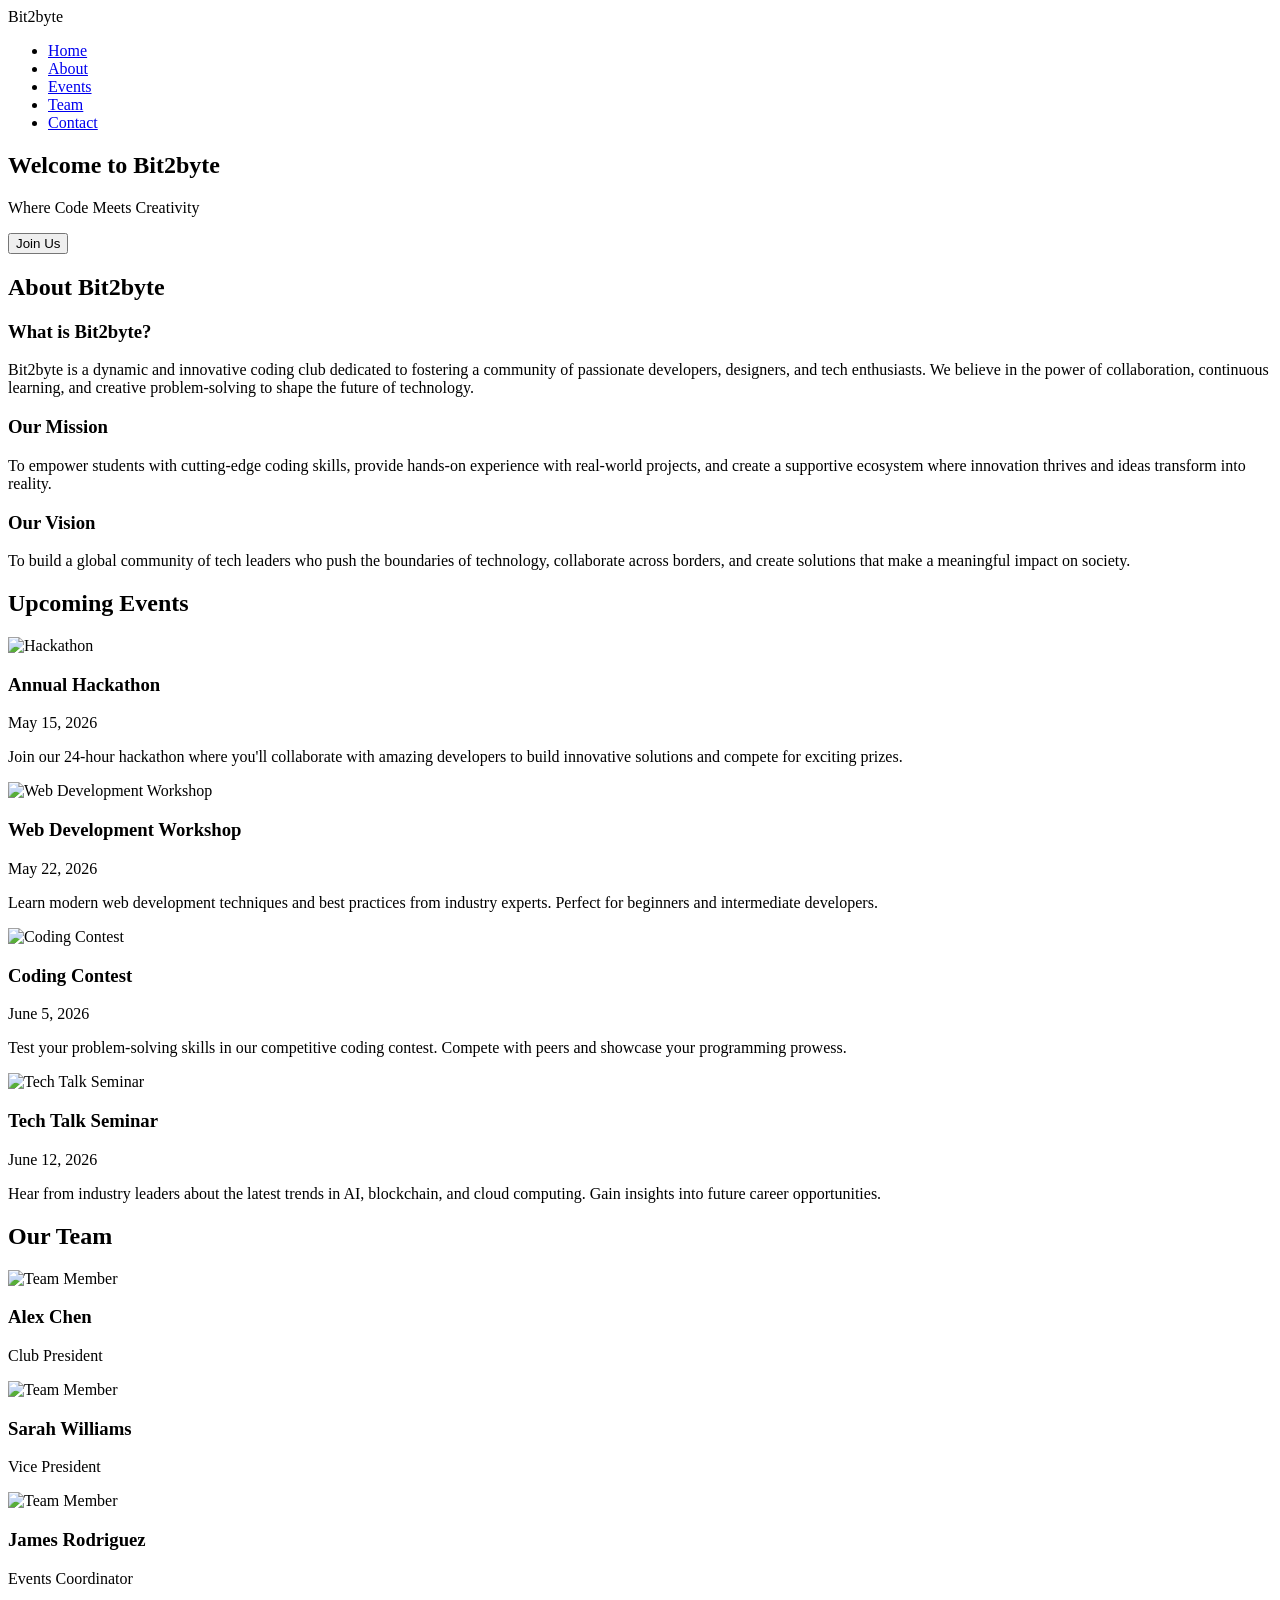
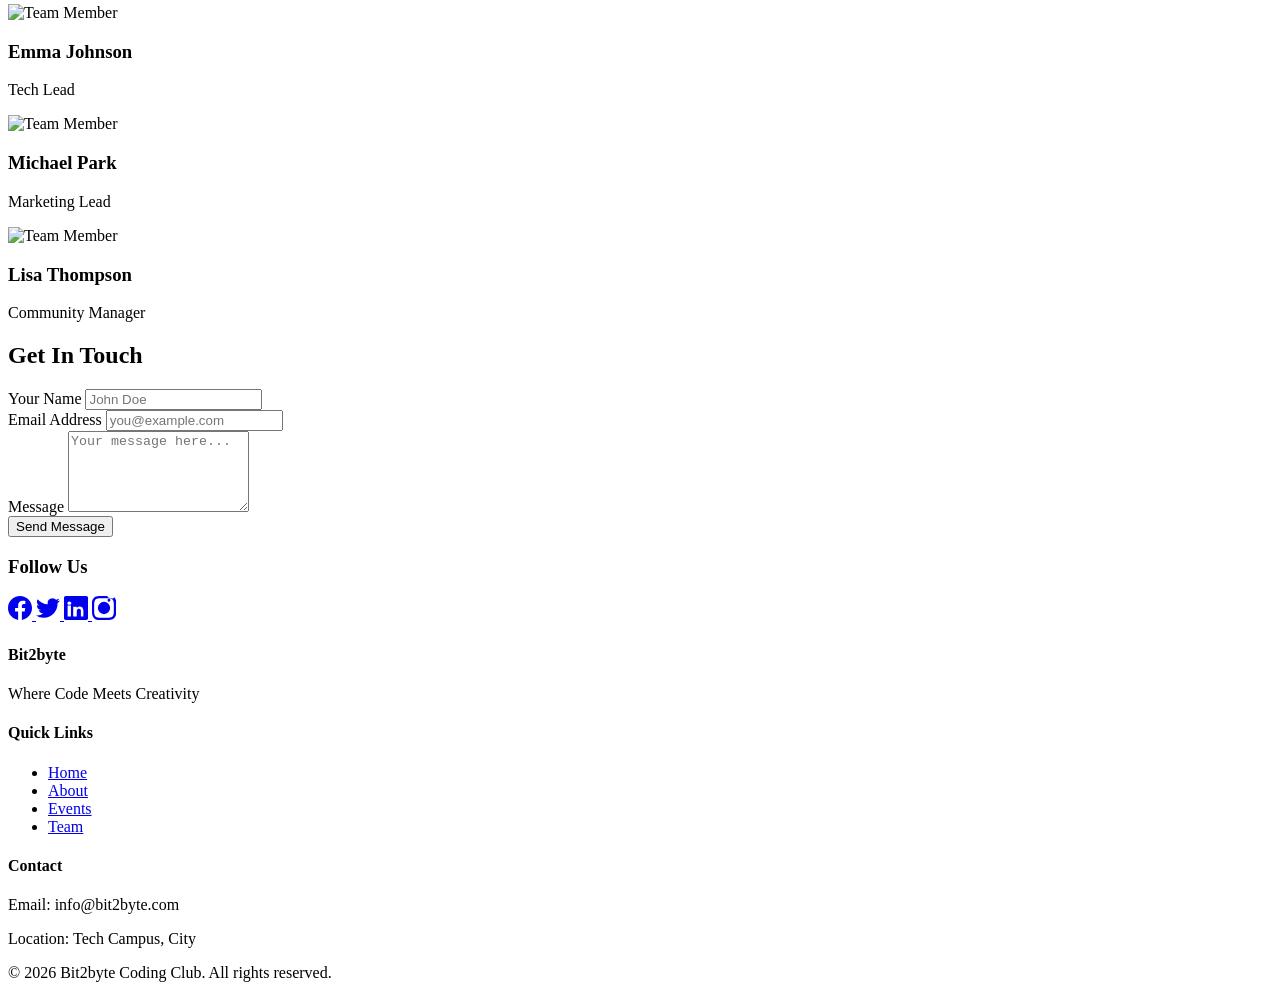
==== index.html @ 9dca2e0f "a little bit changes in the contents" ====
<!DOCTYPE html>
<html lang="en">
<head>
    <meta charset="UTF-8">
    <meta name="viewport" content="width=device-width, initial-scale=1.0">
    <title>Bit2byte - Coding Club</title>
    <link rel="preconnect" href="https://fonts.googleapis.com">
    <link rel="preconnect" href="https://fonts.gstatic.com" crossorigin>
    <link href="https://fonts.googleapis.com/css2?family=Poppins:wght@300;400;600;700;800&family=JetBrains+Mono:wght@400;600&display=swap" rel="stylesheet">
    <link rel="stylesheet" href="style.css">
</head>
<body>
    <!--  NAVBAR  -->
    <nav class="navbar">
        <div class="nav-container">
            <!-- Logo -->
            <div class="logo">
                <span class="logo-text">Bit2byte</span>
            </div>
            
            <!-- Navigation Menu -->
            <ul class="nav-menu">
                <li><a href="#home" class="nav-link">Home</a></li>
                <li><a href="#about" class="nav-link">About</a></li>
                <li><a href="#events" class="nav-link">Events</a></li>
                <li><a href="#team" class="nav-link">Team</a></li>
                <li><a href="#contact" class="nav-link">Contact</a></li>
            </ul>
        </div>
    </nav>

    <!--  HERO SECTION  -->
    <section id="home" class="hero">
        <div class="hero-content">
            <h1 class="hero-title">Welcome to Bit2byte</h1>
            <p class="hero-subtitle">Where Code Meets Creativity</p>
            <button class="cta-button">Join Us</button>
        </div>
        <div class="hero-glow"></div>
    </section>

    <!--  ABOUT SECTION  -->
    <section id="about" class="about">
        <div class="about-container">
            <h2 class="section-title">About Bit2byte</h2>
            <div class="about-content">
                <div class="about-text">
                    <h3>What is Bit2byte?</h3>
                    <p>
                        Bit2byte is a dynamic and innovative coding club dedicated to fostering a community of passionate developers, designers, and tech enthusiasts. We believe in the power of collaboration, continuous learning, and creative problem-solving to shape the future of technology.
                    </p>
                </div>
                <div class="about-text">
                    <h3>Our Mission</h3>
                    <p>
                        To empower students with cutting-edge coding skills, provide hands-on experience with real-world projects, and create a supportive ecosystem where innovation thrives and ideas transform into reality.
                    </p>
                </div>
                <div class="about-text">
                    <h3>Our Vision</h3>
                    <p>
                        To build a global community of tech leaders who push the boundaries of technology, collaborate across borders, and create solutions that make a meaningful impact on society.
                    </p>
                </div>
            </div>
        </div>
    </section>

    <!--  EVENTS SECTION  -->
    <section id="events" class="events">
        <div class="events-container">
            <h2 class="section-title">Upcoming Events</h2>
            <div class="events-grid">
                <!-- Event Card 1: Hackathon -->
                <div class="event-card">
                    <div class="event-image">
                        <img src="https://images.unsplash.com/photo-1517694712202-14dd9538aa97?w=400&h=300&fit=crop" alt="Hackathon">
                    </div>
                    <div class="event-info">
                        <h3>Annual Hackathon</h3>
                        <p class="event-date">May 15, 2026</p>
                        <p class="event-description">
                            Join our 24-hour hackathon where you'll collaborate with amazing developers to build innovative solutions and compete for exciting prizes.
                        </p>
                    </div>
                </div>

                <!-- Event Card 2: Workshop -->
                <div class="event-card">
                    <div class="event-image">
                        <img src="https://images.unsplash.com/photo-1552664730-d307ca884978?w=400&h=300&fit=crop" alt="Web Development Workshop">
                    </div>
                    <div class="event-info">
                        <h3>Web Development Workshop</h3>
                        <p class="event-date">May 22, 2026</p>
                        <p class="event-description">
                            Learn modern web development techniques and best practices from industry experts. Perfect for beginners and intermediate developers.
                        </p>
                    </div>
                </div>

                <!-- Event Card 3: Coding Contest -->
                <div class="event-card">
                    <div class="event-image">
                        <img src="https://images.unsplash.com/photo-1517694712999-b8d9e7bae9eb?w=400&h=300&fit=crop" alt="Coding Contest">
                    </div>
                    <div class="event-info">
                        <h3>Coding Contest</h3>
                        <p class="event-date">June 5, 2026</p>
                        <p class="event-description">
                            Test your problem-solving skills in our competitive coding contest. Compete with peers and showcase your programming prowess.
                        </p>
                    </div>
                </div>

                <!-- Event Card 4: Tech Talk Seminar -->
                <div class="event-card">
                    <div class="event-image">
                        <img src="https://images.unsplash.com/photo-1552664730-d307ca884978?w=400&h=300&fit=crop" alt="Tech Talk Seminar">
                    </div>
                    <div class="event-info">
                        <h3>Tech Talk Seminar</h3>
                        <p class="event-date">June 12, 2026</p>
                        <p class="event-description">
                            Hear from industry leaders about the latest trends in AI, blockchain, and cloud computing. Gain insights into future career opportunities.
                        </p>
                    </div>
                </div>
            </div>
        </div>
    </section>

    <!--  TEAM SECTION  -->
    <section id="team" class="team">
        <div class="team-container">
            <h2 class="section-title">Our Team</h2>
            <div class="team-grid">
                <!-- Team Member 1 -->
                <div class="team-card">
                    <div class="team-image">
                        <img src="https://images.unsplash.com/photo-1507003211169-0a1dd7228f2d?w=300&h=300&fit=crop" alt="Team Member">
                    </div>
                    <div class="team-info">
                        <h3>Alex Chen</h3>
                        <p class="role">Club President</p>
                    </div>
                </div>

                <!-- Team Member 2 -->
                <div class="team-card">
                    <div class="team-image">
                        <img src="https://images.unsplash.com/photo-1494790108377-be9c29b29330?w=300&h=300&fit=crop" alt="Team Member">
                    </div>
                    <div class="team-info">
                        <h3>Sarah Williams</h3>
                        <p class="role">Vice President</p>
                    </div>
                </div>

                <!-- Team Member 3 -->
                <div class="team-card">
                    <div class="team-image">
                        <img src="https://images.unsplash.com/photo-1507003211169-0a1dd7228f2d?w=300&h=300&fit=crop" alt="Team Member">
                    </div>
                    <div class="team-info">
                        <h3>James Rodriguez</h3>
                        <p class="role">Events Coordinator</p>
                    </div>
                </div>

                <!-- Team Member 4 -->
                <div class="team-card">
                    <div class="team-image">
                        <img src="https://images.unsplash.com/photo-1494790108377-be9c29b29330?w=300&h=300&fit=crop" alt="Team Member">
                    </div>
                    <div class="team-info">
                        <h3>Emma Johnson</h3>
                        <p class="role">Tech Lead</p>
                    </div>
                </div>

                <!-- Team Member 5 -->
                <div class="team-card">
                    <div class="team-image">
                        <img src="https://images.unsplash.com/photo-1507003211169-0a1dd7228f2d?w=300&h=300&fit=crop" alt="Team Member">
                    </div>
                    <div class="team-info">
                        <h3>Michael Park</h3>
                        <p class="role">Marketing Lead</p>
                    </div>
                </div>

                <!-- Team Member 6 -->
                <div class="team-card">
                    <div class="team-image">
                        <img src="https://images.unsplash.com/photo-1494790108377-be9c29b29330?w=300&h=300&fit=crop" alt="Team Member">
                    </div>
                    <div class="team-info">
                        <h3>Lisa Thompson</h3>
                        <p class="role">Community Manager</p>
                    </div>
                </div>
            </div>
        </div>
    </section>

    <!--  CONTACT SECTION  -->
    <section id="contact" class="contact">
        <div class="contact-container">
            <h2 class="section-title">Get In Touch</h2>
            <div class="contact-content">
                <!-- Contact Form -->
                <div class="contact-form-wrapper">
                    <form class="contact-form">
                        <div class="form-group">
                            <label for="name">Your Name</label>
                            <input type="text" id="name" name="name" placeholder="John Doe" required>
                        </div>

                        <div class="form-group">
                            <label for="email">Email Address</label>
                            <input type="email" id="email" name="email" placeholder="you@example.com" required>
                        </div>

                        <div class="form-group">
                            <label for="message">Message</label>
                            <textarea id="message" name="message" rows="5" placeholder="Your message here..." required></textarea>
                        </div>

                        <button type="submit" class="submit-button">Send Message</button>
                    </form>
                </div>

                <!-- Social Media Links -->
                <div class="social-wrapper">
                    <h3>Follow Us</h3>
                    <div class="social-links">
                        <a href="#" class="social-icon" aria-label="Facebook">
                            <svg viewBox="0 0 24 24" width="24" height="24" fill="currentColor">
                                <path d="M24 12.073c0-6.627-5.373-12-12-12s-12 5.373-12 12c0 5.99 4.388 10.954 10.125 11.854v-8.385H7.078v-3.47h3.047V9.43c0-3.007 1.792-4.669 4.533-4.669 1.312 0 2.686.235 2.686.235v2.953H15.83c-1.491 0-1.956.925-1.956 1.874v2.25h3.328l-.532 3.47h-2.796v8.385C19.612 23.027 24 18.062 24 12.073z"/>
                            </svg>
                        </a>
                        <a href="#" class="social-icon" aria-label="Twitter">
                            <svg viewBox="0 0 24 24" width="24" height="24" fill="currentColor">
                                <path d="M23.953 4.57a10 10 0 01-2.825.775 4.958 4.958 0 002.163-2.723c-.951.555-2.005.959-3.127 1.184a4.92 4.92 0 00-8.384 4.482C7.69 8.095 4.067 6.13 1.64 3.162a4.822 4.822 0 00-.666 2.475c0 1.71.87 3.213 2.188 4.096a4.904 4.904 0 01-2.228-.616v.06a4.923 4.923 0 003.946 4.827 4.996 4.996 0 01-2.212.085 4.936 4.936 0 004.604 3.417 9.867 9.867 0 01-6.102 2.105c-.39 0-.779-.023-1.17-.067a13.995 13.995 0 007.557 2.209c9.053 0 13.998-7.496 13.998-13.985 0-.21 0-.42-.015-.63A9.935 9.935 0 0024 4.59z"/>
                            </svg>
                        </a>
                        <a href="#" class="social-icon" aria-label="LinkedIn">
                            <svg viewBox="0 0 24 24" width="24" height="24" fill="currentColor">
                                <path d="M20.447 20.452h-3.554v-5.569c0-1.328-.475-2.236-1.986-2.236-1.081 0-1.722.722-2.004 1.418-.103.249-.129.597-.129.946v5.441h-3.554s.05-8.833 0-9.749h3.554v1.381c.43-.664 1.195-1.608 2.905-1.608 2.121 0 3.714 1.388 3.714 4.371v5.605zM5.337 8.855c-1.144 0-1.915-.759-1.915-1.71 0-.955.77-1.71 1.963-1.71 1.193 0 1.915.759 1.915 1.71 0 .951-.722 1.71-1.963 1.71zm1.582 11.597H3.635V9.558h3.284v10.894zM22.225 0H1.771C.792 0 0 .774 0 1.729v20.542C0 23.227.792 24 1.771 24h20.451C23.2 24 24 23.227 24 22.271V1.729C24 .774 23.2 0 22.222 0h.003z"/>
                            </svg>
                        </a>
                        <a href="#" class="social-icon" aria-label="Instagram">
                            <svg viewBox="0 0 24 24" width="24" height="24" fill="currentColor">
                                <path d="M12 0C8.74 0 8.333.015 7.053.072 5.775.132 4.905.333 4.117.6c-.89.344-1.623.775-2.344 1.497C1.16 2.94.73 3.75.4 4.117.133 4.905-.067 5.755 0 7.053.015 8.333 0 8.74 0 12s.015 3.667.072 4.947c.06 1.277.261 2.148.531 2.913.331.842.671 1.612 1.48 2.42.808.809 1.578 1.151 2.42 1.491.766.272 1.636.472 2.913.538C8.333 23.988 8.74 24 12 24s3.667-.015 4.947-.072c1.277-.066 2.148-.262 2.913-.531.842-.331 1.612-.671 2.42-1.48.809-.809 1.151-1.578 1.491-2.42.272-.766.472-1.636.538-2.913.06-1.28.072-1.687.072-4.947s-.015-3.667-.072-4.947c-.066-1.277-.262-2.148-.531-2.913-.331-.842-.671-1.612-1.48-2.42C21.06 2.96 20.29 2.61 19.476 2.28c-.766-.272-1.636-.472-2.913-.538C15.667.048 15.26 0 12 0zm0 2.16c3.203 0 3.585.009 4.849.070 1.171.054 1.805.244 2.227.408.562.217.96.477 1.382.896.419.42.679.819.896 1.381.164.422.354 1.057.408 2.227.061 1.264.07 1.646.07 4.849 0 3.203-.009 3.585-.07 4.849-.054 1.171-.244 1.805-.408 2.227-.217.562-.477.96-.896 1.382-.42.419-.819.679-1.381.896-.422.164-1.057.354-2.227.408-1.264.061-1.646.07-4.849.07-3.203 0-3.585-.009-4.849-.07-1.171-.054-1.805-.244-2.227-.408-.562-.217-.96-.477-1.382-.896-.419-.42-.679-.819-.896-1.381-.164-.422-.354-1.057-.408-2.227-.061-1.264-.07-1.646-.07-4.849 0-3.203.009-3.585.07-4.849.054-1.171.244-1.805.408-2.227.217-.562.477-.96.896-1.382.42-.419.819-.679 1.381-.896.422-.164 1.057-.354 2.227-.408 1.264-.061 1.646-.07 4.849-.07zM5.838 12a6.162 6.162 0 1112.324 0 6.162 6.162 0 01-12.324 0zM12 16a4 4 0 110-8 4 4 0 010 8zm4.965-10.322a1.44 1.44 0 110-2.88 1.44 1.44 0 010 2.88z"/>
                            </svg>
                        </a>
                    </div>
                </div>
            </div>
        </div>
    </section>

    <!--  FOOTER  -->
    <footer class="footer">
        <div class="footer-container">
            <div class="footer-content">
                <div class="footer-section">
                    <h4>Bit2byte</h4>
                    <p>Where Code Meets Creativity</p>
                </div>
                <div class="footer-section">
                    <h4>Quick Links</h4>
                    <ul>
                        <li><a href="#home">Home</a></li>
                        <li><a href="#about">About</a></li>
                        <li><a href="#events">Events</a></li>
                        <li><a href="#team">Team</a></li>
                    </ul>
                </div>
                <div class="footer-section">
                    <h4>Contact</h4>
                    <p>Email: info@bit2byte.com</p>
                    <p>Location: Tech Campus, City</p>
                </div>
            </div>
            <div class="footer-bottom">
                <p>&copy; 2026 Bit2byte Coding Club. All rights reserved.</p>
            </div>
        </div>
    </footer>
</body>
</html>
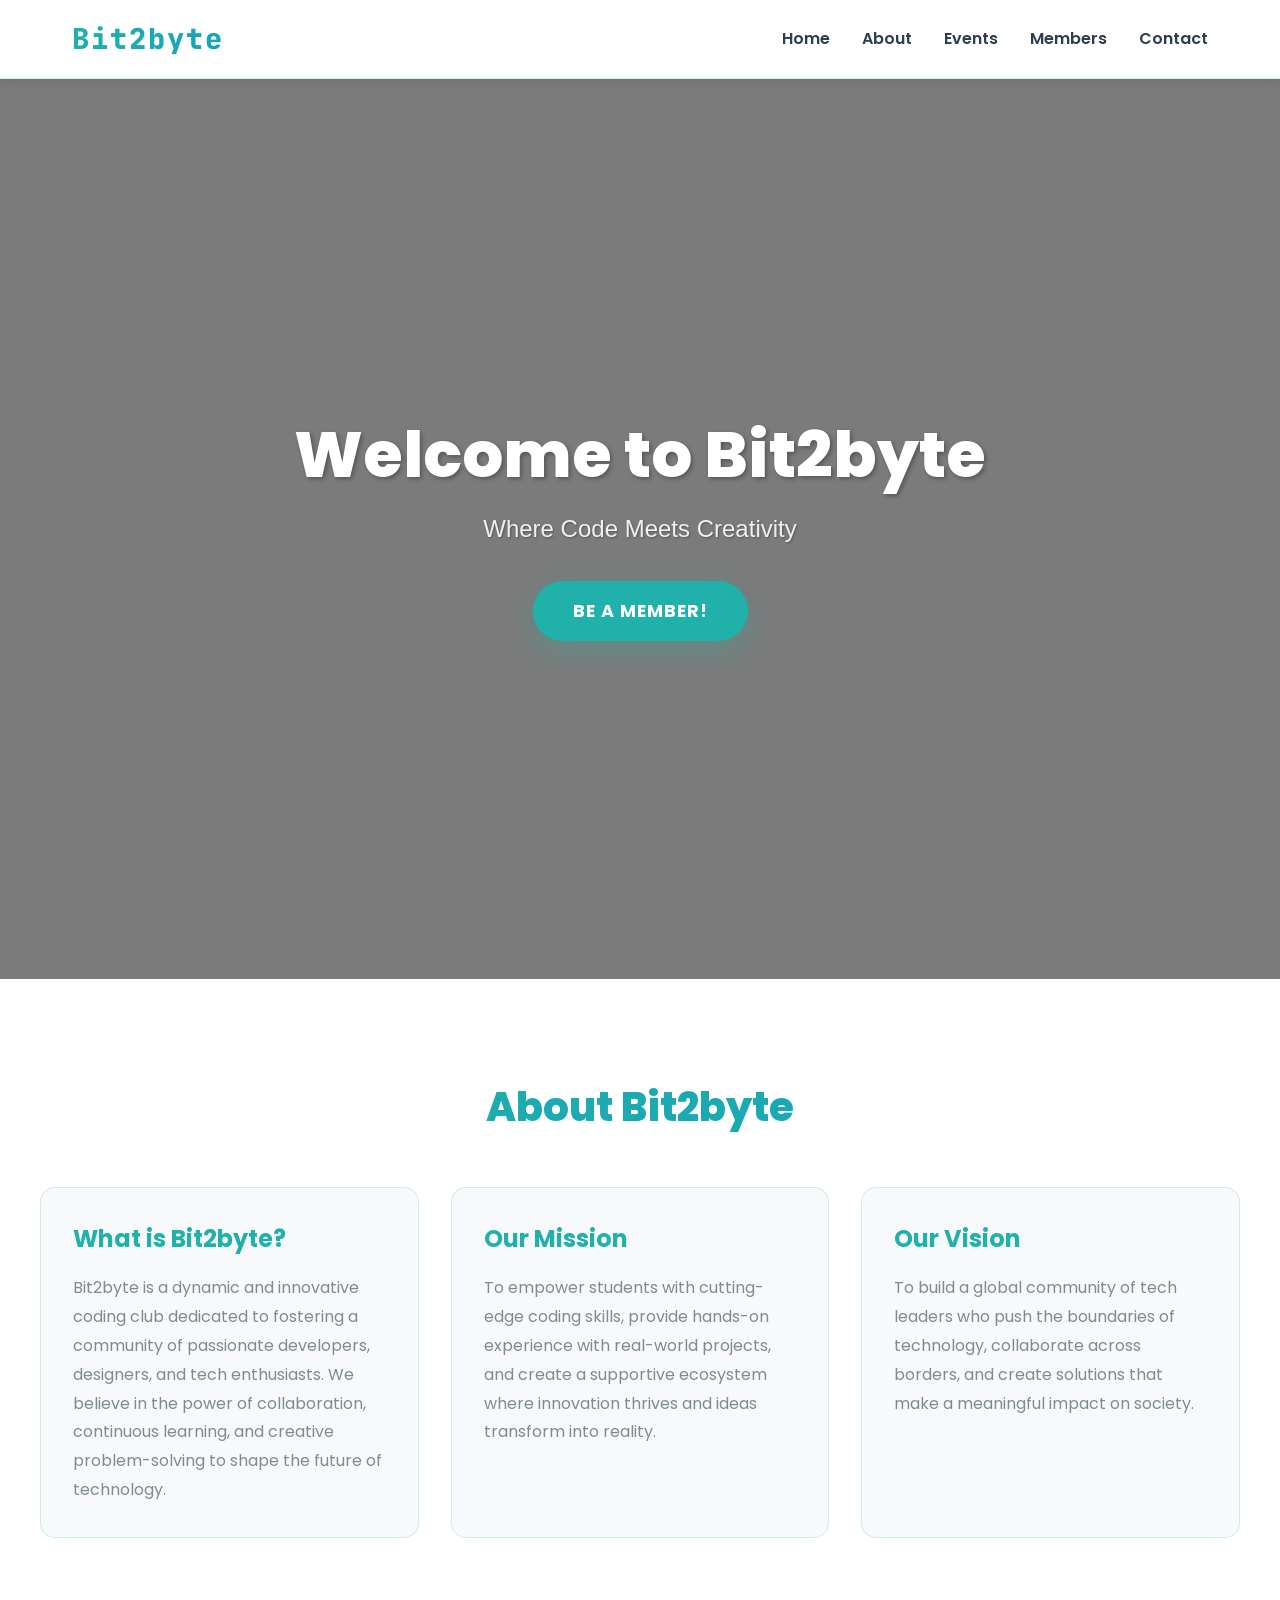
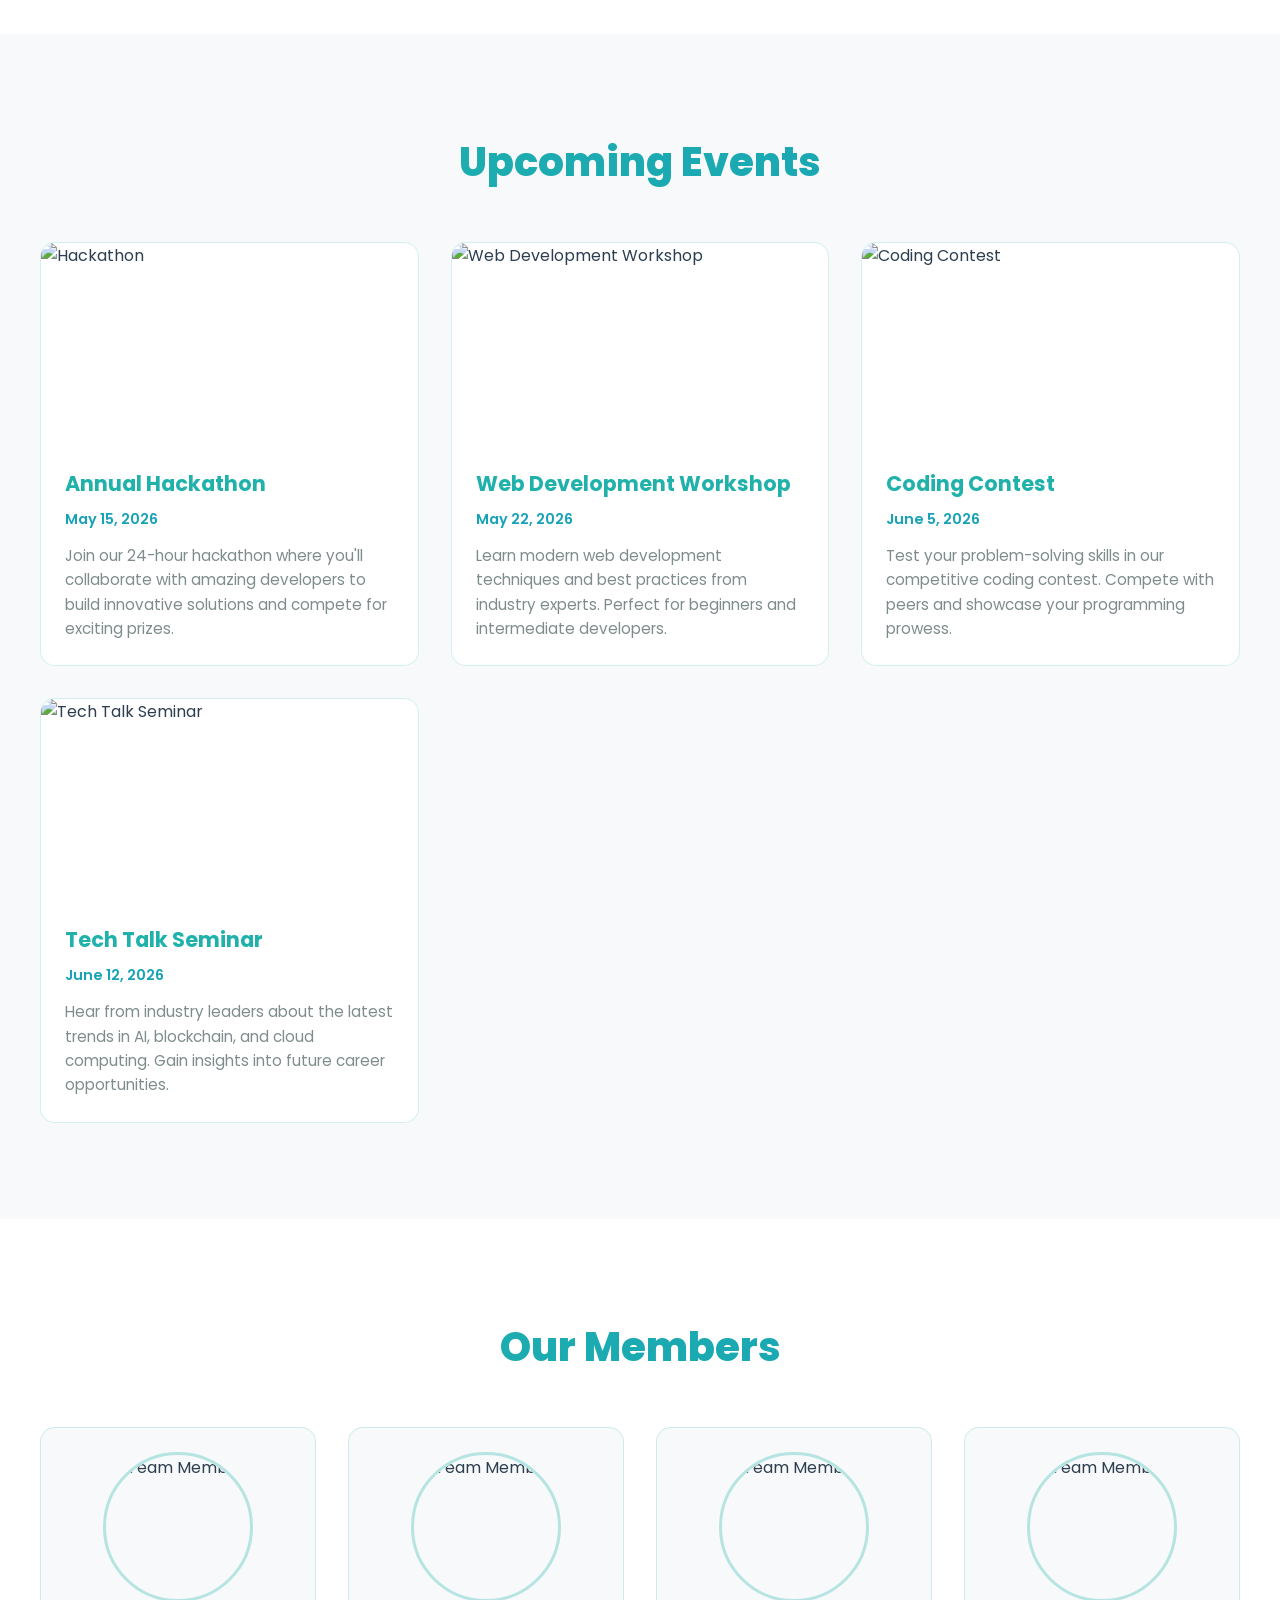
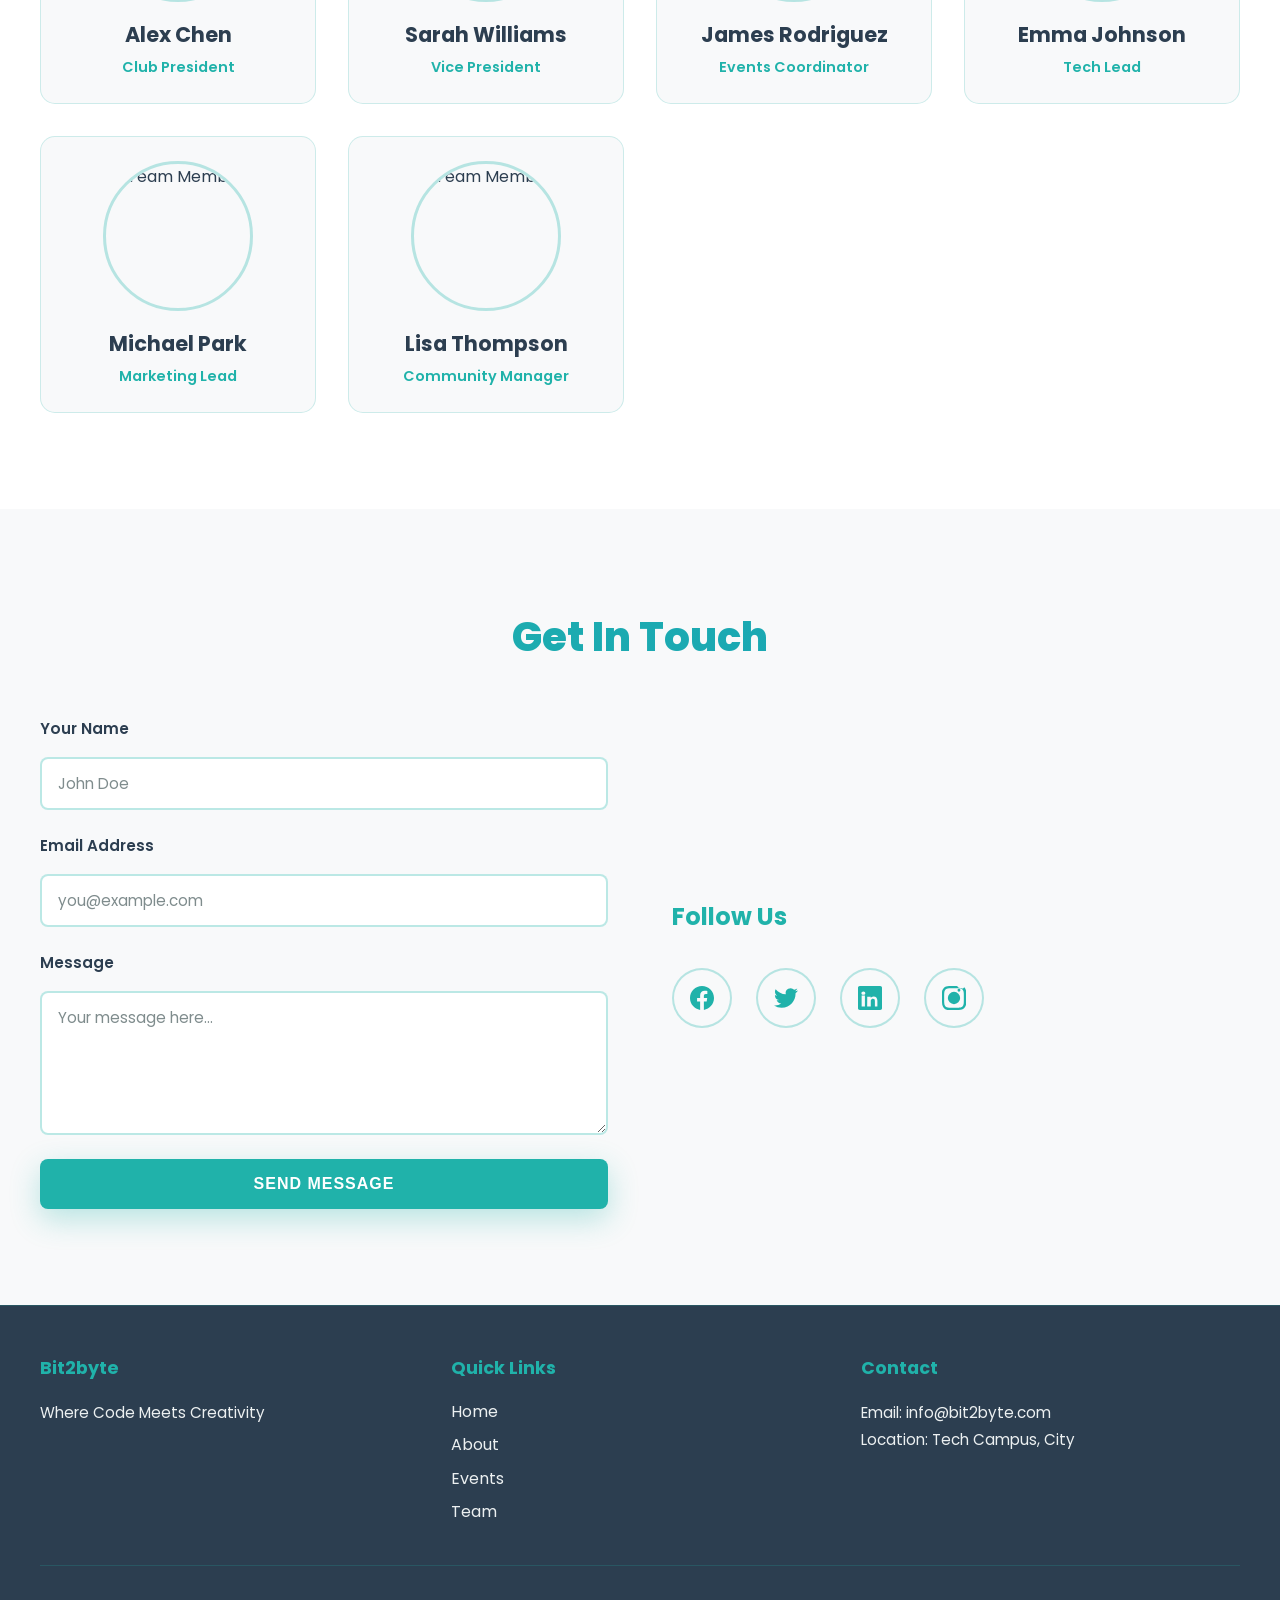
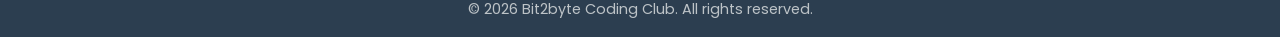
==== commit 11380ac9: "I made a form of members" ====
--- a/index.html
+++ b/index.html
@@ -23,7 +23,7 @@
                 <li><a href="#home" class="nav-link">Home</a></li>
                 <li><a href="#about" class="nav-link">About</a></li>
                 <li><a href="#events" class="nav-link">Events</a></li>
-                <li><a href="#team" class="nav-link">Team</a></li>
+                <li><a href="#team" class="nav-link">Members</a></li>
                 <li><a href="#contact" class="nav-link">Contact</a></li>
             </ul>
         </div>
@@ -34,7 +34,7 @@
         <div class="hero-content">
             <h1 class="hero-title">Welcome to Bit2byte</h1>
             <p class="hero-subtitle">Where Code Meets Creativity</p>
-            <button class="cta-button">Join Us</button>
+            <a href="member-form.html" class="cta-button">Be a member!</a>
         </div>
         <div class="hero-glow"></div>
     </section>
@@ -133,7 +133,7 @@
     <!--  TEAM SECTION  -->
     <section id="team" class="team">
         <div class="team-container">
-            <h2 class="section-title">Our Team</h2>
+            <h2 class="section-title">Our Members</h2>
             <div class="team-grid">
                 <!-- Team Member 1 -->
                 <div class="team-card">
--- a/style.css
+++ b/style.css
@@ -0,0 +1,1113 @@
+/* ============================================================
+   GLOBAL STYLES & VARIABLES
+   ============================================================ */
+
+* {
+    margin: 0;
+    padding: 0;
+    box-sizing: border-box;
+}
+
+:root {
+    /* Color Palette */
+    --primary-color: #20b2aa;      /* Teal */
+    --secondary-color: #17a2b8;    /* Teal Secondary */
+    --accent-color: #20b2aa;       /* Teal */
+    --dark-bg: #ffffff;            /* White */
+    --darker-bg: #f8f9fa;          /* Light Gray */
+    --text-light: #2c3e50;         /* Dark Text */
+    --text-lighter: #7f8c8d;       /* Medium Gray Text */
+    
+    /* Transitions */
+    --transition: all 0.3s ease;
+    --transition-smooth: all 0.5s cubic-bezier(0.25, 0.46, 0.45, 0.94);
+}
+
+html {
+    scroll-behavior: smooth;
+}
+
+body {
+    font-family: 'Poppins', sans-serif;
+    background: #ffffff;
+    color: var(--text-light);
+    line-height: 1.6;
+    overflow-x: hidden;
+}
+
+/* ============================================================
+   TYPOGRAPHY & UTILITIES
+   ============================================================ */
+
+.section-title {
+    font-size: 2.5rem;
+    font-weight: 800;
+    text-align: center;
+    margin-bottom: 3rem;
+    background: linear-gradient(135deg, var(--primary-color) 0%, var(--secondary-color) 100%);
+    -webkit-background-clip: text;
+    -webkit-text-fill-color: transparent;
+    background-clip: text;
+    animation: fadeInDown 0.8s ease-out;
+}
+
+/* ============================================================
+   NAVBAR STYLING
+   ============================================================ */
+
+.navbar {
+    background: rgba(255, 255, 255, 0.98);
+    backdrop-filter: blur(10px);
+    border-bottom: 1px solid rgba(32, 178, 170, 0.2);
+    position: sticky;
+    top: 0;
+    z-index: 1000;
+    box-shadow: 0 2px 10px rgba(0, 0, 0, 0.1);
+}
+
+.nav-container {
+    max-width: 1200px;
+    margin: 0 auto;
+    padding: 1rem 2rem;
+    display: flex;
+    justify-content: space-between;
+    align-items: center;
+}
+
+.logo {
+    display: flex;
+    align-items: center;
+    gap: 0.5rem;
+}
+
+.logo-text {
+    font-size: 1.8rem;
+    font-weight: 800;
+    background: linear-gradient(135deg, var(--primary-color), var(--secondary-color));
+    -webkit-background-clip: text;
+    -webkit-text-fill-color: transparent;
+    background-clip: text;
+    font-family: 'JetBrains Mono', monospace;
+    letter-spacing: 2px;
+    transition: var(--transition);
+}
+
+.logo-text:hover {
+    transform: scale(1.05);
+    filter: drop-shadow(0 0 10px var(--primary-color));
+}
+
+.nav-menu {
+    display: flex;
+    list-style: none;
+    gap: 2rem;
+}
+
+.nav-link {
+    color: var(--text-light);
+    text-decoration: none;
+    font-weight: 600;
+    transition: var(--transition);
+    position: relative;
+    padding-bottom: 0.5rem;
+}
+
+.nav-link::after {
+    content: '';
+    position: absolute;
+    bottom: 0;
+    left: 0;
+    width: 0;
+    height: 2px;
+    background: var(--primary-color);
+    transition: width 0.3s ease;
+}
+
+.nav-link:hover {
+    color: var(--primary-color);
+}
+
+.nav-link:hover::after {
+    width: 100%;
+}
+
+/* Mobile Navbar */
+@media (max-width: 768px) {
+    .nav-menu {
+        flex-direction: column;
+        gap: 1rem;
+    }
+    
+    .nav-container {
+        flex-direction: column;
+        gap: 1rem;
+    }
+}
+
+/* ============================================================
+   HERO SECTION
+   ============================================================ */
+
+.hero {
+    min-height: 100vh;
+    display: flex;
+    align-items: center;
+    justify-content: center;
+    background: linear-gradient(rgba(0, 0, 0, 0.4), rgba(0, 0, 0, 0.4)), url('https://images.unsplash.com/photo-1517694712202-14dd9538aa97?w=1200&h=600&fit=crop');
+    background-size: cover;
+    background-position: center;
+    position: relative;
+    overflow: hidden;
+    padding: 2rem;
+}
+
+.hero::before {
+    content: '';
+    position: absolute;
+    top: 0;
+    left: 0;
+    right: 0;
+    bottom: 0;
+    background: rgba(0, 0, 0, 0.2);
+    z-index: 1;
+}
+
+.hero::after {
+    display: none;
+}
+
+.hero-glow {
+    display: none;
+}
+
+.hero-content {
+    position: relative;
+    z-index: 10;
+    text-align: center;
+    max-width: 800px;
+}
+
+.hero-title {
+    font-size: 4rem;
+    font-weight: 800;
+    margin-bottom: 1rem;
+    color: #ffffff;
+    animation: slideInUp 0.8s ease-out;
+    line-height: 1.2;
+    text-shadow: 2px 2px 4px rgba(0, 0, 0, 0.3);
+}
+
+.hero-subtitle {
+    font-size: 1.5rem;
+    color: #f0f0f0;
+    margin-bottom: 2rem;
+    animation: slideInUp 0.8s ease-out 0.2s both;
+    font-weight: 300;
+    text-shadow: 1px 1px 2px rgba(0, 0, 0, 0.3);
+}
+
+.cta-button {
+    display: inline-block;
+    padding: 1rem 2.5rem;
+    font-size: 1.1rem;
+    font-weight: 700;
+    border: none;
+    border-radius: 50px;
+    background: var(--primary-color);
+    color: #ffffff;
+    cursor: pointer;
+    transition: var(--transition-smooth);
+    box-shadow: 0 10px 30px rgba(32, 178, 170, 0.3);
+    animation: slideInUp 0.8s ease-out 0.4s both;
+    text-transform: uppercase;
+    letter-spacing: 1px;
+    text-decoration: none;
+}
+
+.cta-button:hover {
+    transform: translateY(-3px);
+    box-shadow: 0 15px 40px rgba(32, 178, 170, 0.5);
+}
+
+.cta-button:active {
+    transform: translateY(-1px);
+}
+
+/* Mobile Hero */
+@media (max-width: 768px) {
+    .hero-title {
+        font-size: 2.5rem;
+    }
+    
+    .hero-subtitle {
+        font-size: 1.2rem;
+    }
+    
+    .cta-button {
+        padding: 0.8rem 2rem;
+        font-size: 1rem;
+    }
+}
+
+/* ============================================================
+   ABOUT SECTION
+   ============================================================ */
+
+.about {
+    padding: 6rem 2rem;
+    background: #ffffff;
+    position: relative;
+}
+
+.about-container {
+    max-width: 1200px;
+    margin: 0 auto;
+}
+
+.about-content {
+    display: grid;
+    grid-template-columns: repeat(auto-fit, minmax(300px, 1fr));
+    gap: 2rem;
+    margin-top: 3rem;
+}
+
+.about-text {
+    padding: 2rem;
+    background: #f8f9fa;
+    border: 1px solid rgba(32, 178, 170, 0.2);
+    border-radius: 15px;
+    transition: var(--transition);
+    backdrop-filter: blur(10px);
+    animation: fadeInUp 0.8s ease-out;
+}
+
+.about-text:hover {
+    background: #ffffff;
+    border-color: rgba(32, 178, 170, 0.4);
+    transform: translateY(-5px);
+    box-shadow: 0 10px 30px rgba(32, 178, 170, 0.1);
+}
+
+.about-text h3 {
+    font-size: 1.5rem;
+    margin-bottom: 1rem;
+    color: var(--primary-color);
+}
+
+.about-text p {
+    color: var(--text-lighter);
+    line-height: 1.8;
+}
+
+/* ============================================================
+   EVENTS SECTION
+   ============================================================ */
+
+.events {
+    padding: 6rem 2rem;
+    background: #f8f9fa;
+    position: relative;
+}
+
+.events-container {
+    max-width: 1200px;
+    margin: 0 auto;
+}
+
+.events-grid {
+    display: grid;
+    grid-template-columns: repeat(auto-fit, minmax(280px, 1fr));
+    gap: 2rem;
+}
+
+.event-card {
+    background: #ffffff;
+    border: 1px solid rgba(32, 178, 170, 0.2);
+    border-radius: 15px;
+    overflow: hidden;
+    transition: var(--transition);
+    backdrop-filter: blur(10px);
+    animation: fadeInUp 0.8s ease-out;
+}
+
+.event-card:hover {
+    transform: translateY(-10px);
+    border-color: rgba(32, 178, 170, 0.5);
+    box-shadow: 0 15px 40px rgba(32, 178, 170, 0.15);
+}
+
+.event-image {
+    width: 100%;
+    height: 200px;
+    overflow: hidden;
+    position: relative;
+}
+
+.event-image img {
+    width: 100%;
+    height: 100%;
+    object-fit: cover;
+    transition: var(--transition);
+}
+
+.event-card:hover .event-image img {
+    transform: scale(1.1);
+}
+
+.event-info {
+    padding: 1.5rem;
+}
+
+.event-info h3 {
+    font-size: 1.3rem;
+    margin-bottom: 0.5rem;
+    color: var(--primary-color);
+}
+
+.event-date {
+    font-size: 0.9rem;
+    color: var(--secondary-color);
+    font-weight: 600;
+    margin-bottom: 0.8rem;
+}
+
+.event-description {
+    color: var(--text-lighter);
+    line-height: 1.6;
+    font-size: 0.95rem;
+}
+
+/* ============================================================
+   TEAM SECTION
+   ============================================================ */
+
+.team {
+    padding: 6rem 2rem;
+    background: #ffffff;
+    position: relative;
+}
+
+.team-container {
+    max-width: 1200px;
+    margin: 0 auto;
+}
+
+.team-grid {
+    display: grid;
+    grid-template-columns: repeat(auto-fit, minmax(250px, 1fr));
+    gap: 2rem;
+}
+
+.team-card {
+    text-align: center;
+    background: #f8f9fa;
+    border: 1px solid rgba(32, 178, 170, 0.2);
+    border-radius: 15px;
+    padding: 1.5rem;
+    transition: var(--transition);
+    backdrop-filter: blur(10px);
+    animation: fadeInUp 0.8s ease-out;
+}
+
+.team-card:hover {
+    background: #ffffff;
+    border-color: rgba(32, 178, 170, 0.5);
+    transform: translateY(-8px);
+    box-shadow: 0 12px 35px rgba(32, 178, 170, 0.15);
+}
+
+.team-image {
+    width: 150px;
+    height: 150px;
+    border-radius: 50%;
+    margin: 0 auto 1rem;
+    overflow: hidden;
+    border: 3px solid rgba(32, 178, 170, 0.3);
+    transition: var(--transition);
+}
+
+.team-card:hover .team-image {
+    border-color: var(--primary-color);
+    box-shadow: 0 0 20px rgba(32, 178, 170, 0.4);
+}
+
+.team-image img {
+    width: 100%;
+    height: 100%;
+    object-fit: cover;
+    transition: var(--transition);
+}
+
+.team-card:hover .team-image img {
+    transform: scale(1.1);
+}
+
+.team-info h3 {
+    font-size: 1.3rem;
+    color: var(--text-light);
+    margin-bottom: 0.3rem;
+}
+
+.role {
+    color: var(--primary-color);
+    font-weight: 600;
+    font-size: 0.9rem;
+}
+
+/* ============================================================
+   CONTACT SECTION
+   ============================================================ */
+
+.contact {
+    padding: 6rem 2rem;
+    background: #f8f9fa;
+    position: relative;
+}
+
+.contact-container {
+    max-width: 1200px;
+    margin: 0 auto;
+}
+
+.contact-content {
+    display: grid;
+    grid-template-columns: 1fr 1fr;
+    gap: 4rem;
+    margin-top: 3rem;
+}
+
+/* Contact Form Styling */
+.contact-form-wrapper {
+    animation: fadeInLeft 0.8s ease-out;
+}
+
+.contact-form {
+    display: flex;
+    flex-direction: column;
+    gap: 1.5rem;
+}
+
+.form-group {
+    display: flex;
+    flex-direction: column;
+}
+
+.form-group label {
+    margin-bottom: 0.5rem;
+    font-weight: 600;
+    color: var(--primary-color);
+    font-size: 0.95rem;
+}
+
+.form-group input,
+.form-group textarea {
+    padding: 0.8rem 1rem;
+    background: #ffffff;
+    border: 2px solid rgba(32, 178, 170, 0.3);
+    border-radius: 8px;
+    color: var(--text-light);
+    font-family: 'Poppins', sans-serif;
+    transition: var(--transition);
+    font-size: 1rem;
+}
+
+.form-group input::placeholder,
+.form-group textarea::placeholder {
+    color: var(--text-lighter);
+}
+
+.form-group input:focus,
+.form-group textarea:focus {
+    outline: none;
+    background: #ffffff;
+    border-color: var(--primary-color);
+    box-shadow: 0 0 15px rgba(32, 178, 170, 0.2);
+}
+
+.submit-button {
+    padding: 1rem 2rem;
+    background: var(--primary-color);
+    color: #ffffff;
+    border: none;
+    border-radius: 8px;
+    font-weight: 700;
+    font-size: 1rem;
+    cursor: pointer;
+    transition: var(--transition-smooth);
+    text-transform: uppercase;
+    letter-spacing: 1px;
+    box-shadow: 0 10px 30px rgba(32, 178, 170, 0.3);
+}
+
+.submit-button:hover {
+    transform: translateY(-3px);
+    box-shadow: 0 15px 40px rgba(32, 178, 170, 0.5);
+}
+
+.submit-button:active {
+    transform: translateY(-1px);
+}
+
+/* Social Links */
+.social-wrapper {
+    animation: fadeInRight 0.8s ease-out;
+    display: flex;
+    flex-direction: column;
+    justify-content: center;
+}
+
+.social-wrapper h3 {
+    font-size: 1.5rem;
+    margin-bottom: 2rem;
+    color: var(--primary-color);
+}
+
+.social-links {
+    display: flex;
+    gap: 1.5rem;
+    flex-wrap: wrap;
+}
+
+.social-icon {
+    width: 60px;
+    height: 60px;
+    border-radius: 50%;
+    background: #f8f9fa;
+    border: 2px solid rgba(32, 178, 170, 0.3);
+    display: flex;
+    align-items: center;
+    justify-content: center;
+    color: var(--primary-color);
+    text-decoration: none;
+    transition: var(--transition);
+}
+
+.social-icon:hover {
+    background: #ffffff;
+    border-color: var(--primary-color);
+    transform: translateY(-5px);
+    box-shadow: 0 10px 25px rgba(32, 178, 170, 0.3);
+}
+
+/* Mobile Contact Section */
+@media (max-width: 768px) {
+    .contact-content {
+        grid-template-columns: 1fr;
+        gap: 2rem;
+    }
+    
+    .social-wrapper {
+        justify-content: flex-start;
+    }
+}
+
+/* ============================================================
+   FOOTER
+   ============================================================ */
+
+.footer {
+    background: #2c3e50;
+    border-top: 1px solid rgba(32, 178, 170, 0.2);
+    padding: 3rem 2rem 1rem;
+}
+
+.footer-container {
+    max-width: 1200px;
+    margin: 0 auto;
+}
+
+.footer-content {
+    display: grid;
+    grid-template-columns: repeat(auto-fit, minmax(250px, 1fr));
+    gap: 2rem;
+    margin-bottom: 2rem;
+}
+
+.footer-section h4 {
+    color: var(--primary-color);
+    margin-bottom: 1rem;
+    font-size: 1.1rem;
+}
+
+.footer-section p {
+    color: #ecf0f1;
+    line-height: 1.8;
+    font-size: 0.95rem;
+}
+
+.footer-section ul {
+    list-style: none;
+}
+
+.footer-section ul li {
+    margin-bottom: 0.5rem;
+}
+
+.footer-section ul li a {
+    color: #ecf0f1;
+    text-decoration: none;
+    transition: var(--transition);
+}
+
+.footer-section ul li a:hover {
+    color: var(--primary-color);
+}
+
+.footer-bottom {
+    text-align: center;
+    padding-top: 2rem;
+    border-top: 1px solid rgba(32, 178, 170, 0.2);
+    color: #bdc3c7;
+    font-size: 0.9rem;
+}
+
+/* ============================================================
+   ANIMATIONS
+   ============================================================ */
+
+@keyframes float {
+    0%, 100% {
+        transform: translateY(0px);
+    }
+    50% {
+        transform: translateY(20px);
+    }
+}
+
+@keyframes pulse {
+    0%, 100% {
+        transform: translate(-50%, -50%) scale(1);
+        opacity: 0.5;
+    }
+    50% {
+        transform: translate(-50%, -50%) scale(1.2);
+        opacity: 0.8;
+    }
+}
+
+@keyframes slideInUp {
+    from {
+        opacity: 0;
+        transform: translateY(30px);
+    }
+    to {
+        opacity: 1;
+        transform: translateY(0);
+    }
+}
+
+@keyframes fadeInDown {
+    from {
+        opacity: 0;
+        transform: translateY(-20px);
+    }
+    to {
+        opacity: 1;
+        transform: translateY(0);
+    }
+}
+
+@keyframes fadeInUp {
+    from {
+        opacity: 0;
+        transform: translateY(20px);
+    }
+    to {
+        opacity: 1;
+        transform: translateY(0);
+    }
+}
+
+@keyframes fadeInLeft {
+    from {
+        opacity: 0;
+        transform: translateX(-30px);
+    }
+    to {
+        opacity: 1;
+        transform: translateX(0);
+    }
+}
+
+@keyframes fadeInRight {
+    from {
+        opacity: 0;
+        transform: translateX(30px);
+    }
+    to {
+        opacity: 1;
+        transform: translateX(0);
+    }
+}
+
+/* ============================================================
+   RESPONSIVE DESIGN - TABLET
+   ============================================================ */
+
+@media (max-width: 768px) {
+    .section-title {
+        font-size: 2rem;
+        margin-bottom: 2rem;
+    }
+    
+    .events-grid,
+    .team-grid,
+    .about-content {
+        grid-template-columns: 1fr;
+        gap: 1.5rem;
+    }
+    
+    .footer-content {
+        grid-template-columns: 1fr;
+        gap: 1.5rem;
+        text-align: center;
+    }
+}
+
+/* ============================================================
+   RESPONSIVE DESIGN - MOBILE
+   ============================================================ */
+
+@media (max-width: 480px) {
+    .hero {
+        min-height: 80vh;
+        padding: 1rem;
+    }
+    
+    .hero-title {
+        font-size: 1.8rem;
+    }
+    
+    .hero-subtitle {
+        font-size: 1rem;
+    }
+    
+    .cta-button {
+        padding: 0.7rem 1.8rem;
+        font-size: 0.9rem;
+    }
+    
+    .section-title {
+        font-size: 1.5rem;
+        margin-bottom: 1.5rem;
+    }
+    
+    .about,
+    .events,
+    .team,
+    .contact {
+        padding: 3rem 1rem;
+    }
+    
+    .contact-content {
+        gap: 2rem;
+    }
+    
+    .social-links {
+        justify-content: center;
+    }
+    
+    .nav-menu {
+        gap: 1rem;
+        font-size: 0.9rem;
+    }
+    
+    .logo-text {
+        font-size: 1.5rem;
+    }
+}
+
+/* ============================================================
+   MEMBERSHIP FORM SECTION
+   ============================================================ */
+
+.membership-section {
+    min-height: calc(100vh - 100px);
+    background: linear-gradient(135deg, #f8f9fa 0%, #ffffff 100%);
+    padding: 4rem 2rem;
+    display: flex;
+    align-items: center;
+    justify-content: center;
+}
+
+.membership-container {
+    max-width: 700px;
+    width: 100%;
+    animation: fadeInUp 0.8s ease-out;
+}
+
+.membership-title {
+    font-size: 2.5rem;
+    font-weight: 800;
+    text-align: center;
+    margin-bottom: 0.5rem;
+    background: linear-gradient(135deg, var(--primary-color) 0%, var(--secondary-color) 100%);
+    -webkit-background-clip: text;
+    -webkit-text-fill-color: transparent;
+    background-clip: text;
+}
+
+.membership-subtitle {
+    text-align: center;
+    font-size: 1.1rem;
+    color: var(--text-lighter);
+    margin-bottom: 2.5rem;
+}
+
+.membership-form-wrapper {
+    background: #ffffff;
+    border-radius: 12px;
+    padding: 3rem;
+    box-shadow: 0 10px 40px rgba(32, 178, 170, 0.1);
+    border: 1px solid rgba(32, 178, 170, 0.1);
+}
+
+.membership-form {
+    display: flex;
+    flex-direction: column;
+    gap: 1.5rem;
+}
+
+.form-row {
+    display: grid;
+    grid-template-columns: 1fr 1fr;
+    gap: 1.5rem;
+}
+
+.form-group {
+    display: flex;
+    flex-direction: column;
+    gap: 0.5rem;
+}
+
+.form-group label {
+    font-weight: 600;
+    color: var(--text-light);
+    font-size: 0.95rem;
+}
+
+.form-group input[type="text"],
+.form-group input[type="email"],
+.form-group input[type="tel"],
+.form-group select,
+.form-group textarea {
+    padding: 0.8rem 1rem;
+    background: #ffffff;
+    border: 2px solid rgba(32, 178, 170, 0.3);
+    border-radius: 8px;
+    color: var(--text-light);
+    font-family: 'Poppins', sans-serif;
+    transition: var(--transition);
+    font-size: 0.95rem;
+}
+
+.form-group input[type="text"]::placeholder,
+.form-group input[type="email"]::placeholder,
+.form-group input[type="tel"]::placeholder,
+.form-group textarea::placeholder {
+    color: var(--text-lighter);
+}
+
+.form-group input[type="text"]:focus,
+.form-group input[type="email"]:focus,
+.form-group input[type="tel"]:focus,
+.form-group select:focus,
+.form-group textarea:focus {
+    outline: none;
+    background: #ffffff;
+    border-color: var(--primary-color);
+    box-shadow: 0 0 15px rgba(32, 178, 170, 0.2);
+}
+
+.form-group select {
+    cursor: pointer;
+    appearance: none;
+    background-image: url('data:image/svg+xml;utf8,<svg xmlns="http://www.w3.org/2000/svg" viewBox="0 0 20 20" fill="%2320b2aa"><path fill-rule="evenodd" d="M5.293 7.293a1 1 0 011.414 0L10 10.586l3.293-3.293a1 1 0 111.414 1.414l-4 4a1 1 0 01-1.414 0l-4-4a1 1 0 010-1.414z"/></svg>');
+    background-repeat: no-repeat;
+    background-position: right 0.8rem center;
+    background-size: 1.2em;
+    padding-right: 2.5rem;
+}
+
+.checkbox-group {
+    display: grid;
+    grid-template-columns: 1fr 1fr;
+    gap: 1rem;
+    margin-top: 0.5rem;
+}
+
+.checkbox-item {
+    display: flex;
+    align-items: center;
+    gap: 0.5rem;
+    cursor: pointer;
+}
+
+.checkbox-item input[type="checkbox"] {
+    width: 18px;
+    height: 18px;
+    cursor: pointer;
+    accent-color: var(--primary-color);
+}
+
+.checkbox-item label {
+    cursor: pointer;
+    margin: 0;
+    font-weight: 400;
+    color: var(--text-light);
+    user-select: none;
+}
+
+.form-group textarea {
+    resize: vertical;
+    min-height: 100px;
+    font-family: 'Poppins', sans-serif;
+}
+
+.form-actions {
+    display: flex;
+    gap: 1rem;
+    margin-top: 1rem;
+}
+
+.submit-button {
+    flex: 1;
+    padding: 1rem 2rem;
+    background: var(--primary-color);
+    color: #ffffff;
+    border: none;
+    border-radius: 8px;
+    font-weight: 700;
+    font-size: 1rem;
+    cursor: pointer;
+    transition: var(--transition-smooth);
+    text-transform: uppercase;
+    letter-spacing: 1px;
+    box-shadow: 0 10px 30px rgba(32, 178, 170, 0.3);
+}
+
+.submit-button:hover {
+    transform: translateY(-3px);
+    box-shadow: 0 15px 40px rgba(32, 178, 170, 0.5);
+}
+
+.submit-button:active {
+    transform: translateY(-1px);
+}
+
+.cancel-link {
+    flex: 1;
+    padding: 1rem 2rem;
+    background: transparent;
+    color: var(--primary-color);
+    border: 2px solid var(--primary-color);
+    border-radius: 8px;
+    font-weight: 700;
+    font-size: 1rem;
+    text-decoration: none;
+    text-transform: uppercase;
+    letter-spacing: 1px;
+    display: flex;
+    align-items: center;
+    justify-content: center;
+    transition: var(--transition-smooth);
+}
+
+.cancel-link:hover {
+    background: var(--primary-color);
+    color: #ffffff;
+    transform: translateY(-3px);
+}
+
+/* Mobile Membership Form */
+@media (max-width: 768px) {
+    .membership-section {
+        padding: 2rem 1rem;
+        min-height: auto;
+    }
+    
+    .membership-container {
+        max-width: 100%;
+    }
+    
+    .membership-form-wrapper {
+        padding: 2rem 1.5rem;
+    }
+    
+    .form-row {
+        grid-template-columns: 1fr;
+        gap: 1rem;
+    }
+    
+    .checkbox-group {
+        grid-template-columns: 1fr;
+        gap: 0.8rem;
+    }
+    
+    .form-actions {
+        flex-direction: column;
+    }
+    
+    .membership-title {
+        font-size: 2rem;
+        margin-bottom: 0.3rem;
+    }
+    
+    .membership-subtitle {
+        font-size: 1rem;
+        margin-bottom: 2rem;
+    }
+}
+
+@media (max-width: 480px) {
+    .membership-form-wrapper {
+        padding: 1.5rem 1rem;
+        border-radius: 8px;
+    }
+    
+    .membership-title {
+        font-size: 1.5rem;
+    }
+    
+    .form-group label {
+        font-size: 0.9rem;
+    }
+    
+    .form-group input,
+    .form-group select,
+    .form-group textarea {
+        font-size: 16px;
+    }
+    
+    .submit-button,
+    .cancel-link {
+        font-size: 0.9rem;
+        padding: 0.8rem 1.5rem;
+    }
+}
+
+/* ============================================================
+   ACCESSIBILITY & FOCUS STATES
+   ============================================================ */
+
+button:focus,
+input:focus,
+textarea:focus,
+select:focus {
+    outline: 2px solid var(--primary-color);
+    outline-offset: 2px;
+}
+
+a:focus {
+    outline: 2px dashed var(--primary-color);
+    outline-offset: 4px;
+}
+
+/* Reduced Motion Support */
+@media (prefers-reduced-motion: reduce) {
+    * {
+        animation-duration: 0.01ms !important;
+        animation-iteration-count: 1 !important;
+        transition-duration: 0.01ms !important;
+    }
+}
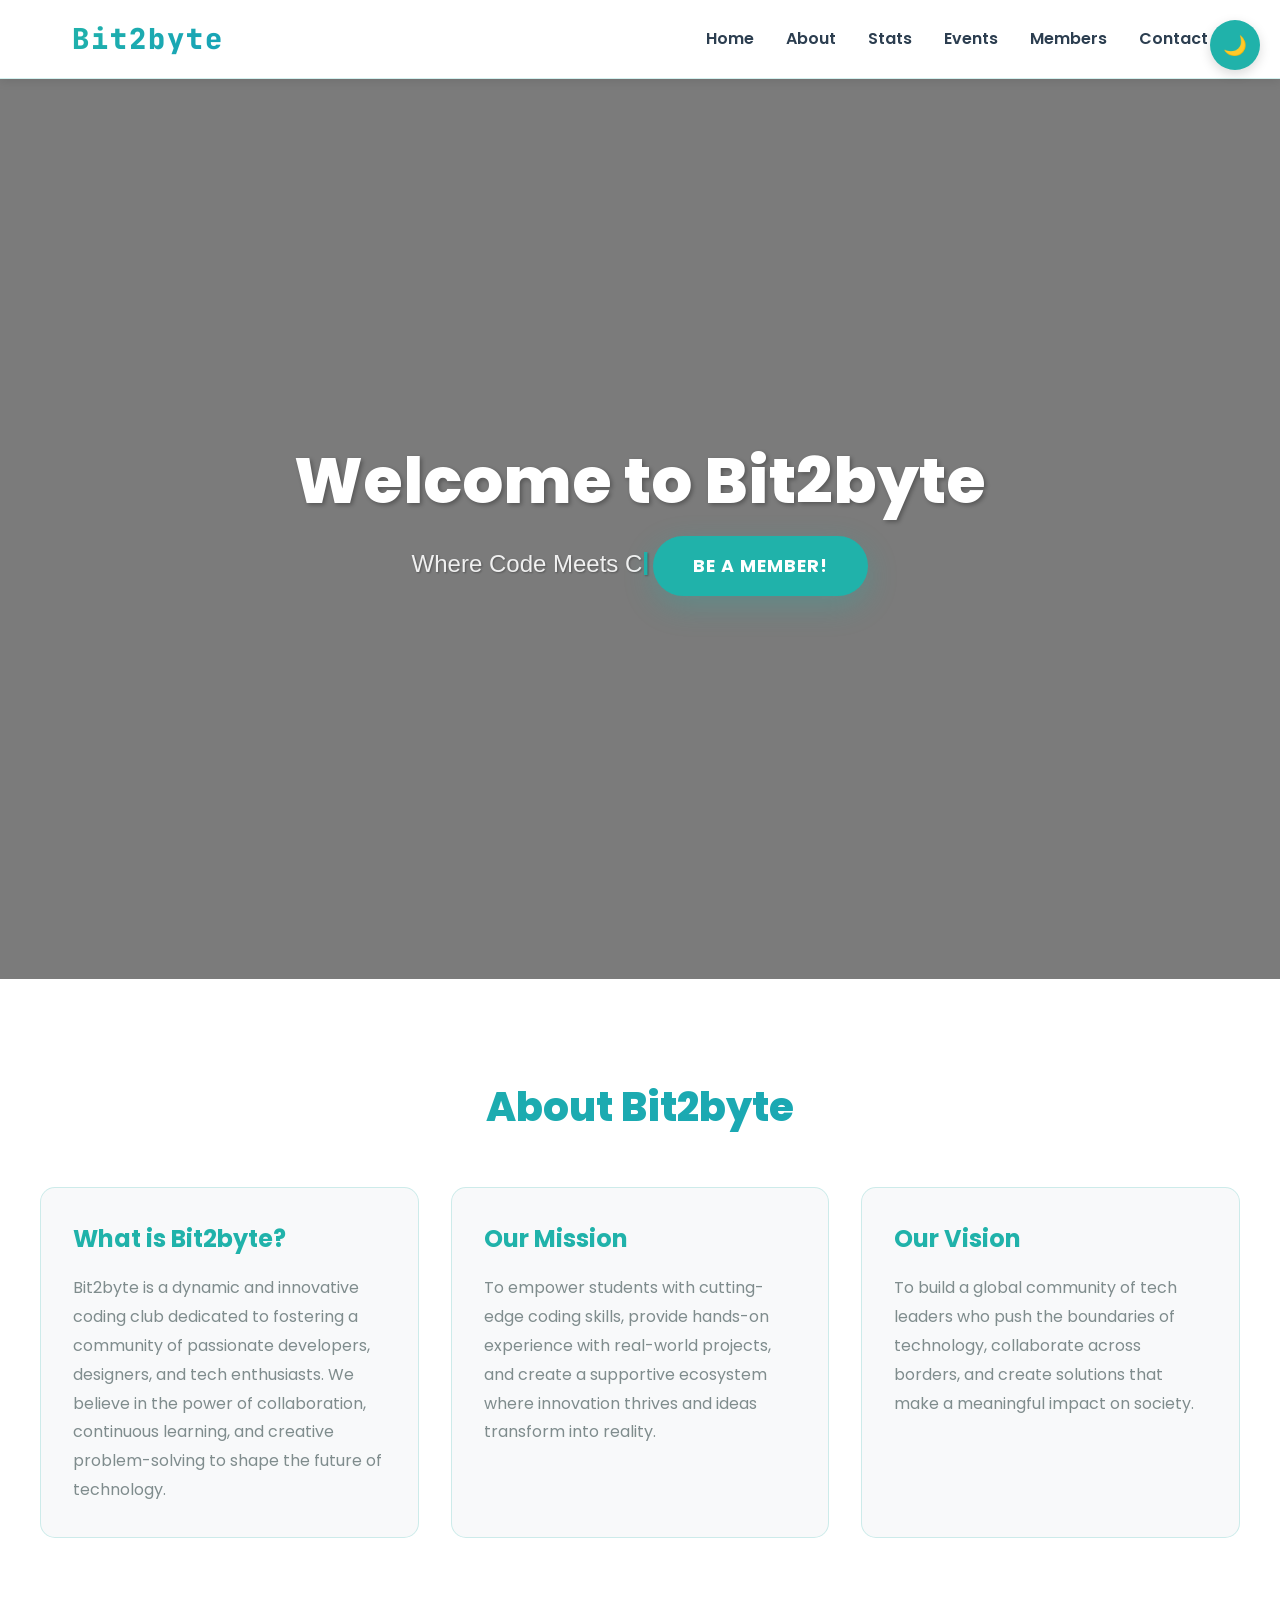
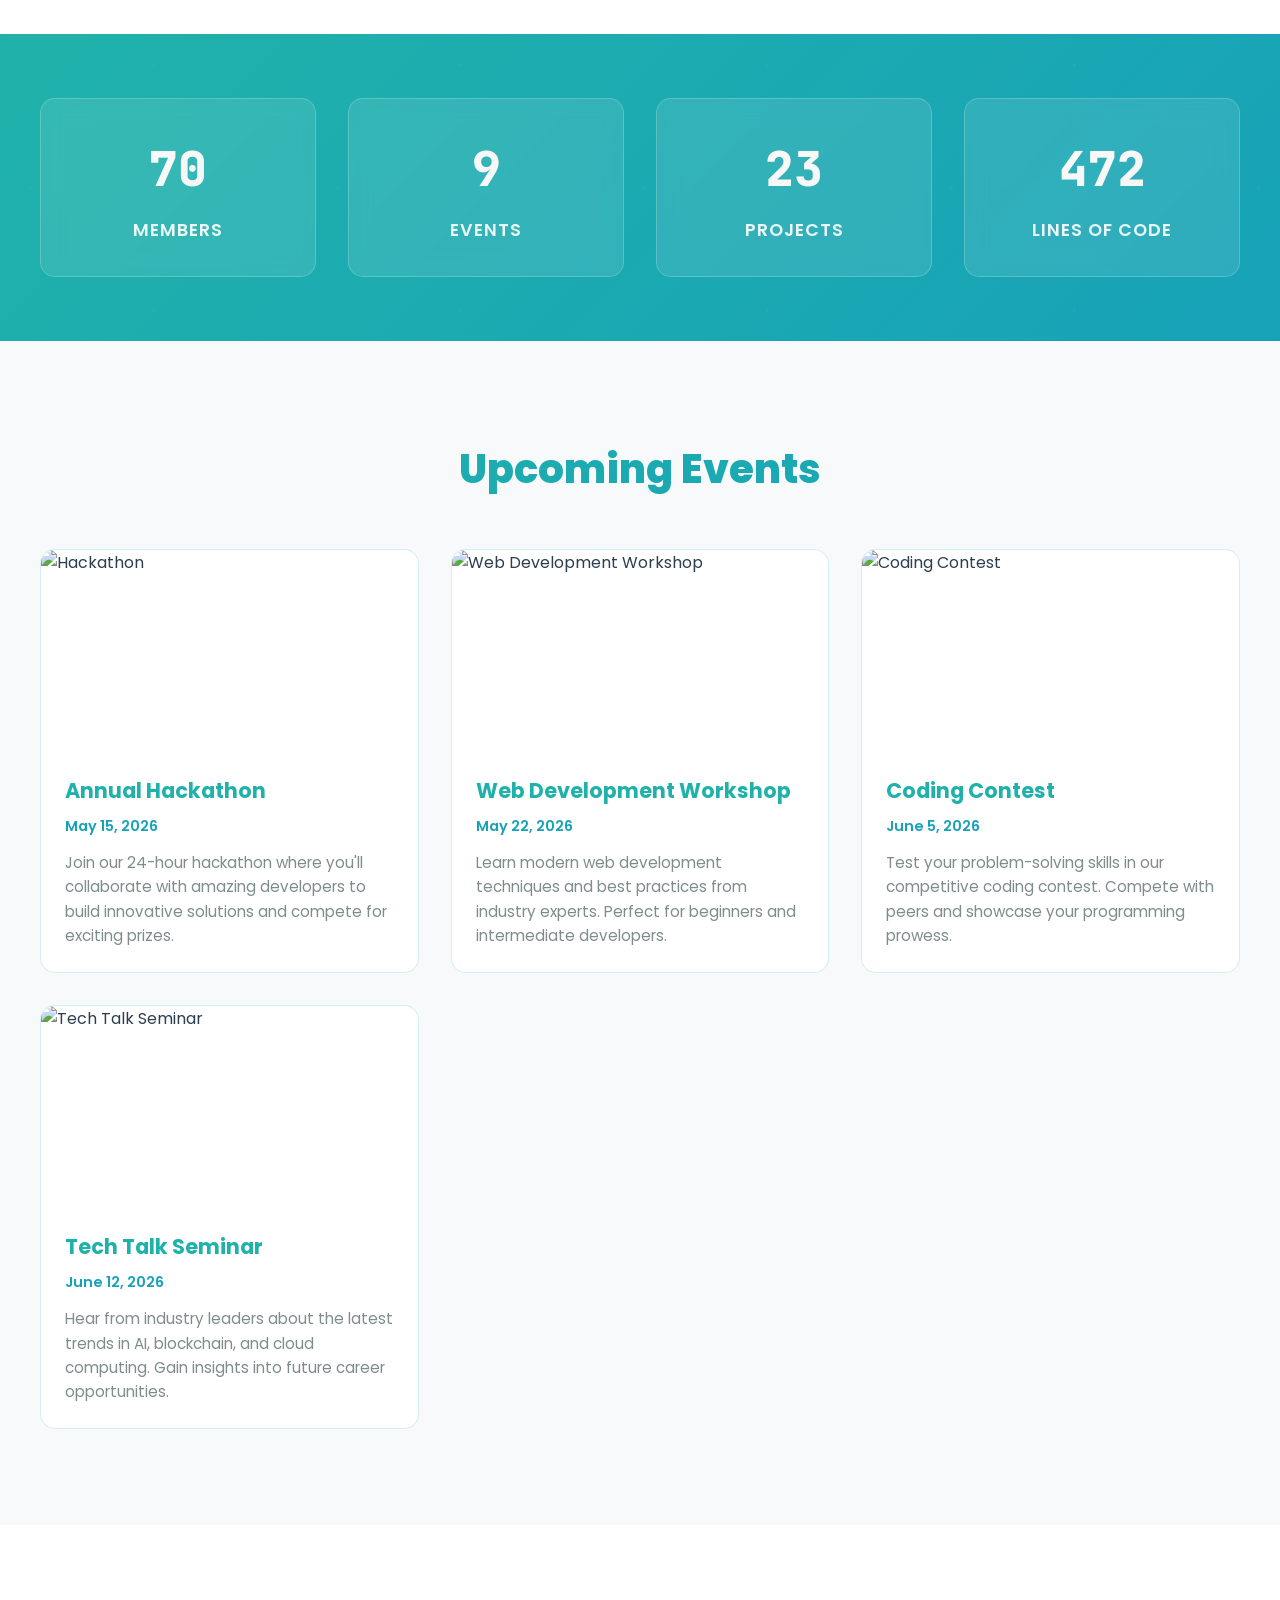
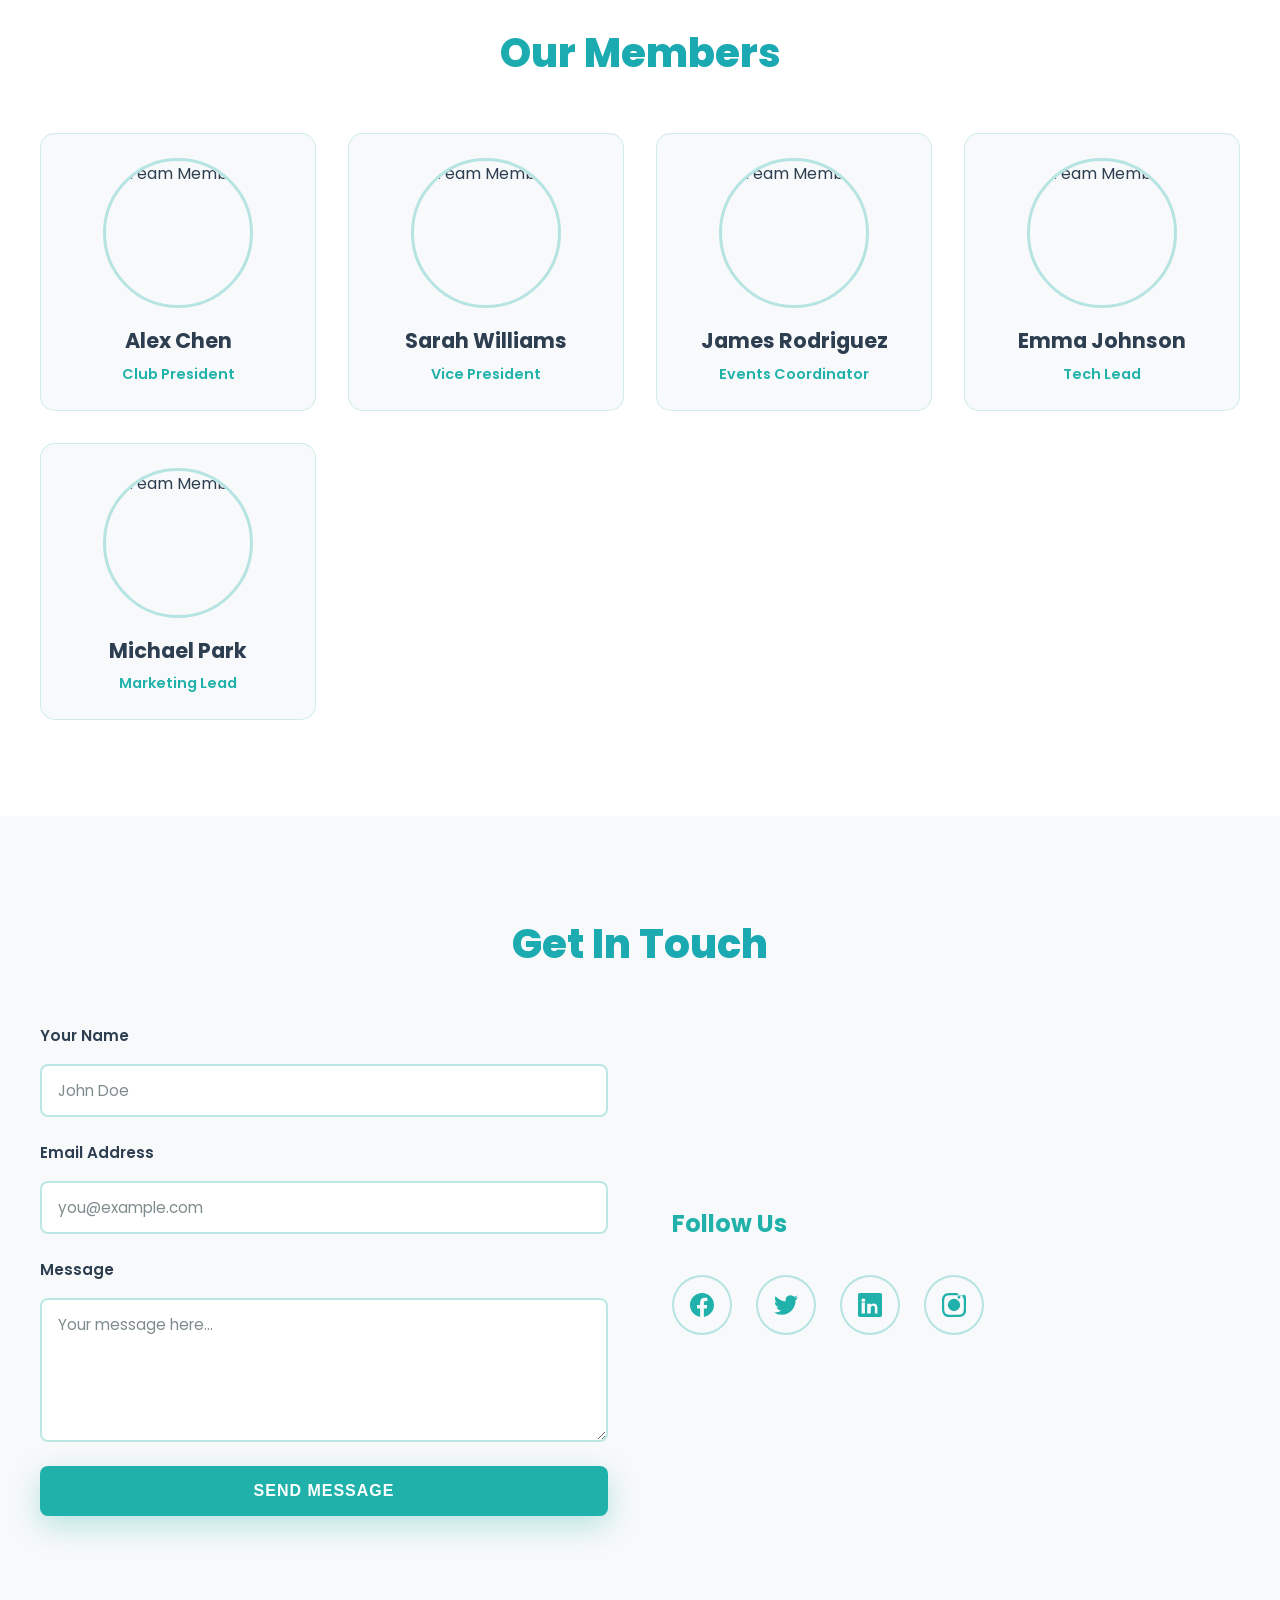
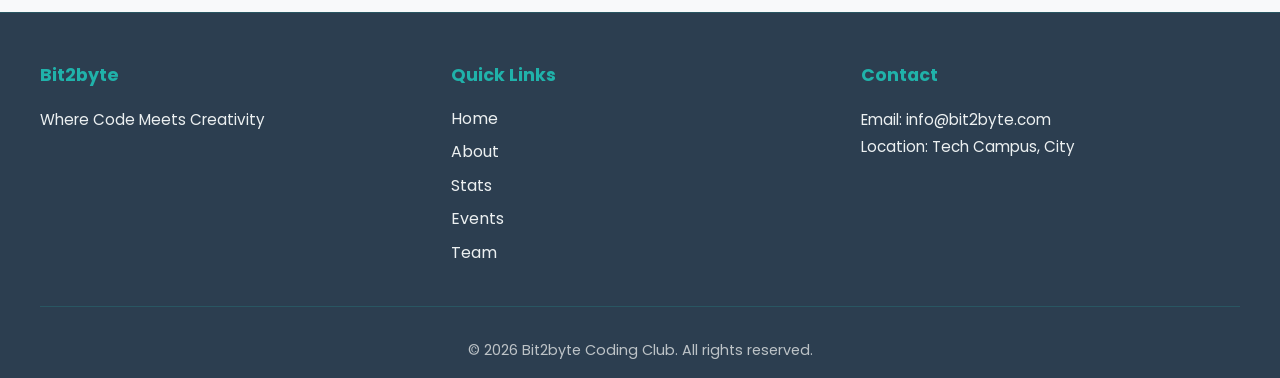
==== commit b451414c: "added javascript included animation,  dark mode system, smooth scrolling.." ====
--- a/index.html
+++ b/index.html
@@ -8,6 +8,7 @@
     <link rel="preconnect" href="https://fonts.gstatic.com" crossorigin>
     <link href="https://fonts.googleapis.com/css2?family=Poppins:wght@300;400;600;700;800&family=JetBrains+Mono:wght@400;600&display=swap" rel="stylesheet">
     <link rel="stylesheet" href="style.css">
+    <link rel="stylesheet" href="animations.css">
 </head>
 <body>
     <!--  NAVBAR  -->
@@ -22,6 +23,7 @@
             <ul class="nav-menu">
                 <li><a href="#home" class="nav-link">Home</a></li>
                 <li><a href="#about" class="nav-link">About</a></li>
+                <li><a href="#stats" class="nav-link">Stats</a></li>
                 <li><a href="#events" class="nav-link">Events</a></li>
                 <li><a href="#team" class="nav-link">Members</a></li>
                 <li><a href="#contact" class="nav-link">Contact</a></li>
@@ -33,7 +35,7 @@
     <section id="home" class="hero">
         <div class="hero-content">
             <h1 class="hero-title">Welcome to Bit2byte</h1>
-            <p class="hero-subtitle">Where Code Meets Creativity</p>
+            <p class="hero-subtitle" data-text="Where Code Meets Creativity">Where Code Meets Creativity</p>
             <a href="member-form.html" class="cta-button">Be a member!</a>
         </div>
         <div class="hero-glow"></div>
@@ -61,6 +63,30 @@
                     <p>
                         To build a global community of tech leaders who push the boundaries of technology, collaborate across borders, and create solutions that make a meaningful impact on society.
                     </p>
+                </div>
+            </div>
+        </div>
+    </section>
+
+    <!--  STATS SECTION  -->
+    <section id="stats" class="stats">
+        <div class="stats-container">
+            <div class="stats-grid">
+                <div class="stat-item">
+                    <div class="stat-number" data-target="150">0</div>
+                    <div class="stat-label">Members</div>
+                </div>
+                <div class="stat-item">
+                    <div class="stat-number" data-target="20">0</div>
+                    <div class="stat-label">Events</div>
+                </div>
+                <div class="stat-item">
+                    <div class="stat-number" data-target="50">0</div>
+                    <div class="stat-label">Projects</div>
+                </div>
+                <div class="stat-item">
+                    <div class="stat-number" data-target="1000">0</div>
+                    <div class="stat-label">Lines of Code</div>
                 </div>
             </div>
         </div>
@@ -274,6 +300,7 @@
                     <ul>
                         <li><a href="#home">Home</a></li>
                         <li><a href="#about">About</a></li>
+                        <li><a href="#stats">Stats</a></li>
                         <li><a href="#events">Events</a></li>
                         <li><a href="#team">Team</a></li>
                     </ul>
@@ -289,5 +316,7 @@
             </div>
         </div>
     </footer>
+
+    <script src="main.js"></script>
 </body>
 </html>
--- a/style.css
+++ b/style.css
@@ -300,6 +300,93 @@
 }
 
 /* ============================================================
+   STATS SECTION
+   ============================================================ */
+
+.stats {
+    padding: 4rem 2rem;
+    background: linear-gradient(135deg, var(--primary-color) 0%, var(--secondary-color) 100%);
+    color: #ffffff;
+    position: relative;
+    overflow: hidden;
+}
+
+.stats::before {
+    content: '';
+    position: absolute;
+    top: 0;
+    left: 0;
+    right: 0;
+    bottom: 0;
+    background: url('data:image/svg+xml,<svg xmlns="http://www.w3.org/2000/svg" viewBox="0 0 100 100"><defs><pattern id="grain" width="100" height="100" patternUnits="userSpaceOnUse"><circle cx="25" cy="25" r="1" fill="rgba(255,255,255,0.1)"/><circle cx="75" cy="75" r="1" fill="rgba(255,255,255,0.1)"/><circle cx="50" cy="10" r="0.5" fill="rgba(255,255,255,0.1)"/><circle cx="10" cy="50" r="0.5" fill="rgba(255,255,255,0.1)"/><circle cx="90" cy="50" r="0.5" fill="rgba(255,255,255,0.1)"/><circle cx="50" cy="90" r="0.5" fill="rgba(255,255,255,0.1)"/></pattern></defs><rect width="100" height="100" fill="url(%23grain)"/></svg>');
+    opacity: 0.3;
+}
+
+.stats-container {
+    max-width: 1200px;
+    margin: 0 auto;
+    position: relative;
+    z-index: 1;
+}
+
+.stats-grid {
+    display: grid;
+    grid-template-columns: repeat(auto-fit, minmax(200px, 1fr));
+    gap: 2rem;
+    text-align: center;
+}
+
+.stat-item {
+    padding: 2rem;
+    background: rgba(255, 255, 255, 0.1);
+    border-radius: 15px;
+    backdrop-filter: blur(10px);
+    border: 1px solid rgba(255, 255, 255, 0.2);
+    transition: var(--transition);
+    animation: fadeInUp 0.8s ease-out;
+}
+
+.stat-item:hover {
+    transform: translateY(-5px);
+    background: rgba(255, 255, 255, 0.2);
+    box-shadow: 0 10px 30px rgba(0, 0, 0, 0.2);
+}
+
+.stat-number {
+    font-size: 3rem;
+    font-weight: 800;
+    margin-bottom: 0.5rem;
+    background: linear-gradient(135deg, #ffffff 0%, #f0f0f0 100%);
+    -webkit-background-clip: text;
+    -webkit-text-fill-color: transparent;
+    background-clip: text;
+    font-family: 'JetBrains Mono', monospace;
+}
+
+.stat-label {
+    font-size: 1.1rem;
+    font-weight: 600;
+    text-transform: uppercase;
+    letter-spacing: 1px;
+    opacity: 0.9;
+}
+
+/* Mobile Stats */
+@media (max-width: 768px) {
+    .stats {
+        padding: 3rem 1rem;
+    }
+    
+    .stat-number {
+        font-size: 2.5rem;
+    }
+    
+    .stat-label {
+        font-size: 1rem;
+    }
+}
+
+/* ============================================================
    EVENTS SECTION
    ============================================================ */
 
--- a/animations.css
+++ b/animations.css
@@ -0,0 +1,284 @@
+/* ============================================================
+   ANIMATIONS.CSS - Animation Styles for Bit2byte Website
+   ============================================================ */
+
+/* Typewriter Effect */
+.typewriter {
+    position: relative;
+    display: inline-block;
+}
+
+.typewriter::after {
+    content: '|';
+    animation: blink 1s infinite;
+    color: var(--primary-color);
+    font-weight: 600;
+}
+
+@keyframes blink {
+    0%, 50% { opacity: 1; }
+    51%, 100% { opacity: 0; }
+}
+
+/* Sticky Navbar */
+.navbar.sticky {
+    background: rgba(255, 255, 255, 0.95);
+    backdrop-filter: blur(10px);
+    box-shadow: 0 2px 20px rgba(0, 0, 0, 0.1);
+    transform: translateY(0);
+    transition: all 0.3s ease;
+}
+
+.navbar.sticky .nav-container {
+    padding: 0.5rem 2rem;
+}
+
+.navbar.sticky .logo-text {
+    font-size: 1.5rem;
+}
+
+/* Toast Notification */
+.toast {
+    position: fixed;
+    bottom: 20px;
+    right: 20px;
+    background: #4CAF50;
+    color: white;
+    padding: 1rem 1.5rem;
+    border-radius: 8px;
+    box-shadow: 0 4px 12px rgba(0, 0, 0, 0.15);
+    z-index: 1000;
+    transform: translateX(400px);
+    transition: transform 0.3s ease;
+    font-weight: 500;
+    max-width: 300px;
+}
+
+.toast.show {
+    transform: translateX(0);
+}
+
+.toast.error {
+    background: #f44336;
+}
+
+/* Skeleton Loading */
+.skeleton {
+    background: linear-gradient(90deg, #f0f0f0 25%, #e0e0e0 50%, #f0f0f0 75%);
+    background-size: 200% 100%;
+    animation: loading 1.5s infinite;
+    border-radius: 8px;
+}
+
+@keyframes loading {
+    0% { background-position: 200% 0; }
+    100% { background-position: -200% 0; }
+}
+
+.skeleton-card {
+    height: 300px;
+    margin-bottom: 1rem;
+}
+
+.skeleton-text {
+    height: 20px;
+    margin-bottom: 0.5rem;
+}
+
+.skeleton-text.short {
+    width: 60%;
+}
+
+.skeleton-text.long {
+    width: 80%;
+}
+
+/* Card Tilt Effect */
+.card-tilt {
+    transition: transform 0.1s ease;
+    transform-style: preserve-3d;
+}
+
+/* Intersection Observer Animations */
+.fade-in {
+    opacity: 0;
+    transform: translateY(30px);
+    transition: opacity 0.6s ease, transform 0.6s ease;
+}
+
+.fade-in.animate {
+    opacity: 1;
+    transform: translateY(0);
+}
+
+.slide-up {
+    opacity: 0;
+    transform: translateY(50px);
+    transition: opacity 0.8s ease, transform 0.8s ease;
+}
+
+.slide-up.animate {
+    opacity: 1;
+    transform: translateY(0);
+}
+
+.slide-left {
+    opacity: 0;
+    transform: translateX(-50px);
+    transition: opacity 0.8s ease, transform 0.8s ease;
+}
+
+.slide-left.animate {
+    opacity: 1;
+    transform: translateX(0);
+}
+
+.slide-right {
+    opacity: 0;
+    transform: translateX(50px);
+    transition: opacity 0.8s ease, transform 0.8s ease;
+}
+
+.slide-right.animate {
+    opacity: 1;
+    transform: translateX(0);
+}
+
+/* Stats Counter Animation */
+.stat-number.counting {
+    animation: countPulse 0.5s ease;
+}
+
+@keyframes countPulse {
+    0% { transform: scale(1); }
+    50% { transform: scale(1.1); }
+    100% { transform: scale(1); }
+}
+
+/* Dark Mode */
+body.dark-mode {
+    --dark-bg: #1a1a1a;
+    --darker-bg: #2d2d2d;
+    --text-light: #ffffff;
+    --text-lighter: #cccccc;
+    background: var(--dark-bg);
+    color: var(--text-light);
+}
+
+body.dark-mode .navbar {
+    background: rgba(26, 26, 26, 0.95);
+    border-bottom: 1px solid rgba(32, 178, 170, 0.3);
+}
+
+body.dark-mode .hero {
+    background: linear-gradient(135deg, #1a1a1a 0%, #0f0f0f 100%);
+}
+
+body.dark-mode .about {
+    background: var(--dark-bg);
+}
+
+body.dark-mode .about-text {
+    background: var(--darker-bg);
+    border-color: rgba(32, 178, 170, 0.3);
+}
+
+body.dark-mode .about-text:hover {
+    background: var(--darker-bg);
+    border-color: rgba(32, 178, 170, 0.5);
+}
+
+body.dark-mode .events {
+    background: var(--darker-bg);
+}
+
+body.dark-mode .event-card {
+    background: var(--dark-bg);
+    border-color: rgba(32, 178, 170, 0.3);
+}
+
+body.dark-mode .team {
+    background: var(--dark-bg);
+}
+
+body.dark-mode .team-card {
+    background: var(--dark-bg);
+    border-color: rgba(32, 178, 170, 0.3);
+}
+
+body.dark-mode .contact {
+    background: var(--darker-bg);
+}
+
+body.dark-mode .contact-form-wrapper {
+    background: var(--dark-bg);
+    border-color: rgba(32, 178, 170, 0.3);
+}
+
+body.dark-mode .form-group input,
+body.dark-mode .form-group textarea {
+    background: var(--darker-bg);
+    border-color: rgba(32, 178, 170, 0.3);
+    color: var(--text-light);
+}
+
+body.dark-mode .form-group input::placeholder,
+body.dark-mode .form-group textarea::placeholder {
+    color: var(--text-lighter);
+}
+
+body.dark-mode .footer {
+    background: #0f0f0f;
+}
+
+/* Theme Toggle Button */
+.theme-toggle {
+    position: fixed;
+    top: 20px;
+    right: 20px;
+    background: var(--primary-color);
+    color: white;
+    border: none;
+    border-radius: 50%;
+    width: 50px;
+    height: 50px;
+    cursor: pointer;
+    z-index: 1000;
+    box-shadow: 0 4px 12px rgba(0, 0, 0, 0.15);
+    transition: var(--transition);
+    display: flex;
+    align-items: center;
+    justify-content: center;
+    font-size: 1.2rem;
+}
+
+.theme-toggle:hover {
+    transform: scale(1.1);
+    box-shadow: 0 6px 20px rgba(0, 0, 0, 0.2);
+}
+
+.theme-toggle::before {
+    content: '🌙';
+}
+
+body.dark-mode .theme-toggle::before {
+    content: '☀️';
+}
+
+/* Mobile Responsive Animations */
+@media (max-width: 768px) {
+    .toast {
+        left: 20px;
+        right: 20px;
+        bottom: 20px;
+        max-width: none;
+    }
+
+    .theme-toggle {
+        top: 15px;
+        right: 15px;
+        width: 45px;
+        height: 45px;
+        font-size: 1rem;
+    }
+}
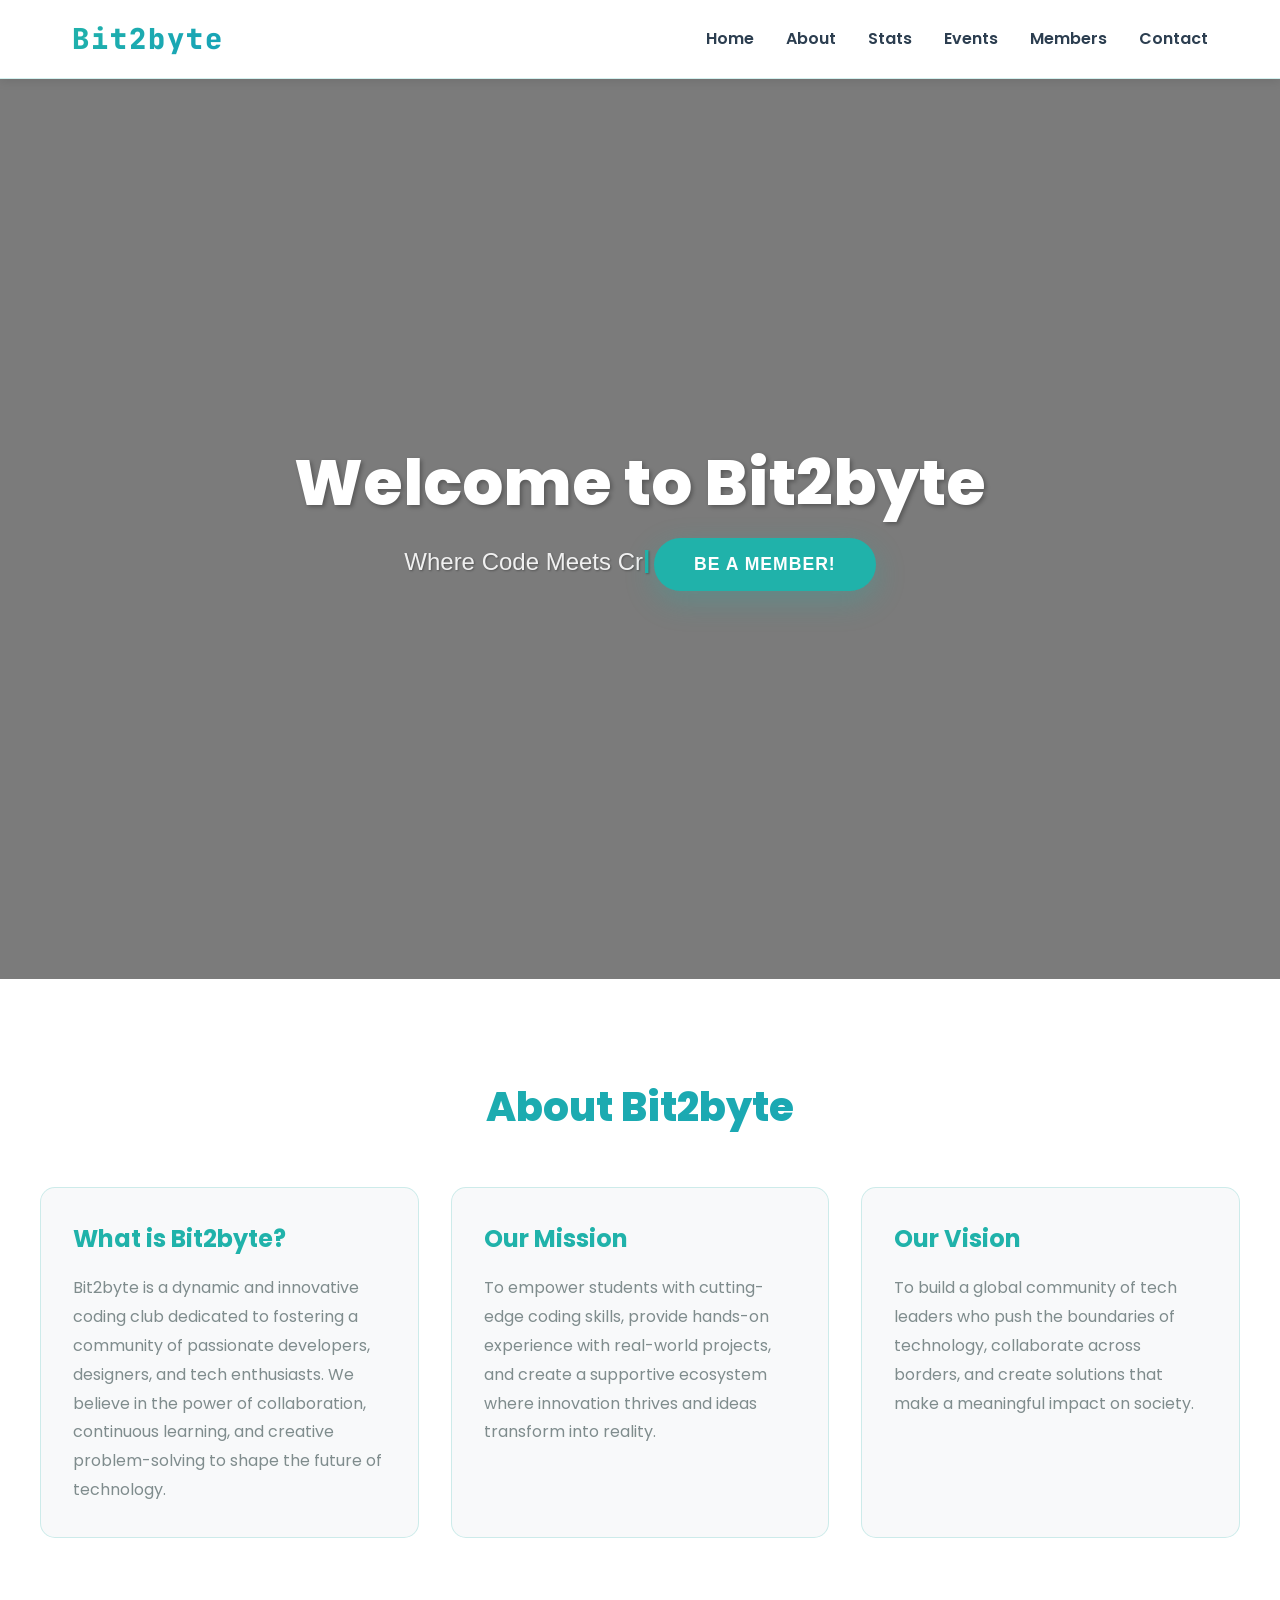
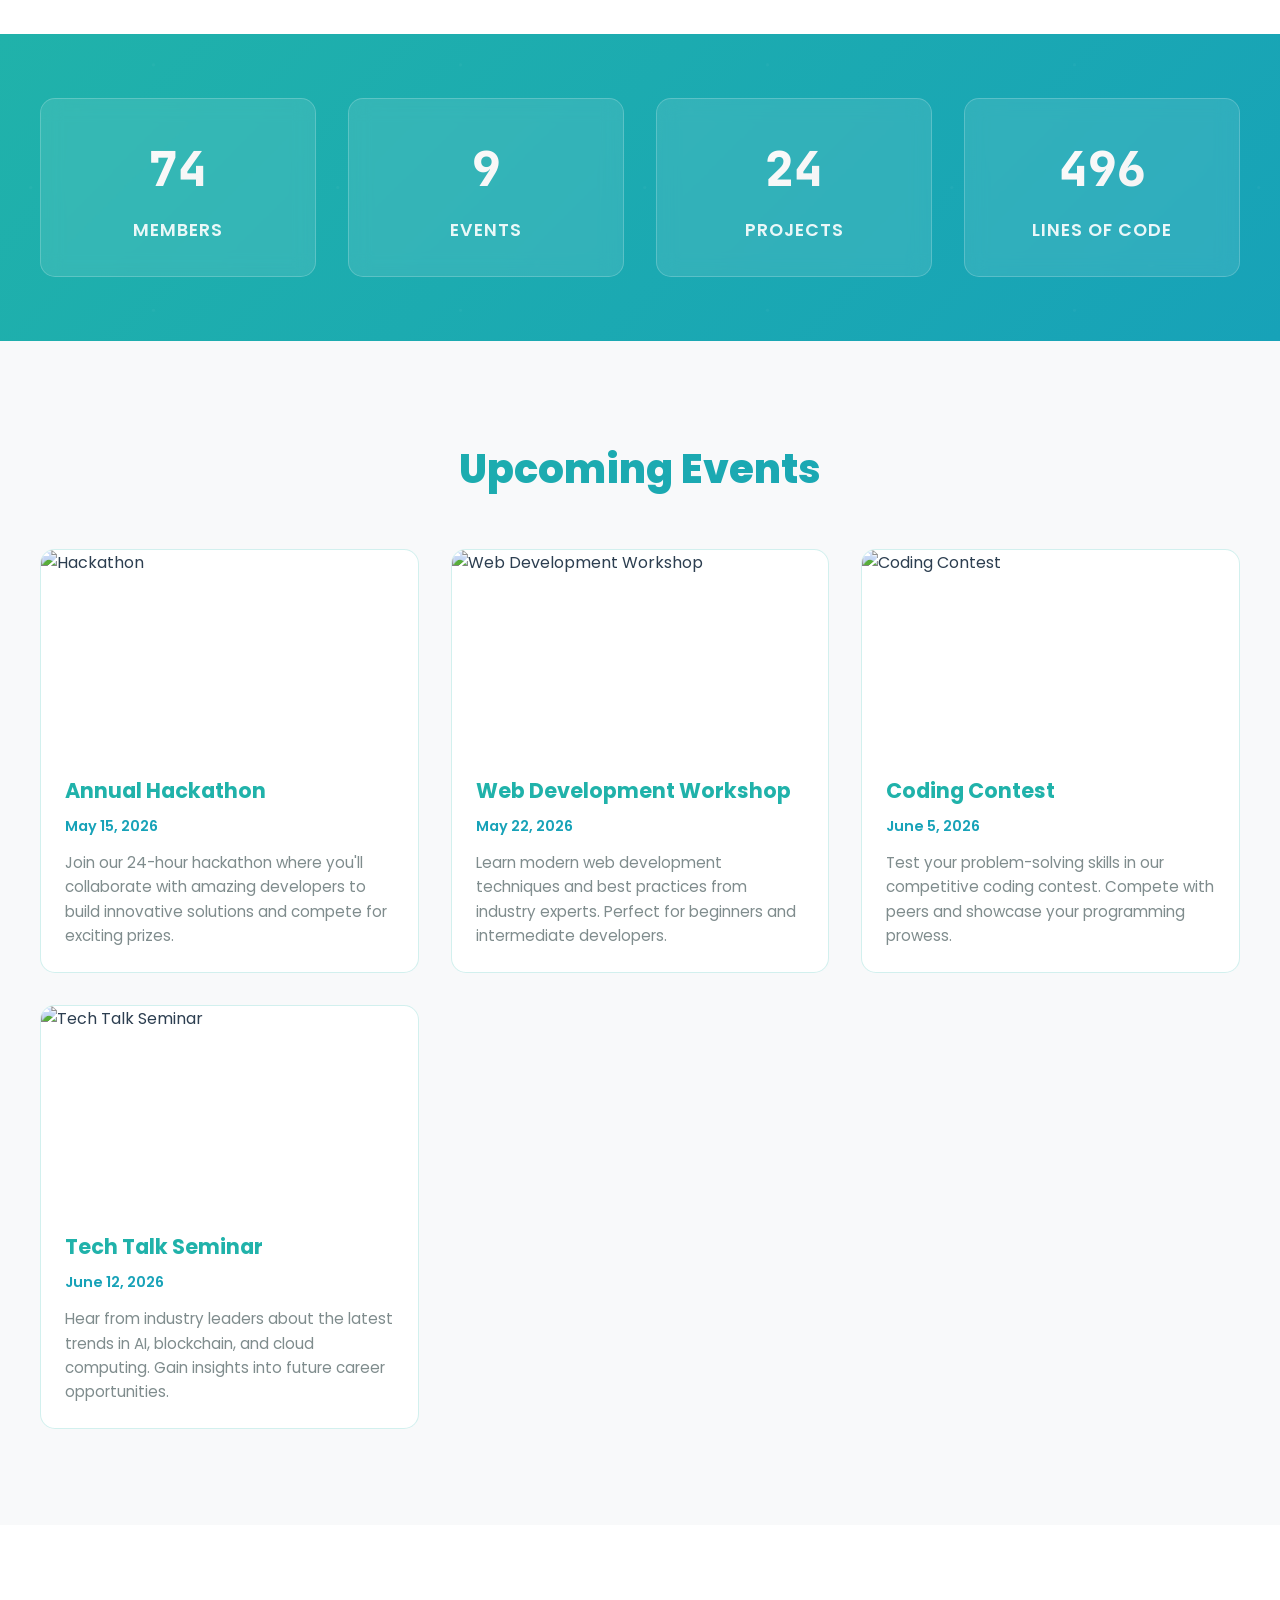
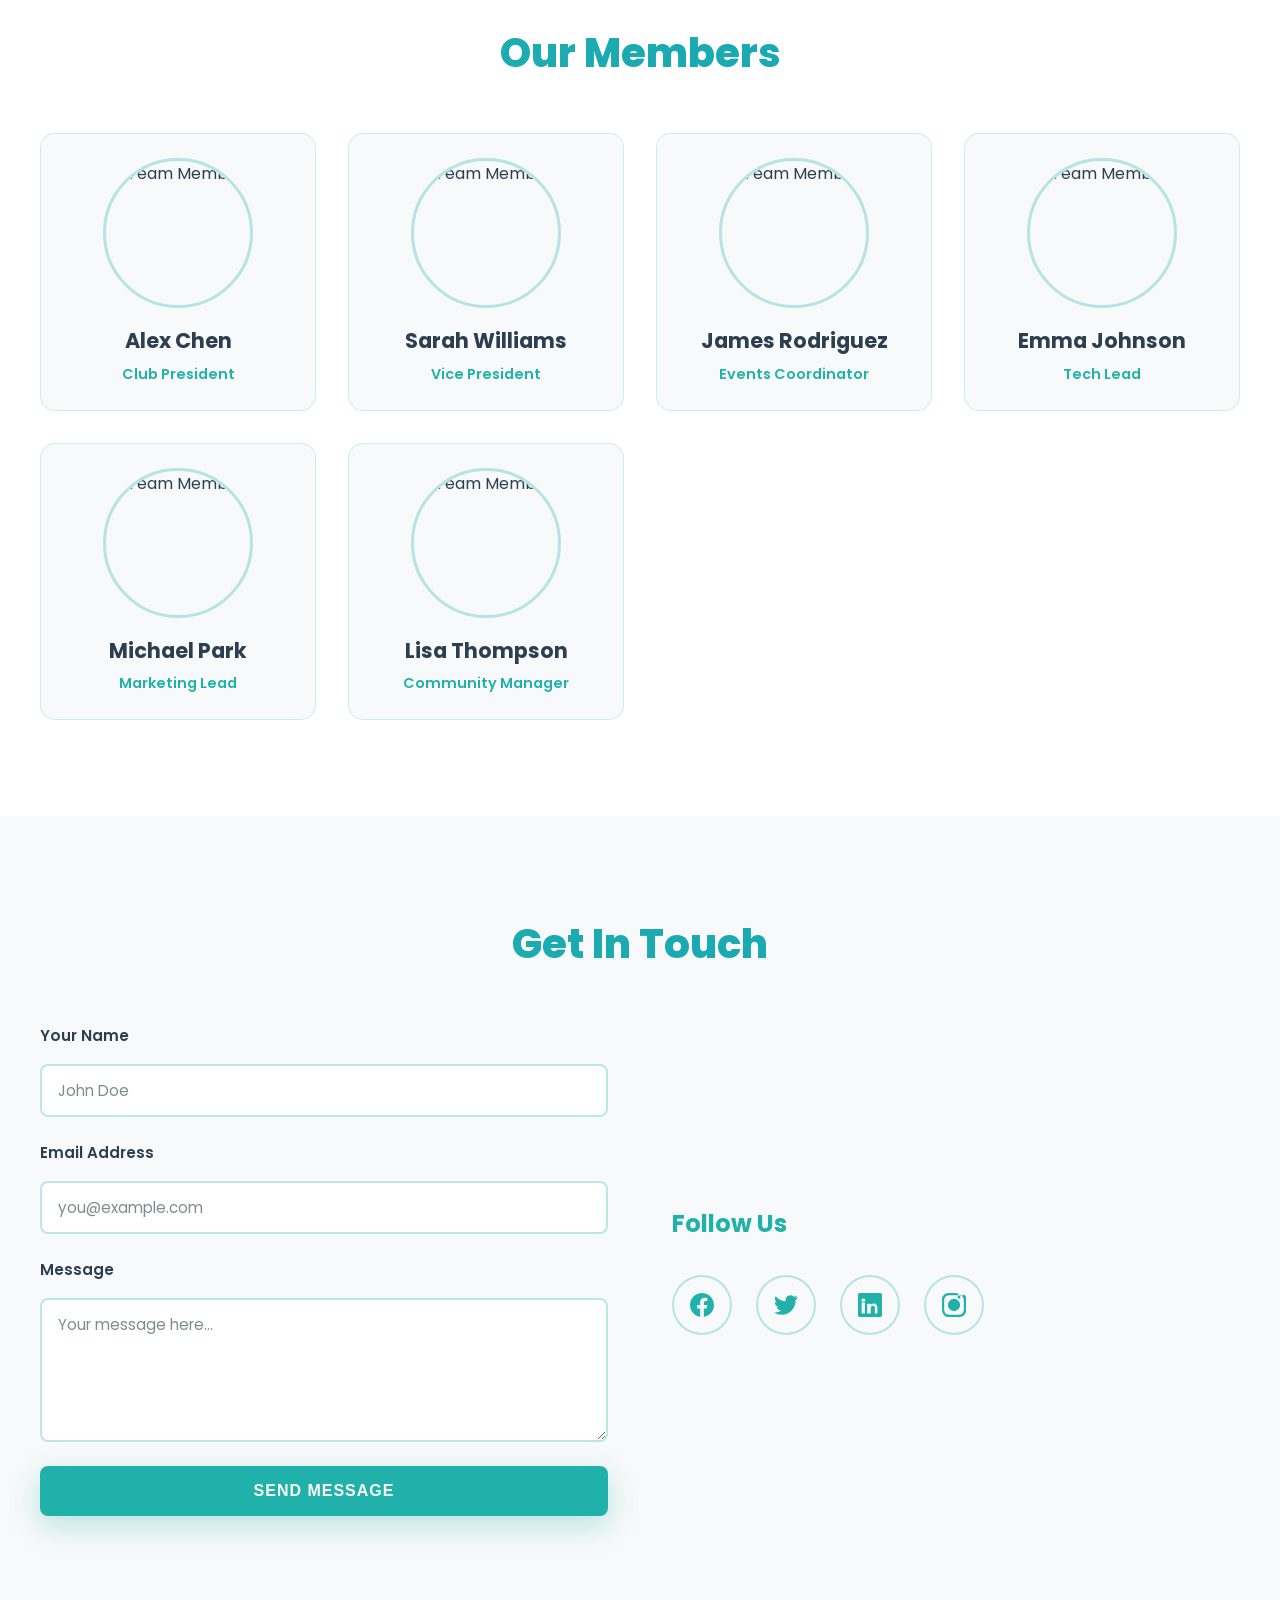
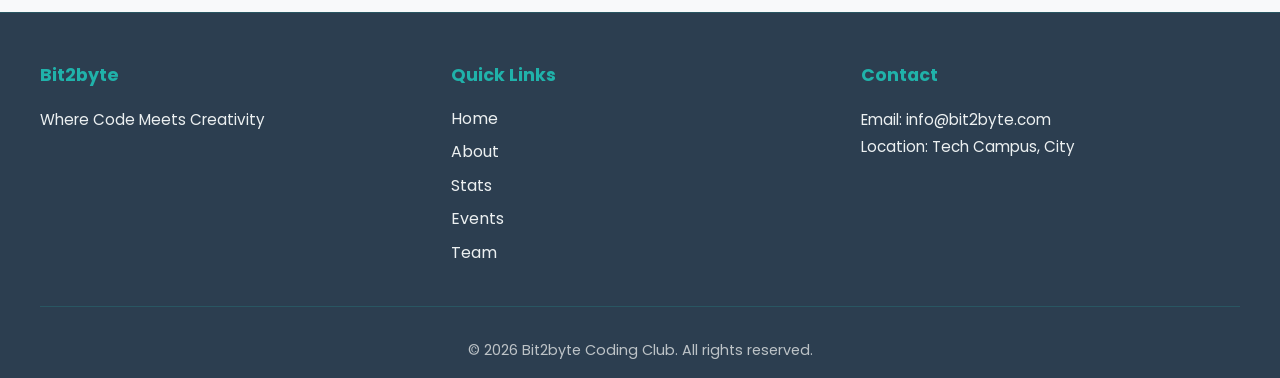
==== commit 1dcaa1eb: "updated dark system is not looking good so i removed." ====
--- a/index.html
+++ b/index.html
@@ -36,7 +36,7 @@
         <div class="hero-content">
             <h1 class="hero-title">Welcome to Bit2byte</h1>
             <p class="hero-subtitle" data-text="Where Code Meets Creativity">Where Code Meets Creativity</p>
-            <a href="member-form.html" class="cta-button">Be a member!</a>
+            <button class="cta-button">Be a member!</button>
         </div>
         <div class="hero-glow"></div>
     </section>
--- a/animations.css
+++ b/animations.css
@@ -155,116 +155,6 @@
     100% { transform: scale(1); }
 }
 
-/* Dark Mode */
-body.dark-mode {
-    --dark-bg: #1a1a1a;
-    --darker-bg: #2d2d2d;
-    --text-light: #ffffff;
-    --text-lighter: #cccccc;
-    background: var(--dark-bg);
-    color: var(--text-light);
-}
-
-body.dark-mode .navbar {
-    background: rgba(26, 26, 26, 0.95);
-    border-bottom: 1px solid rgba(32, 178, 170, 0.3);
-}
-
-body.dark-mode .hero {
-    background: linear-gradient(135deg, #1a1a1a 0%, #0f0f0f 100%);
-}
-
-body.dark-mode .about {
-    background: var(--dark-bg);
-}
-
-body.dark-mode .about-text {
-    background: var(--darker-bg);
-    border-color: rgba(32, 178, 170, 0.3);
-}
-
-body.dark-mode .about-text:hover {
-    background: var(--darker-bg);
-    border-color: rgba(32, 178, 170, 0.5);
-}
-
-body.dark-mode .events {
-    background: var(--darker-bg);
-}
-
-body.dark-mode .event-card {
-    background: var(--dark-bg);
-    border-color: rgba(32, 178, 170, 0.3);
-}
-
-body.dark-mode .team {
-    background: var(--dark-bg);
-}
-
-body.dark-mode .team-card {
-    background: var(--dark-bg);
-    border-color: rgba(32, 178, 170, 0.3);
-}
-
-body.dark-mode .contact {
-    background: var(--darker-bg);
-}
-
-body.dark-mode .contact-form-wrapper {
-    background: var(--dark-bg);
-    border-color: rgba(32, 178, 170, 0.3);
-}
-
-body.dark-mode .form-group input,
-body.dark-mode .form-group textarea {
-    background: var(--darker-bg);
-    border-color: rgba(32, 178, 170, 0.3);
-    color: var(--text-light);
-}
-
-body.dark-mode .form-group input::placeholder,
-body.dark-mode .form-group textarea::placeholder {
-    color: var(--text-lighter);
-}
-
-body.dark-mode .footer {
-    background: #0f0f0f;
-}
-
-/* Theme Toggle Button */
-.theme-toggle {
-    position: fixed;
-    top: 20px;
-    right: 20px;
-    background: var(--primary-color);
-    color: white;
-    border: none;
-    border-radius: 50%;
-    width: 50px;
-    height: 50px;
-    cursor: pointer;
-    z-index: 1000;
-    box-shadow: 0 4px 12px rgba(0, 0, 0, 0.15);
-    transition: var(--transition);
-    display: flex;
-    align-items: center;
-    justify-content: center;
-    font-size: 1.2rem;
-}
-
-.theme-toggle:hover {
-    transform: scale(1.1);
-    box-shadow: 0 6px 20px rgba(0, 0, 0, 0.2);
-}
-
-.theme-toggle::before {
-    content: '🌙';
-}
-
-body.dark-mode .theme-toggle::before {
-    content: '☀️';
-}
-
 /* Mobile Responsive Animations */
 @media (max-width: 768px) {
     .toast {
@@ -273,12 +163,4 @@
         bottom: 20px;
         max-width: none;
     }
-
-    .theme-toggle {
-        top: 15px;
-        right: 15px;
-        width: 45px;
-        height: 45px;
-        font-size: 1rem;
-    }
 }
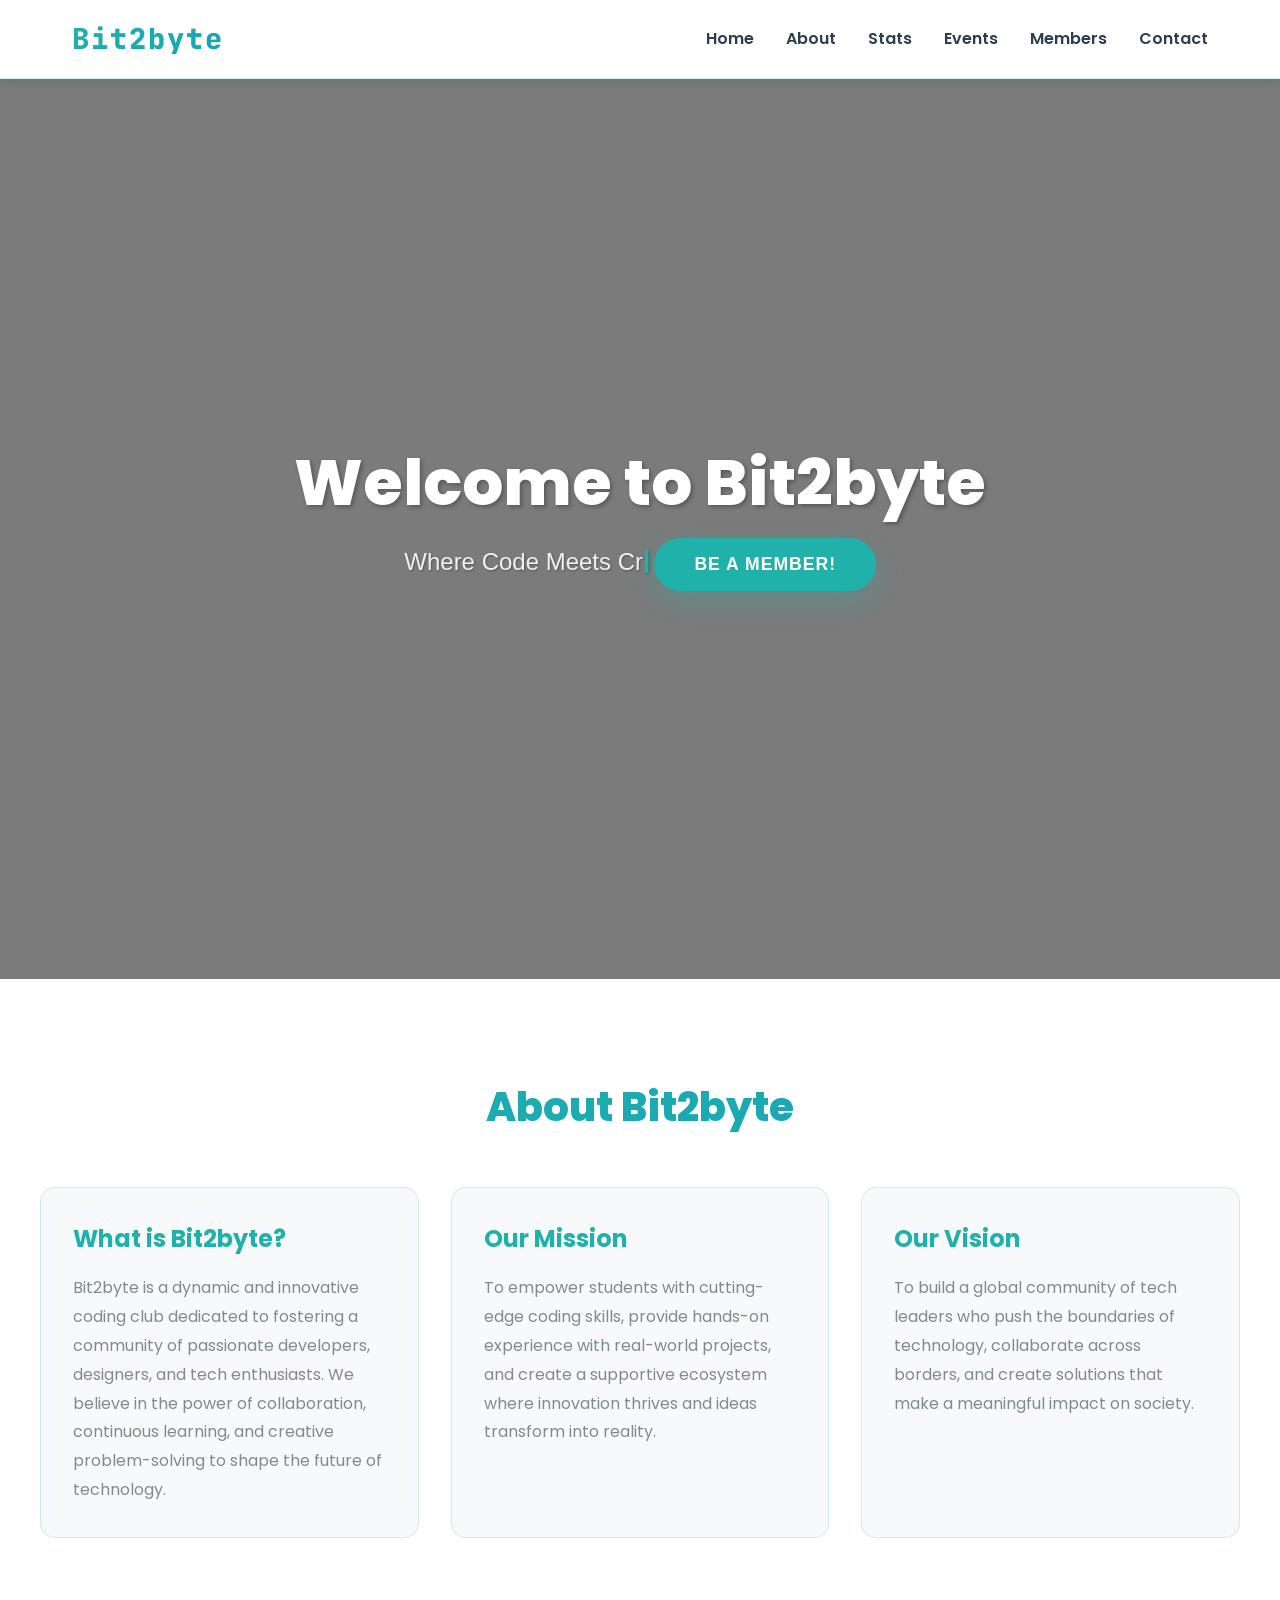
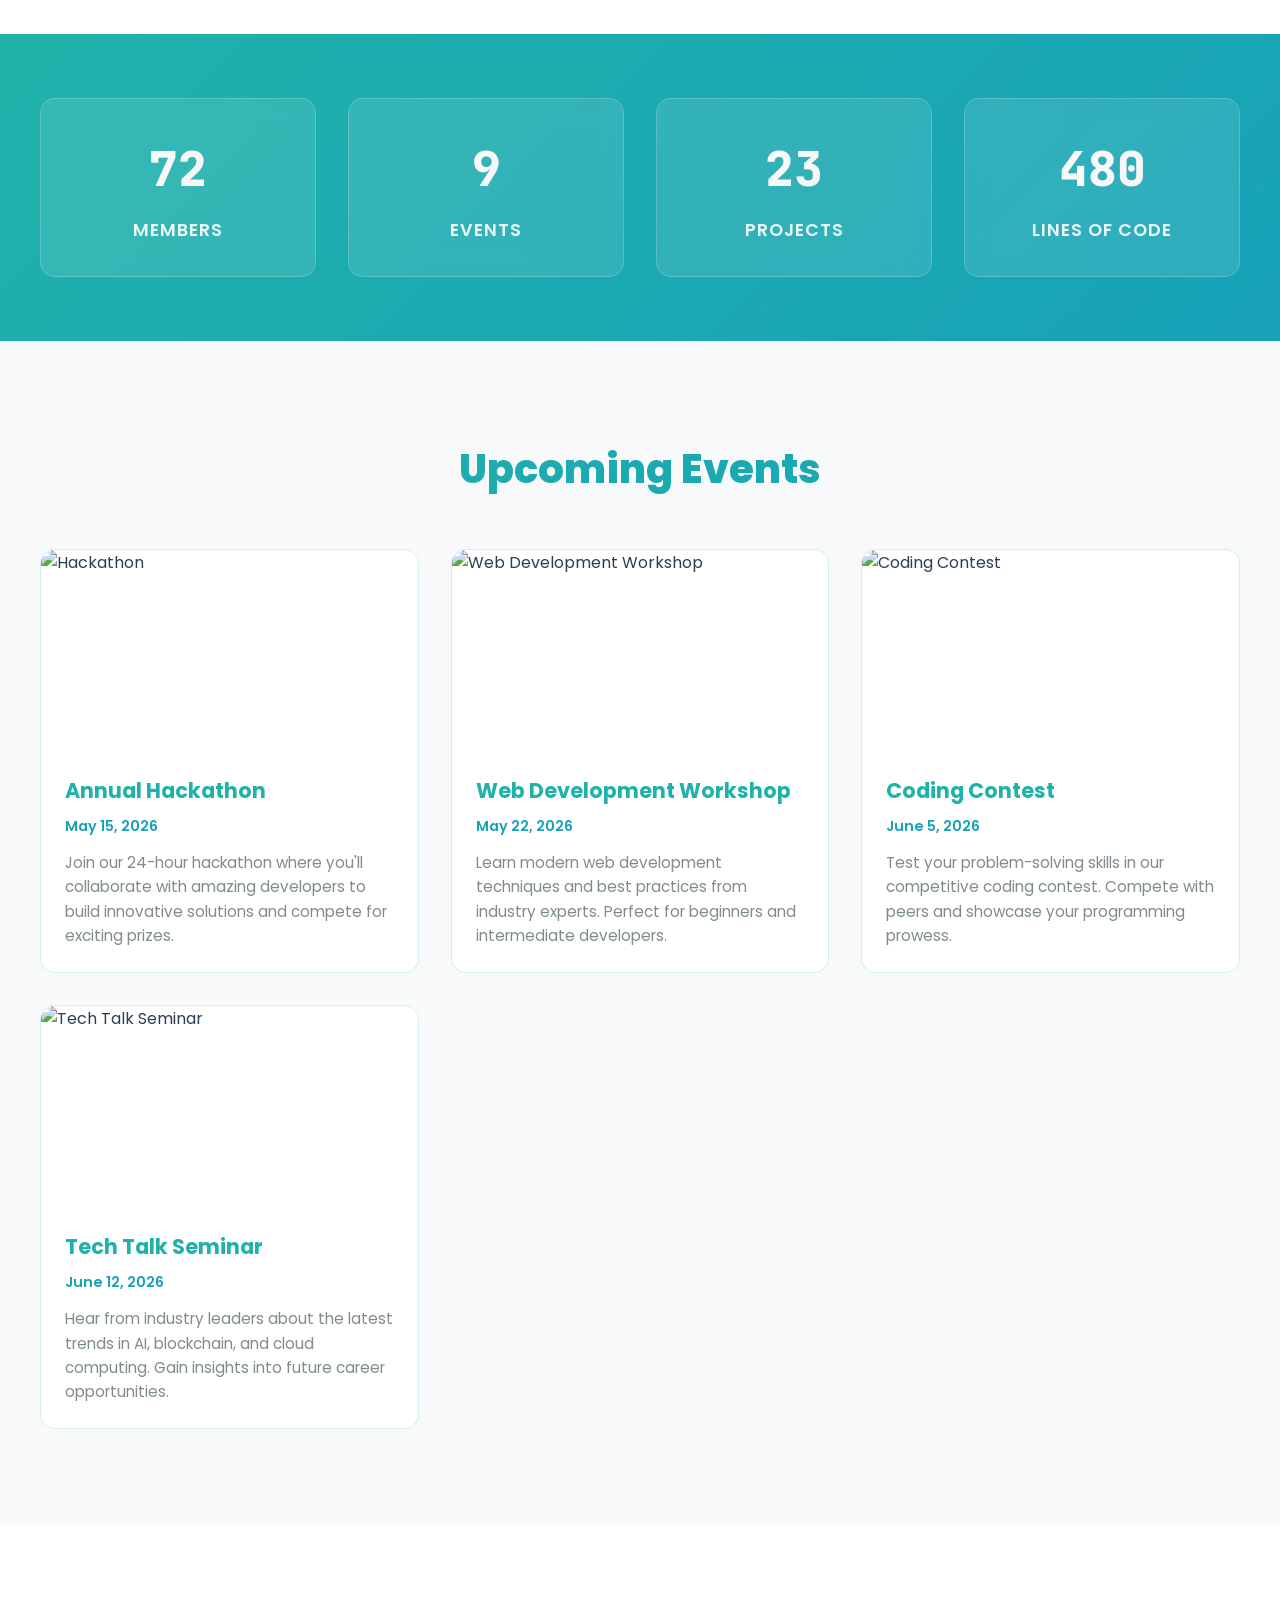
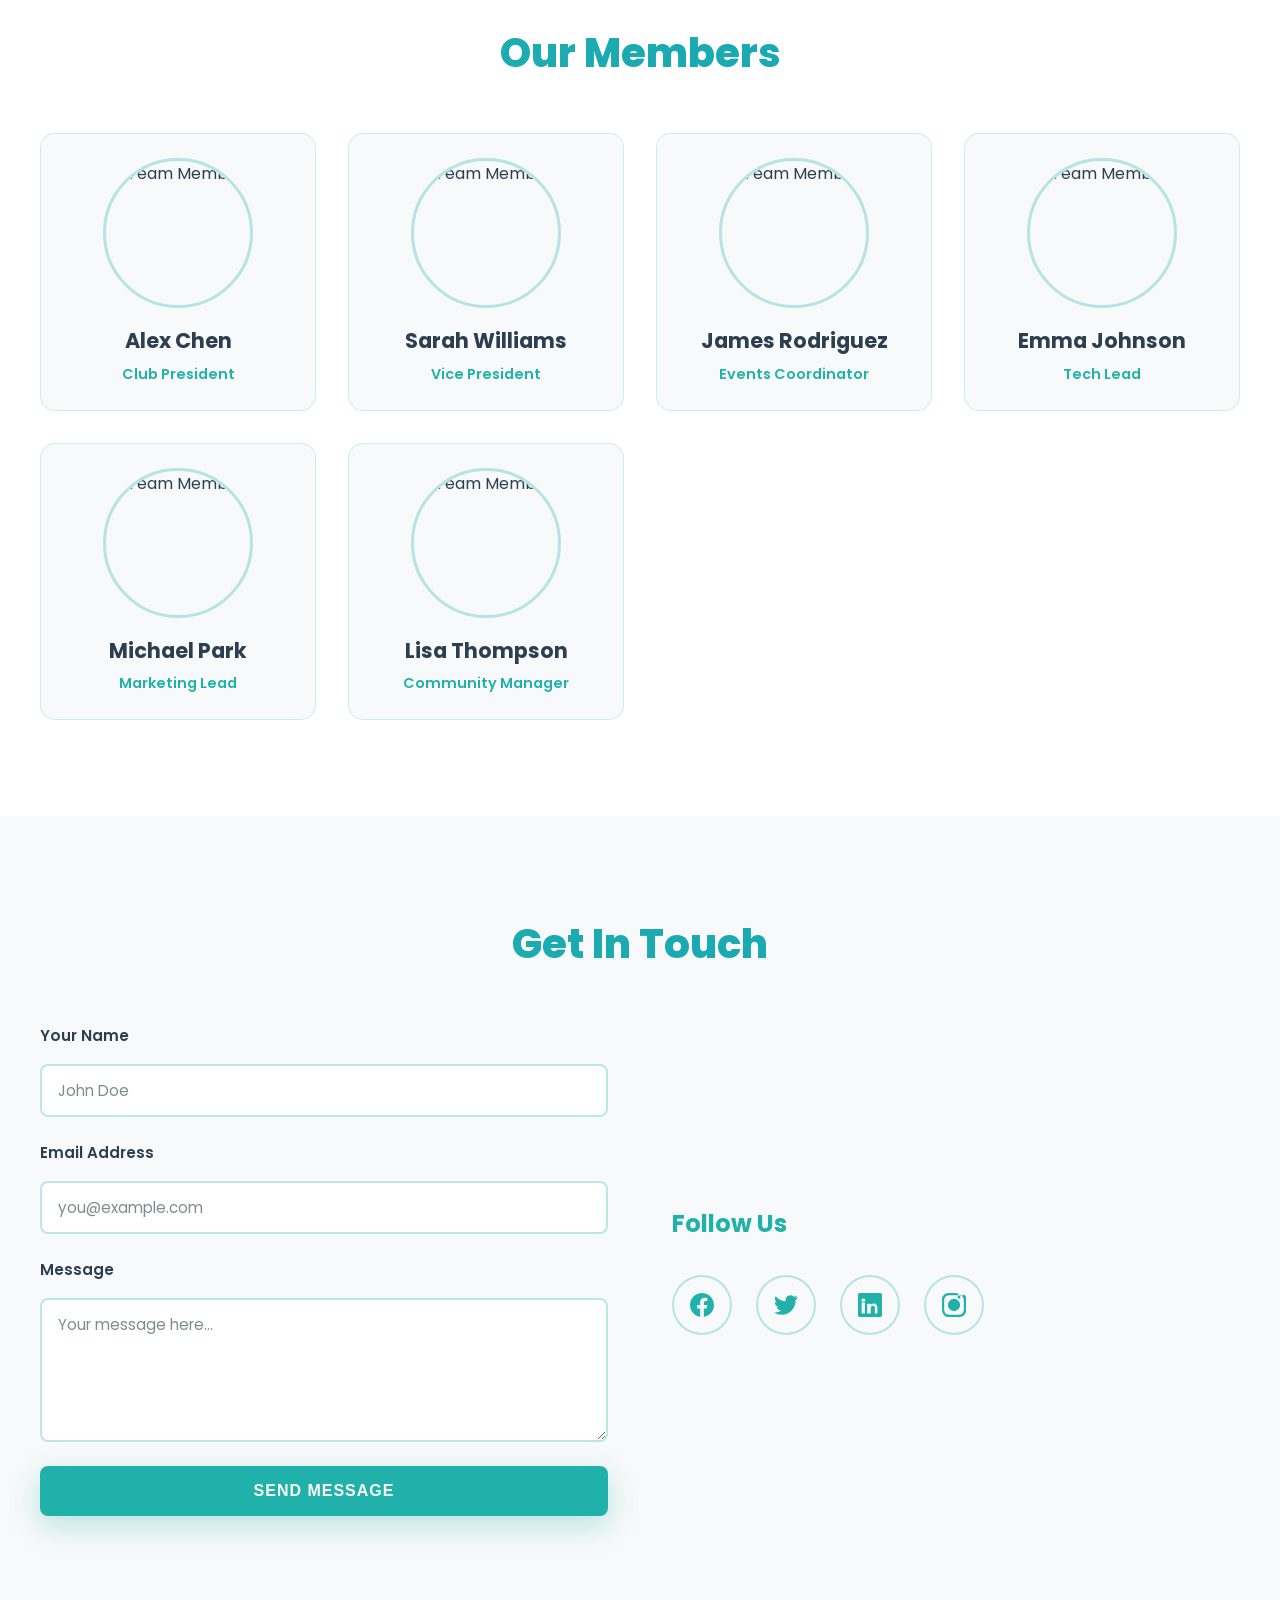
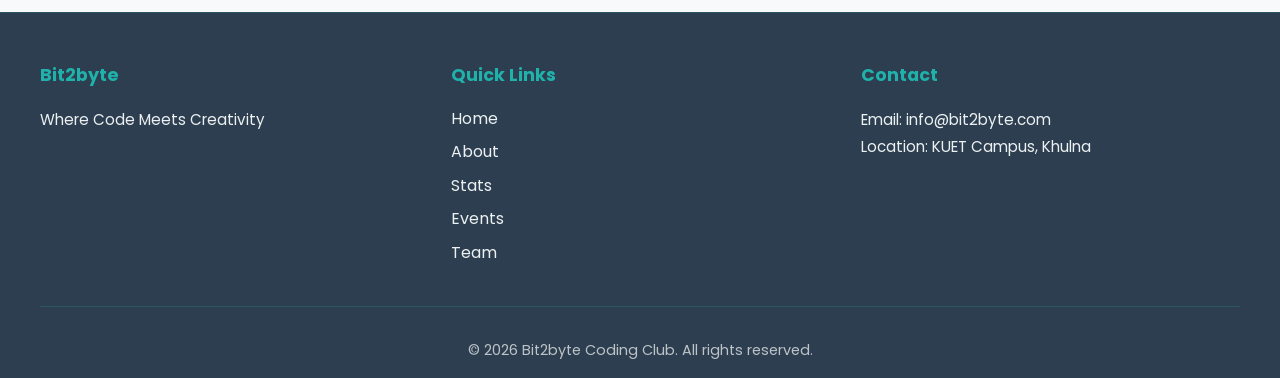
==== commit 5df7e25b: "updated writings" ====
--- a/index.html
+++ b/index.html
@@ -308,7 +308,7 @@
                 <div class="footer-section">
                     <h4>Contact</h4>
                     <p>Email: info@bit2byte.com</p>
-                    <p>Location: Tech Campus, City</p>
+                    <p>Location: KUET Campus, Khulna</p>
                 </div>
             </div>
             <div class="footer-bottom">
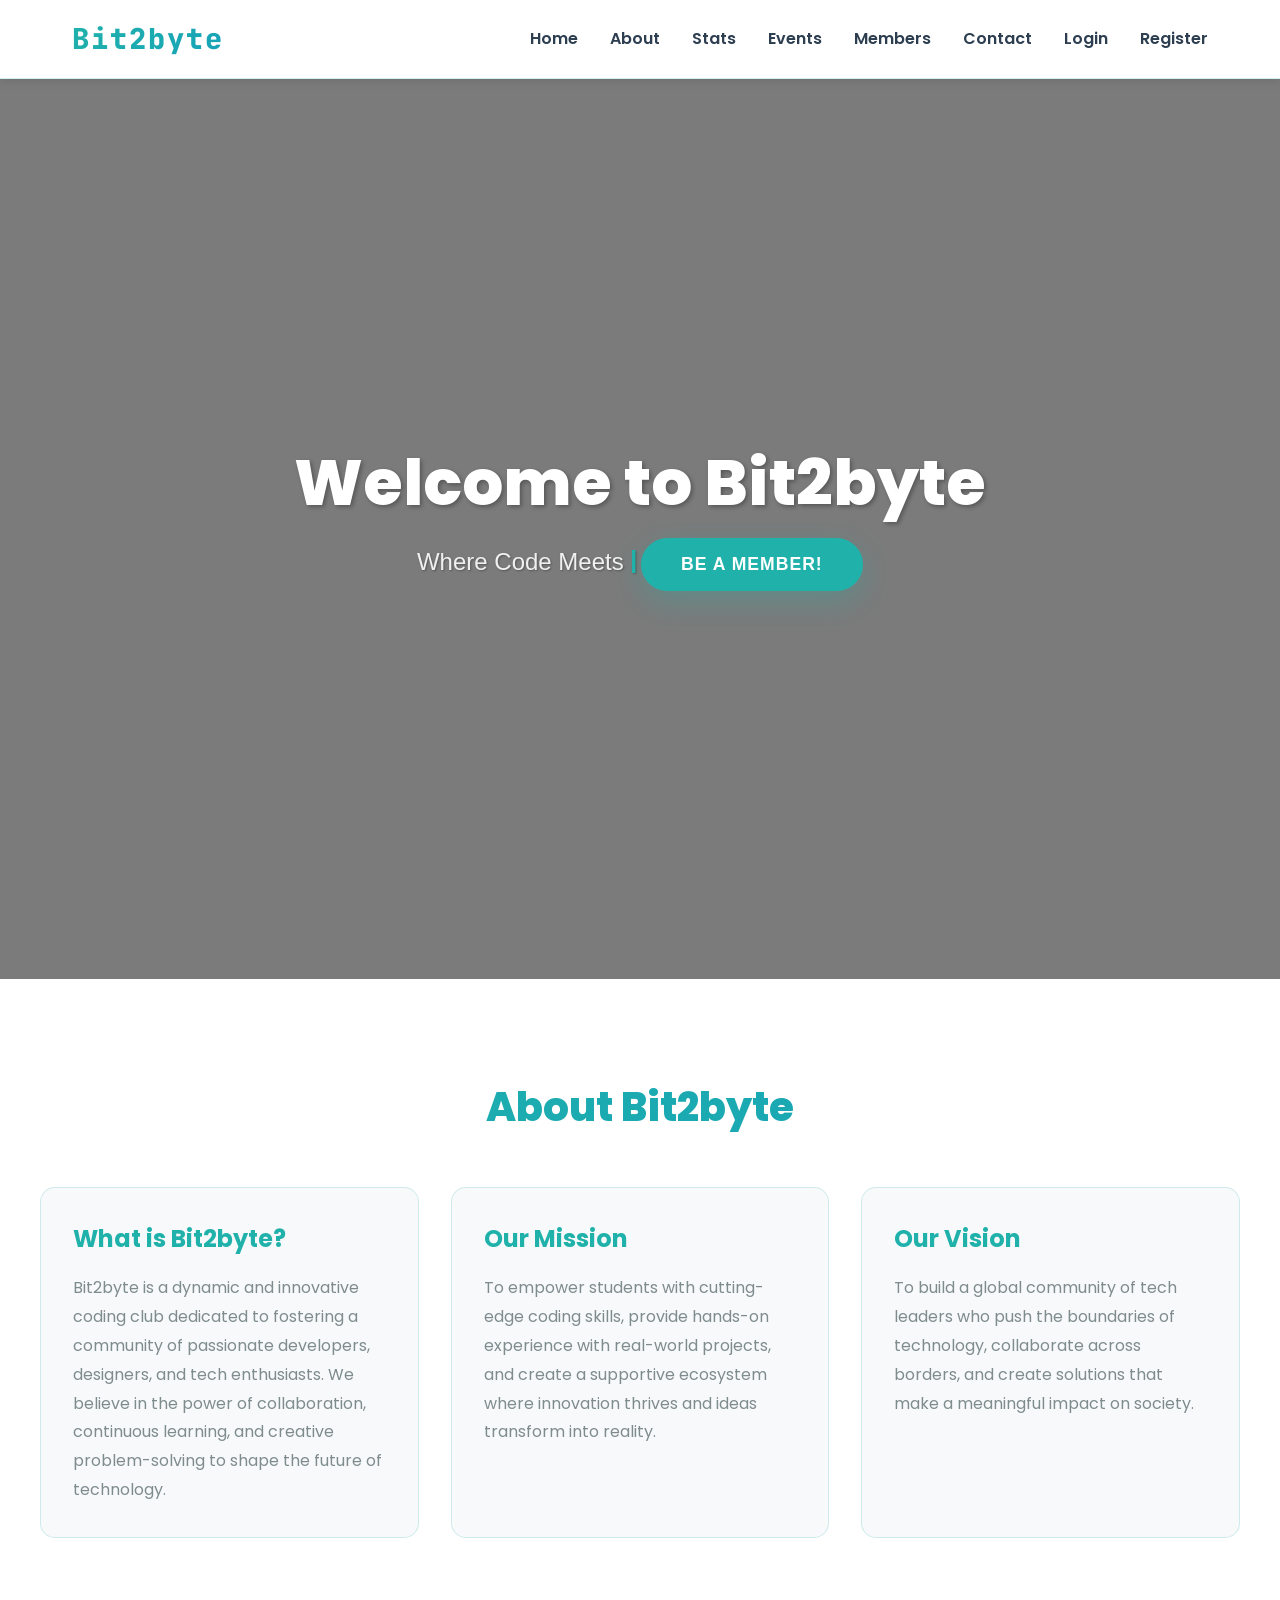
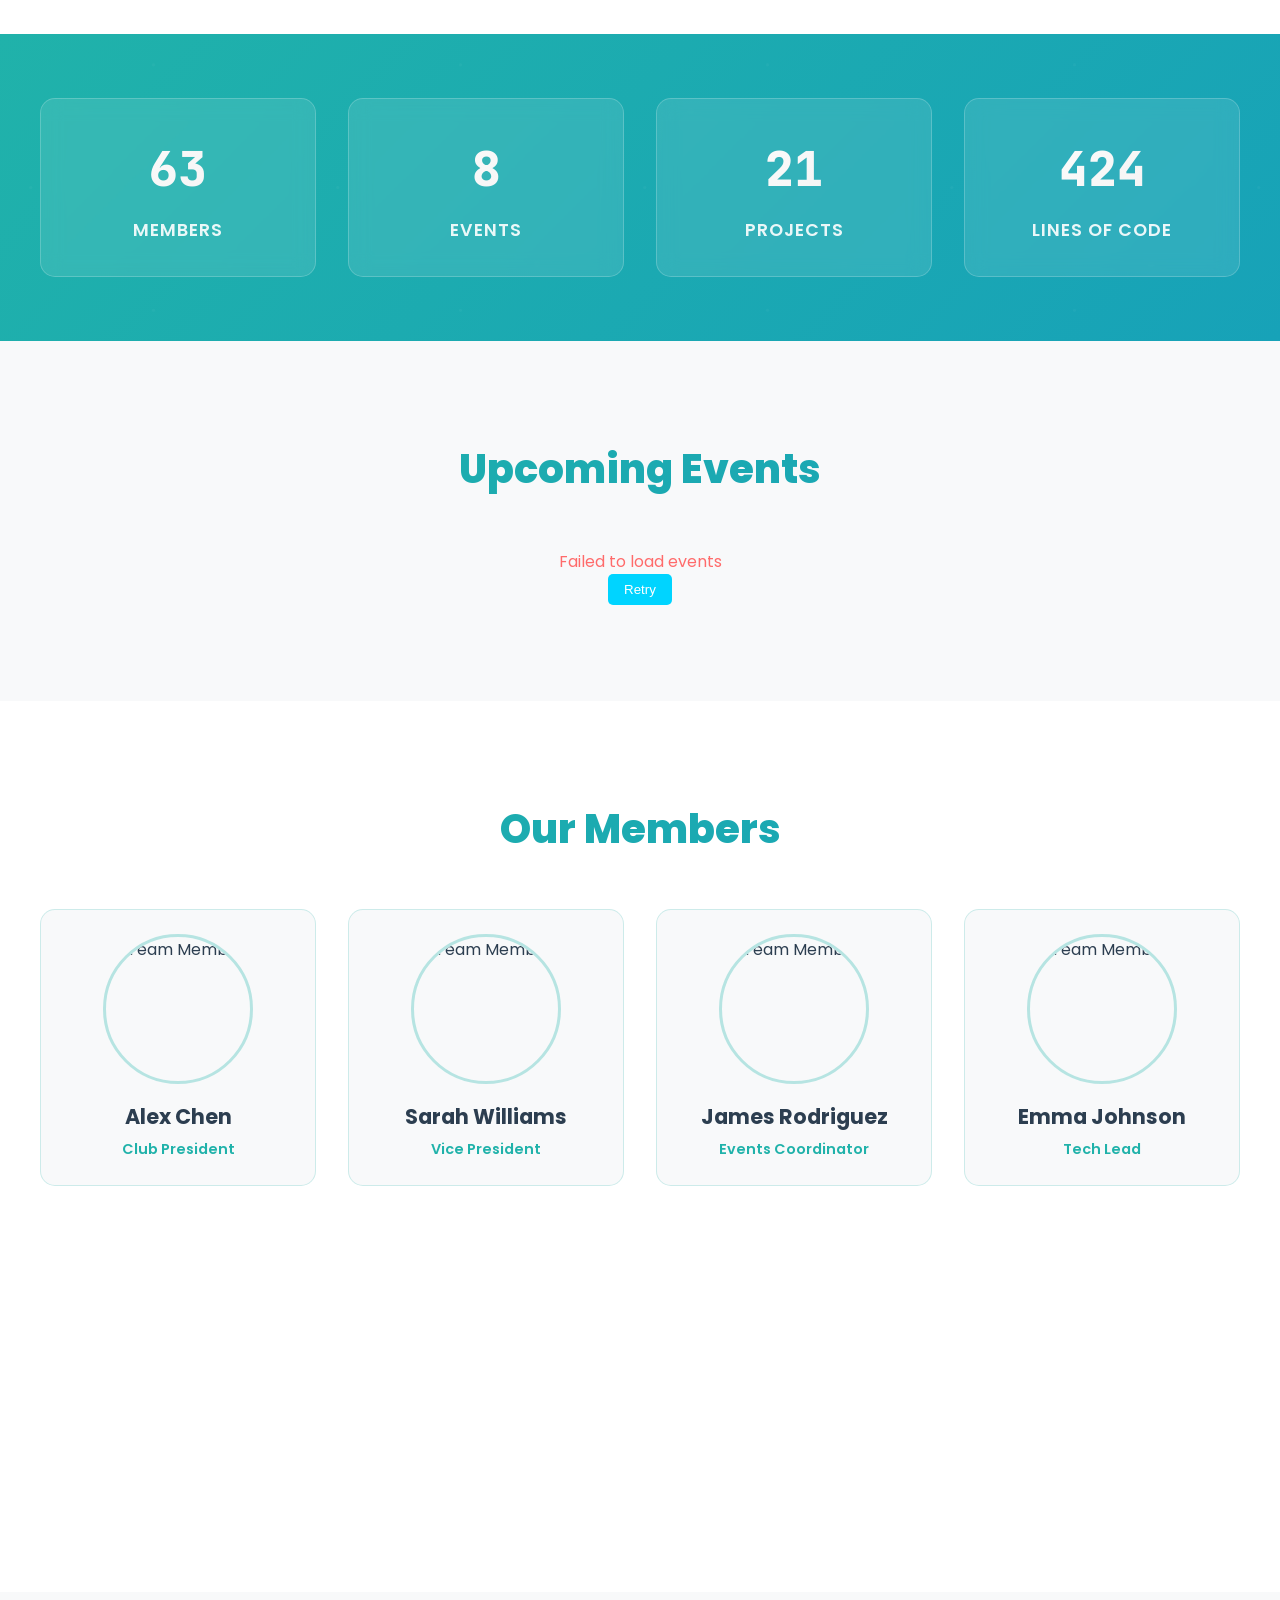
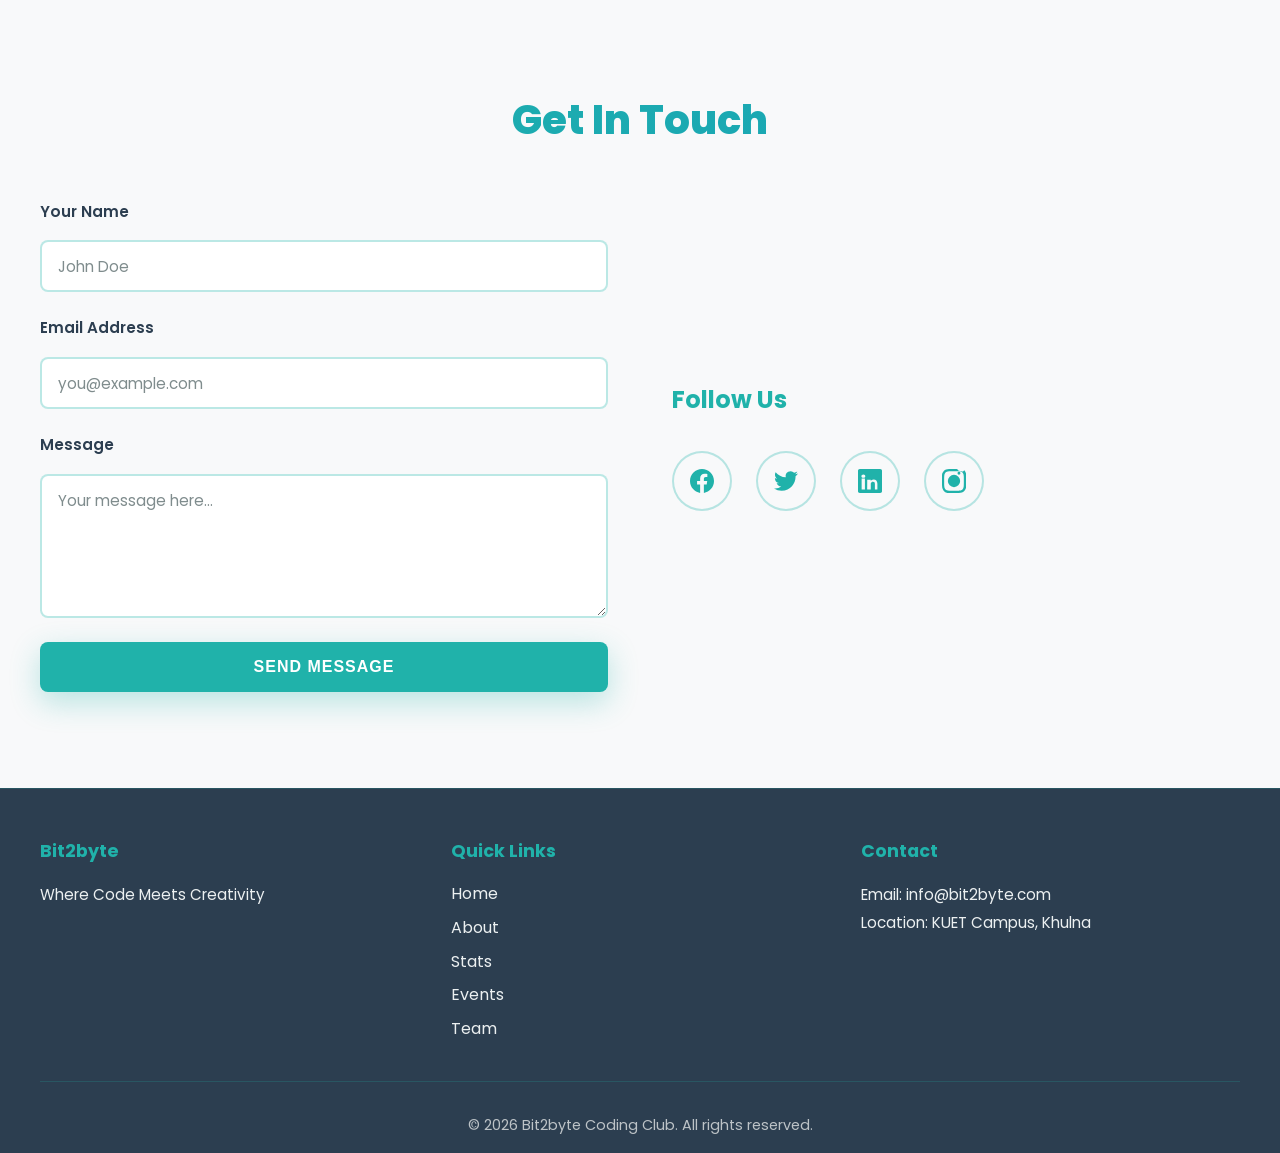
==== commit 930cf0e9: "PHP added now its time for php! members form, login section, admin dashboard. but its not running we" ====
--- a/index.html
+++ b/index.html
@@ -27,6 +27,10 @@
                 <li><a href="#events" class="nav-link">Events</a></li>
                 <li><a href="#team" class="nav-link">Members</a></li>
                 <li><a href="#contact" class="nav-link">Contact</a></li>
+                <li id="adminLink" style="display: none;"><a href="admin.php" class="nav-link">Admin</a></li>
+                <li id="loginLink"><a href="login.php" class="nav-link">Login</a></li>
+                <li id="registerLink"><a href="register.php" class="nav-link">Register</a></li>
+                <li id="logoutLink" style="display: none;"><a href="logout.php" class="nav-link">Logout</a></li>
             </ul>
         </div>
     </nav>
@@ -96,62 +100,8 @@
     <section id="events" class="events">
         <div class="events-container">
             <h2 class="section-title">Upcoming Events</h2>
-            <div class="events-grid">
-                <!-- Event Card 1: Hackathon -->
-                <div class="event-card">
-                    <div class="event-image">
-                        <img src="https://images.unsplash.com/photo-1517694712202-14dd9538aa97?w=400&h=300&fit=crop" alt="Hackathon">
-                    </div>
-                    <div class="event-info">
-                        <h3>Annual Hackathon</h3>
-                        <p class="event-date">May 15, 2026</p>
-                        <p class="event-description">
-                            Join our 24-hour hackathon where you'll collaborate with amazing developers to build innovative solutions and compete for exciting prizes.
-                        </p>
-                    </div>
-                </div>
-
-                <!-- Event Card 2: Workshop -->
-                <div class="event-card">
-                    <div class="event-image">
-                        <img src="https://images.unsplash.com/photo-1552664730-d307ca884978?w=400&h=300&fit=crop" alt="Web Development Workshop">
-                    </div>
-                    <div class="event-info">
-                        <h3>Web Development Workshop</h3>
-                        <p class="event-date">May 22, 2026</p>
-                        <p class="event-description">
-                            Learn modern web development techniques and best practices from industry experts. Perfect for beginners and intermediate developers.
-                        </p>
-                    </div>
-                </div>
-
-                <!-- Event Card 3: Coding Contest -->
-                <div class="event-card">
-                    <div class="event-image">
-                        <img src="https://images.unsplash.com/photo-1517694712999-b8d9e7bae9eb?w=400&h=300&fit=crop" alt="Coding Contest">
-                    </div>
-                    <div class="event-info">
-                        <h3>Coding Contest</h3>
-                        <p class="event-date">June 5, 2026</p>
-                        <p class="event-description">
-                            Test your problem-solving skills in our competitive coding contest. Compete with peers and showcase your programming prowess.
-                        </p>
-                    </div>
-                </div>
-
-                <!-- Event Card 4: Tech Talk Seminar -->
-                <div class="event-card">
-                    <div class="event-image">
-                        <img src="https://images.unsplash.com/photo-1552664730-d307ca884978?w=400&h=300&fit=crop" alt="Tech Talk Seminar">
-                    </div>
-                    <div class="event-info">
-                        <h3>Tech Talk Seminar</h3>
-                        <p class="event-date">June 12, 2026</p>
-                        <p class="event-description">
-                            Hear from industry leaders about the latest trends in AI, blockchain, and cloud computing. Gain insights into future career opportunities.
-                        </p>
-                    </div>
-                </div>
+            <div class="events-grid" id="eventsGrid">
+                <!-- Events will be loaded dynamically -->
             </div>
         </div>
     </section>
@@ -237,7 +187,7 @@
             <div class="contact-content">
                 <!-- Contact Form -->
                 <div class="contact-form-wrapper">
-                    <form class="contact-form">
+                    <form class="contact-form" method="POST" action="contact-submit.php">
                         <div class="form-group">
                             <label for="name">Your Name</label>
                             <input type="text" id="name" name="name" placeholder="John Doe" required>
@@ -253,7 +203,7 @@
                             <textarea id="message" name="message" rows="5" placeholder="Your message here..." required></textarea>
                         </div>
 
-                        <button type="submit" class="submit-button">Send Message</button>
+                        <button id="submitBtn" type="submit" class="submit-button">Send Message</button>
                     </form>
                 </div>
 
--- a/animations.css
+++ b/animations.css
@@ -1,166 +1,230 @@
-/* ============================================================
-   ANIMATIONS.CSS - Animation Styles for Bit2byte Website
-   ============================================================ */
-
-/* Typewriter Effect */
-.typewriter {
-    position: relative;
-    display: inline-block;
-}
-
-.typewriter::after {
-    content: '|';
-    animation: blink 1s infinite;
-    color: var(--primary-color);
-    font-weight: 600;
-}
-
-@keyframes blink {
-    0%, 50% { opacity: 1; }
-    51%, 100% { opacity: 0; }
-}
-
-/* Sticky Navbar */
-.navbar.sticky {
-    background: rgba(255, 255, 255, 0.95);
-    backdrop-filter: blur(10px);
-    box-shadow: 0 2px 20px rgba(0, 0, 0, 0.1);
-    transform: translateY(0);
-    transition: all 0.3s ease;
-}
-
-.navbar.sticky .nav-container {
-    padding: 0.5rem 2rem;
-}
-
-.navbar.sticky .logo-text {
-    font-size: 1.5rem;
-}
-
-/* Toast Notification */
-.toast {
-    position: fixed;
-    bottom: 20px;
-    right: 20px;
-    background: #4CAF50;
-    color: white;
-    padding: 1rem 1.5rem;
-    border-radius: 8px;
-    box-shadow: 0 4px 12px rgba(0, 0, 0, 0.15);
-    z-index: 1000;
-    transform: translateX(400px);
-    transition: transform 0.3s ease;
-    font-weight: 500;
-    max-width: 300px;
-}
-
-.toast.show {
-    transform: translateX(0);
-}
-
-.toast.error {
-    background: #f44336;
-}
-
-/* Skeleton Loading */
-.skeleton {
-    background: linear-gradient(90deg, #f0f0f0 25%, #e0e0e0 50%, #f0f0f0 75%);
-    background-size: 200% 100%;
-    animation: loading 1.5s infinite;
-    border-radius: 8px;
-}
-
-@keyframes loading {
-    0% { background-position: 200% 0; }
-    100% { background-position: -200% 0; }
-}
-
-.skeleton-card {
-    height: 300px;
-    margin-bottom: 1rem;
-}
-
-.skeleton-text {
-    height: 20px;
-    margin-bottom: 0.5rem;
-}
-
-.skeleton-text.short {
-    width: 60%;
-}
-
-.skeleton-text.long {
-    width: 80%;
-}
-
-/* Card Tilt Effect */
-.card-tilt {
-    transition: transform 0.1s ease;
-    transform-style: preserve-3d;
-}
-
-/* Intersection Observer Animations */
-.fade-in {
-    opacity: 0;
-    transform: translateY(30px);
-    transition: opacity 0.6s ease, transform 0.6s ease;
-}
-
-.fade-in.animate {
-    opacity: 1;
-    transform: translateY(0);
-}
-
-.slide-up {
-    opacity: 0;
-    transform: translateY(50px);
-    transition: opacity 0.8s ease, transform 0.8s ease;
-}
-
-.slide-up.animate {
-    opacity: 1;
-    transform: translateY(0);
-}
-
-.slide-left {
-    opacity: 0;
-    transform: translateX(-50px);
-    transition: opacity 0.8s ease, transform 0.8s ease;
-}
-
-.slide-left.animate {
-    opacity: 1;
-    transform: translateX(0);
-}
-
-.slide-right {
-    opacity: 0;
-    transform: translateX(50px);
-    transition: opacity 0.8s ease, transform 0.8s ease;
-}
-
-.slide-right.animate {
-    opacity: 1;
-    transform: translateX(0);
-}
-
-/* Stats Counter Animation */
-.stat-number.counting {
-    animation: countPulse 0.5s ease;
-}
-
-@keyframes countPulse {
-    0% { transform: scale(1); }
-    50% { transform: scale(1.1); }
-    100% { transform: scale(1); }
-}
-
-/* Mobile Responsive Animations */
-@media (max-width: 768px) {
-    .toast {
-        left: 20px;
-        right: 20px;
-        bottom: 20px;
-        max-width: none;
-    }
-}+/* ============================================================
+   ANIMATIONS.CSS - Animation Styles for Bit2byte Website
+   ============================================================ */
+
+/* Typewriter Effect */
+.typewriter {
+    position: relative;
+    display: inline-block;
+}
+
+.typewriter::after {
+    content: '|';
+    animation: blink 1s infinite;
+    color: var(--primary-color);
+    font-weight: 600;
+}
+
+@keyframes blink {
+    0%, 50% { opacity: 1; }
+    51%, 100% { opacity: 0; }
+}
+
+/* Sticky Navbar */
+.navbar.sticky {
+    background: rgba(255, 255, 255, 0.95);
+    backdrop-filter: blur(10px);
+    box-shadow: 0 2px 20px rgba(0, 0, 0, 0.1);
+    transform: translateY(0);
+    transition: all 0.3s ease;
+}
+
+.navbar.sticky .nav-container {
+    padding: 0.5rem 2rem;
+}
+
+.navbar.sticky .logo-text {
+    font-size: 1.5rem;
+}
+
+/* Toast Notification */
+.toast {
+    position: fixed;
+    bottom: 20px;
+    right: 20px;
+    background: #4CAF50;
+    color: white;
+    padding: 1rem 1.5rem;
+    border-radius: 8px;
+    box-shadow: 0 4px 12px rgba(0, 0, 0, 0.15);
+    z-index: 1000;
+    transform: translateX(400px);
+    transition: transform 0.3s ease;
+    font-weight: 500;
+    max-width: 300px;
+}
+
+.toast.show {
+    transform: translateX(0);
+}
+
+.toast.error {
+    background: #f44336;
+}
+
+/* Skeleton Loading */
+.skeleton {
+    background: linear-gradient(90deg, #f0f0f0 25%, #e0e0e0 50%, #f0f0f0 75%);
+    background-size: 200% 100%;
+    animation: loading 1.5s infinite;
+    border-radius: 8px;
+}
+
+@keyframes loading {
+    0% { background-position: 200% 0; }
+    100% { background-position: -200% 0; }
+}
+
+.skeleton-card {
+    height: 300px;
+    margin-bottom: 1rem;
+}
+
+.skeleton-text {
+    height: 20px;
+    margin-bottom: 0.5rem;
+}
+
+.skeleton-text.short {
+    width: 60%;
+}
+
+.skeleton-text.long {
+    width: 80%;
+}
+
+/* Card Tilt Effect */
+.card-tilt {
+    transition: transform 0.1s ease;
+    transform-style: preserve-3d;
+}
+
+/* Intersection Observer Animations */
+.fade-in {
+    opacity: 0;
+    transform: translateY(30px);
+    transition: opacity 0.6s ease, transform 0.6s ease;
+}
+
+.fade-in.animate {
+    opacity: 1;
+    transform: translateY(0);
+}
+
+.slide-up {
+    opacity: 0;
+    transform: translateY(50px);
+    transition: opacity 0.8s ease, transform 0.8s ease;
+}
+
+.slide-up.animate {
+    opacity: 1;
+    transform: translateY(0);
+}
+
+.slide-left {
+    opacity: 0;
+    transform: translateX(-50px);
+    transition: opacity 0.8s ease, transform 0.8s ease;
+}
+
+.slide-left.animate {
+    opacity: 1;
+    transform: translateX(0);
+}
+
+.slide-right {
+    opacity: 0;
+    transform: translateX(50px);
+    transition: opacity 0.8s ease, transform 0.8s ease;
+}
+
+.slide-right.animate {
+    opacity: 1;
+    transform: translateX(0);
+}
+
+/* Stats Counter Animation */
+.stat-number.counting {
+    animation: countPulse 0.5s ease;
+}
+
+@keyframes countPulse {
+    0% { transform: scale(1); }
+    50% { transform: scale(1.1); }
+    100% { transform: scale(1); }
+}
+
+/* Mobile Responsive Animations */
+@media (max-width: 768px) {
+    .toast {
+        left: 20px;
+        right: 20px;
+        bottom: 20px;
+        max-width: none;
+    }
+}/ *   R S V P   B u t t o n   S t y l e s   * / 
+ . e v e n t - a c t i o n s   { 
+         m a r g i n - t o p :   1 r e m ; 
+         d i s p l a y :   f l e x ; 
+         f l e x - d i r e c t i o n :   c o l u m n ; 
+         g a p :   0 . 5 r e m ; 
+         a l i g n - i t e m s :   f l e x - s t a r t ; 
+ } 
+ 
+ . r s v p - b t n   { 
+         p a d d i n g :   0 . 7 5 r e m   1 . 5 r e m ; 
+         b o r d e r :   n o n e ; 
+         b o r d e r - r a d i u s :   5 p x ; 
+         c u r s o r :   p o i n t e r ; 
+         f o n t - w e i g h t :   6 0 0 ; 
+         f o n t - f a m i l y :   + 
+ \ P o p p i n s \ ' ,   s a n s - s e r i f ; 
+         t r a n s i t i o n :   a l l   0 . 3 s   e a s e ; 
+         t e x t - d e c o r a t i o n :   n o n e ; 
+         d i s p l a y :   i n l i n e - b l o c k ; 
+ } 
+ 
+ . r s v p - b t n : d i s a b l e d   { 
+         o p a c i t y :   0 . 6 ; 
+         c u r s o r :   n o t - a l l o w e d ; 
+ } 
+ 
+ . r s v p - j o i n   { 
+         b a c k g r o u n d :   l i n e a r - g r a d i e n t ( 1 3 5 d e g ,   # 0 0 d 4 f f ,   # 0 0 9 9 c c ) ; 
+         c o l o r :   w h i t e ; 
+ } 
+ 
+ . r s v p - j o i n : h o v e r   { 
+         t r a n s f o r m :   t r a n s l a t e Y ( - 2 p x ) ; 
+         b o x - s h a d o w :   0   5 p x   1 5 p x   r g b a ( 0 ,   2 1 2 ,   2 5 5 ,   0 . 3 ) ; 
+ } 
+ 
+ . r s v p - c a n c e l   { 
+         b a c k g r o u n d :   l i n e a r - g r a d i e n t ( 1 3 5 d e g ,   # f f 6 b 6 b ,   # c c 5 5 5 5 ) ; 
+         c o l o r :   w h i t e ; 
+ } 
+ 
+ . r s v p - c a n c e l : h o v e r   { 
+         t r a n s f o r m :   t r a n s l a t e Y ( - 2 p x ) ; 
+         b o x - s h a d o w :   0   5 p x   1 5 p x   r g b a ( 2 5 5 ,   1 0 7 ,   1 0 7 ,   0 . 3 ) ; 
+ } 
+ 
+ . r s v p - l o g i n   { 
+         b a c k g r o u n d :   r g b a ( 2 5 5 ,   2 5 5 ,   2 5 5 ,   0 . 1 ) ; 
+         c o l o r :   # 0 0 d 4 f f ; 
+         b o r d e r :   1 p x   s o l i d   r g b a ( 0 ,   2 1 2 ,   2 5 5 ,   0 . 3 ) ; 
+ } 
+ 
+ . r s v p - l o g i n : h o v e r   { 
+         b a c k g r o u n d :   r g b a ( 0 ,   2 1 2 ,   2 5 5 ,   0 . 1 ) ; 
+ } 
+ 
+ . r s v p - c o u n t   { 
+         f o n t - s i z e :   0 . 9 r e m ; 
+         c o l o r :   # c c c ; 
+         f o n t - w e i g h t :   5 0 0 ; 
+ } + 
+ 
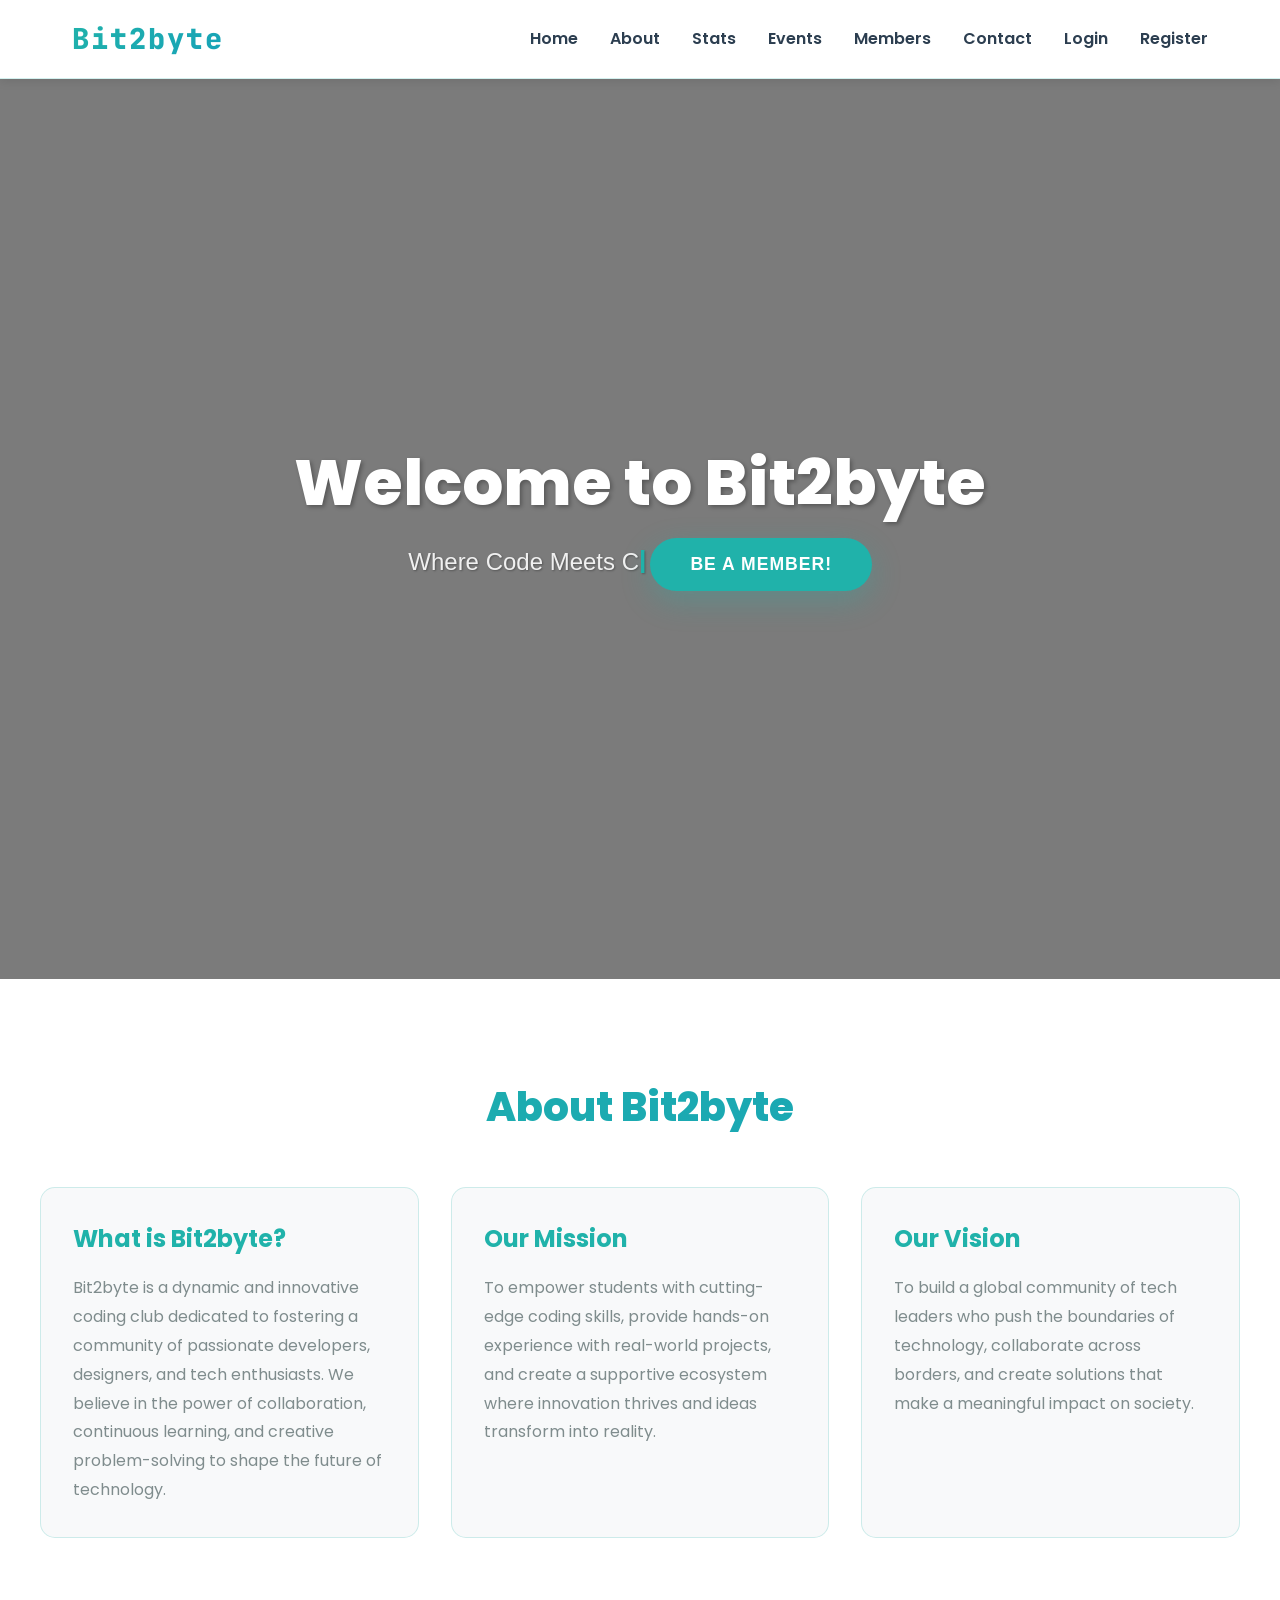
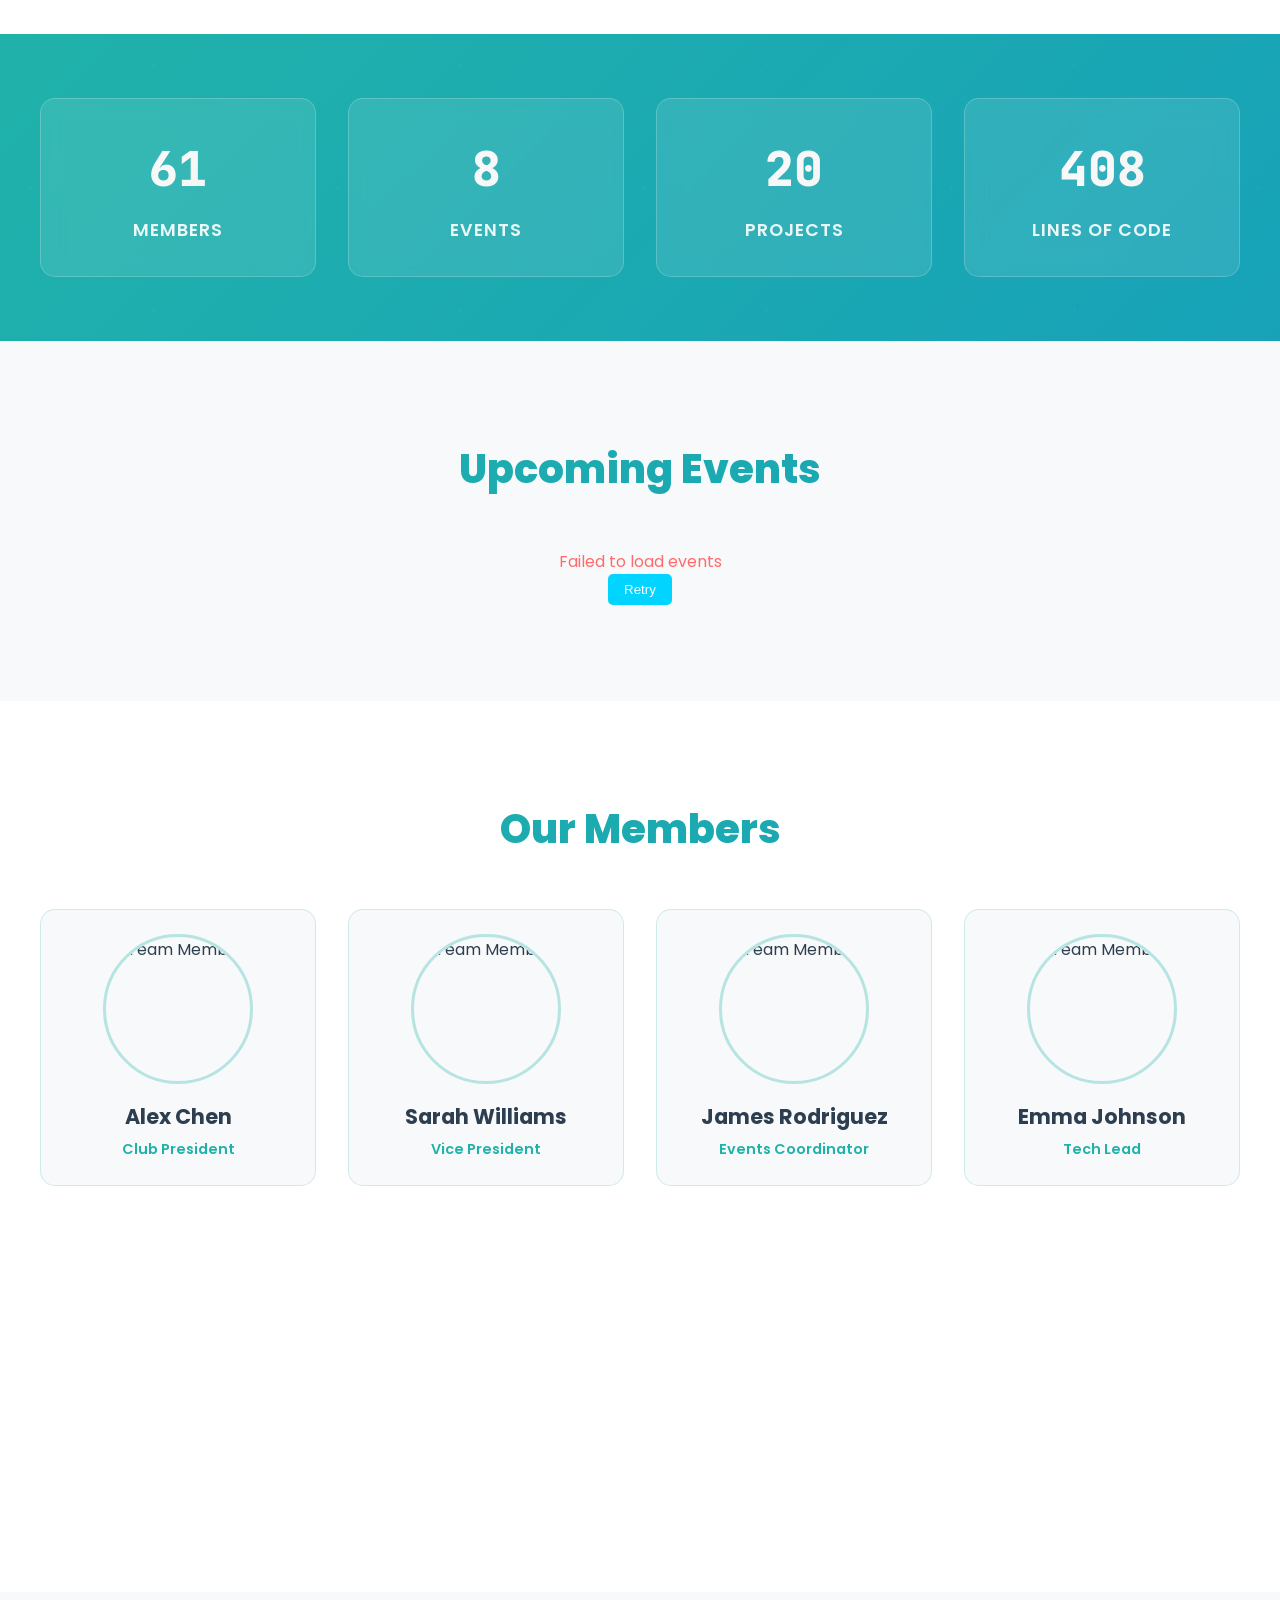
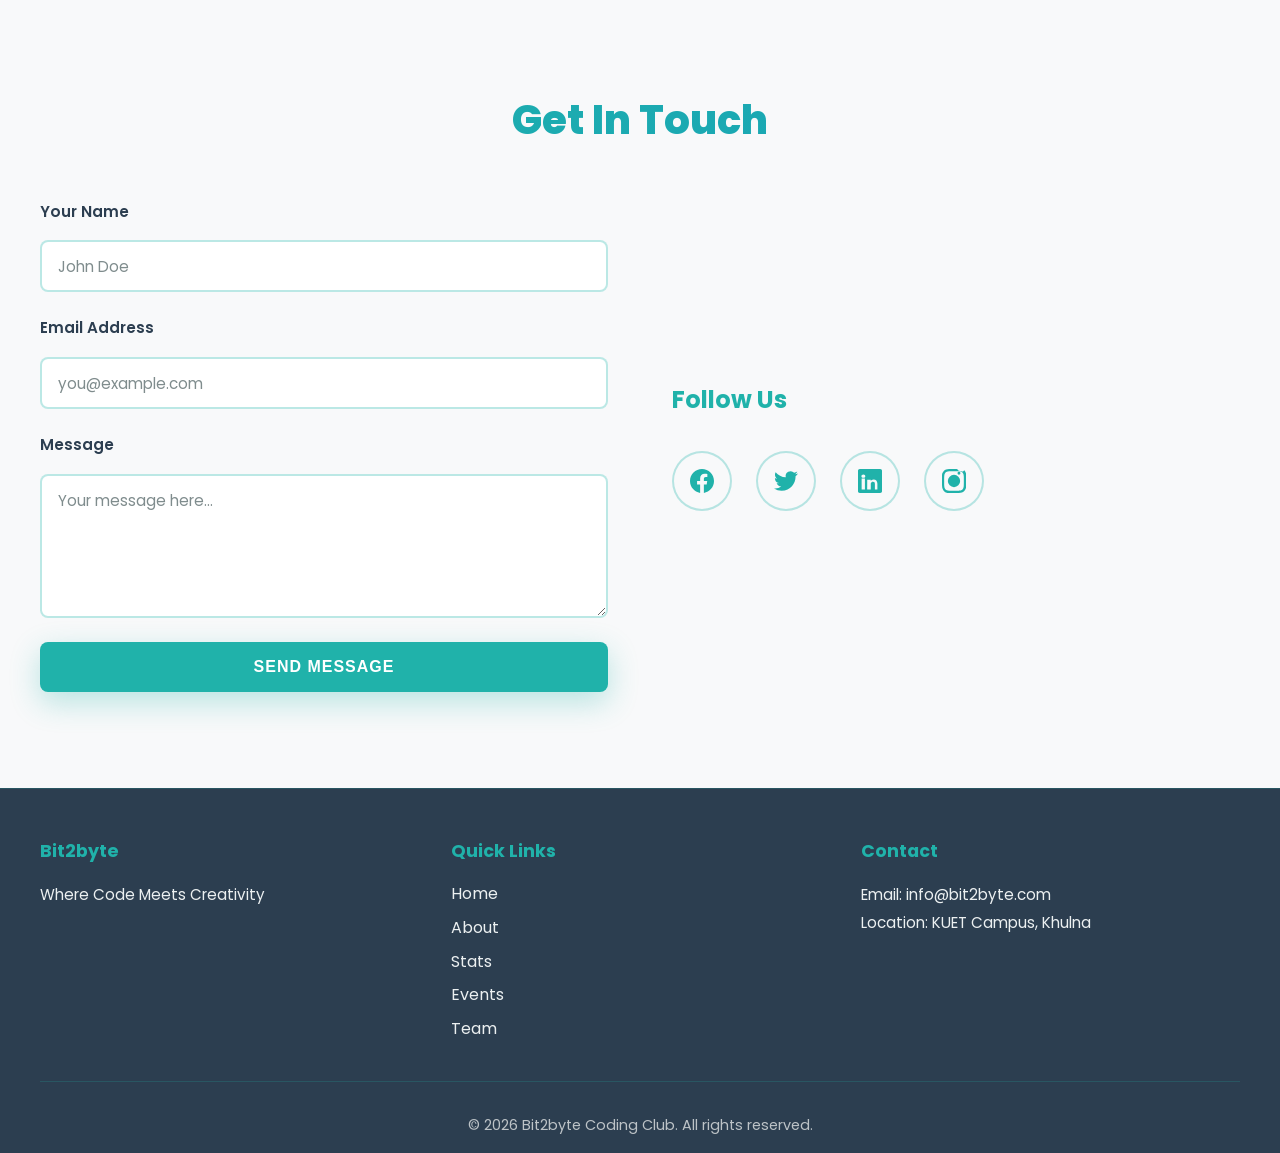
==== commit 74723718: "updated" ====
--- a/index.html
+++ b/index.html
@@ -101,7 +101,7 @@
         <div class="events-container">
             <h2 class="section-title">Upcoming Events</h2>
             <div class="events-grid" id="eventsGrid">
-                <!-- Events will be loaded dynamically -->
+                <!-- Events will be loaded  -->
             </div>
         </div>
     </section>
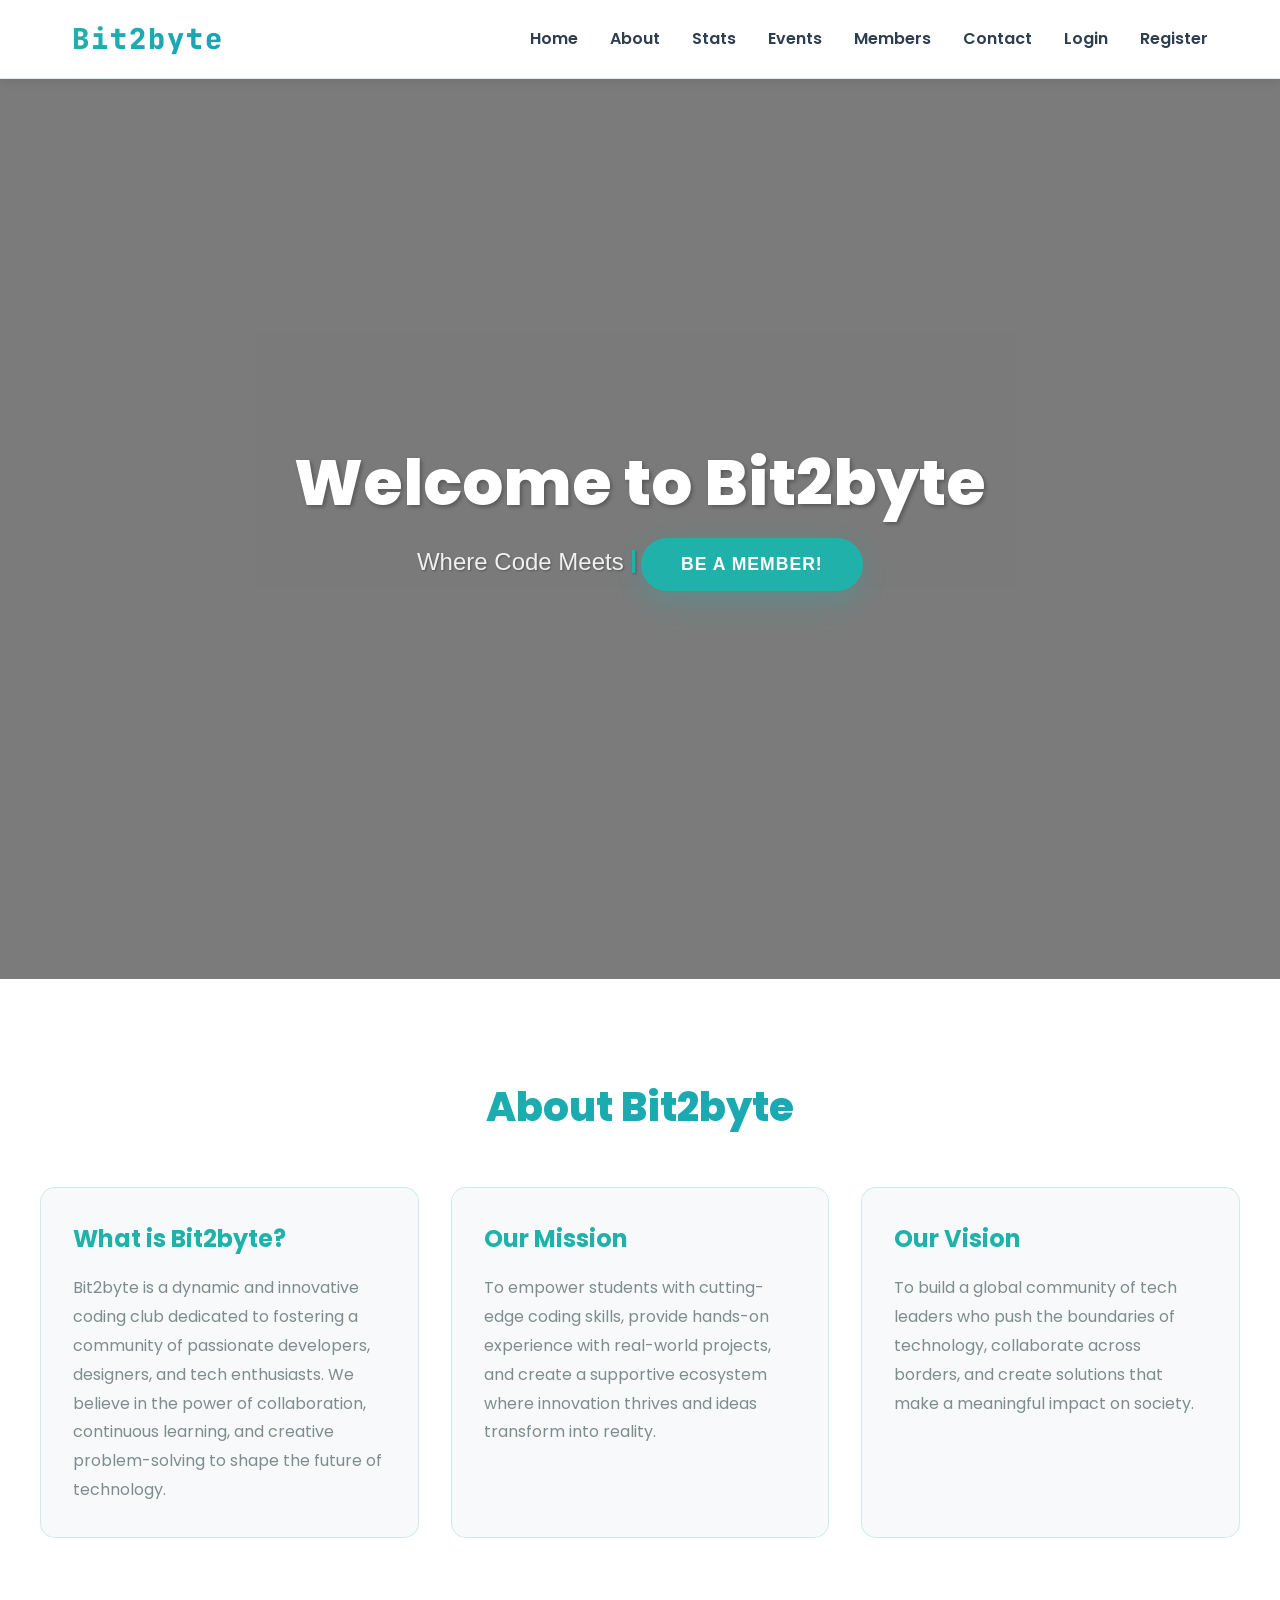
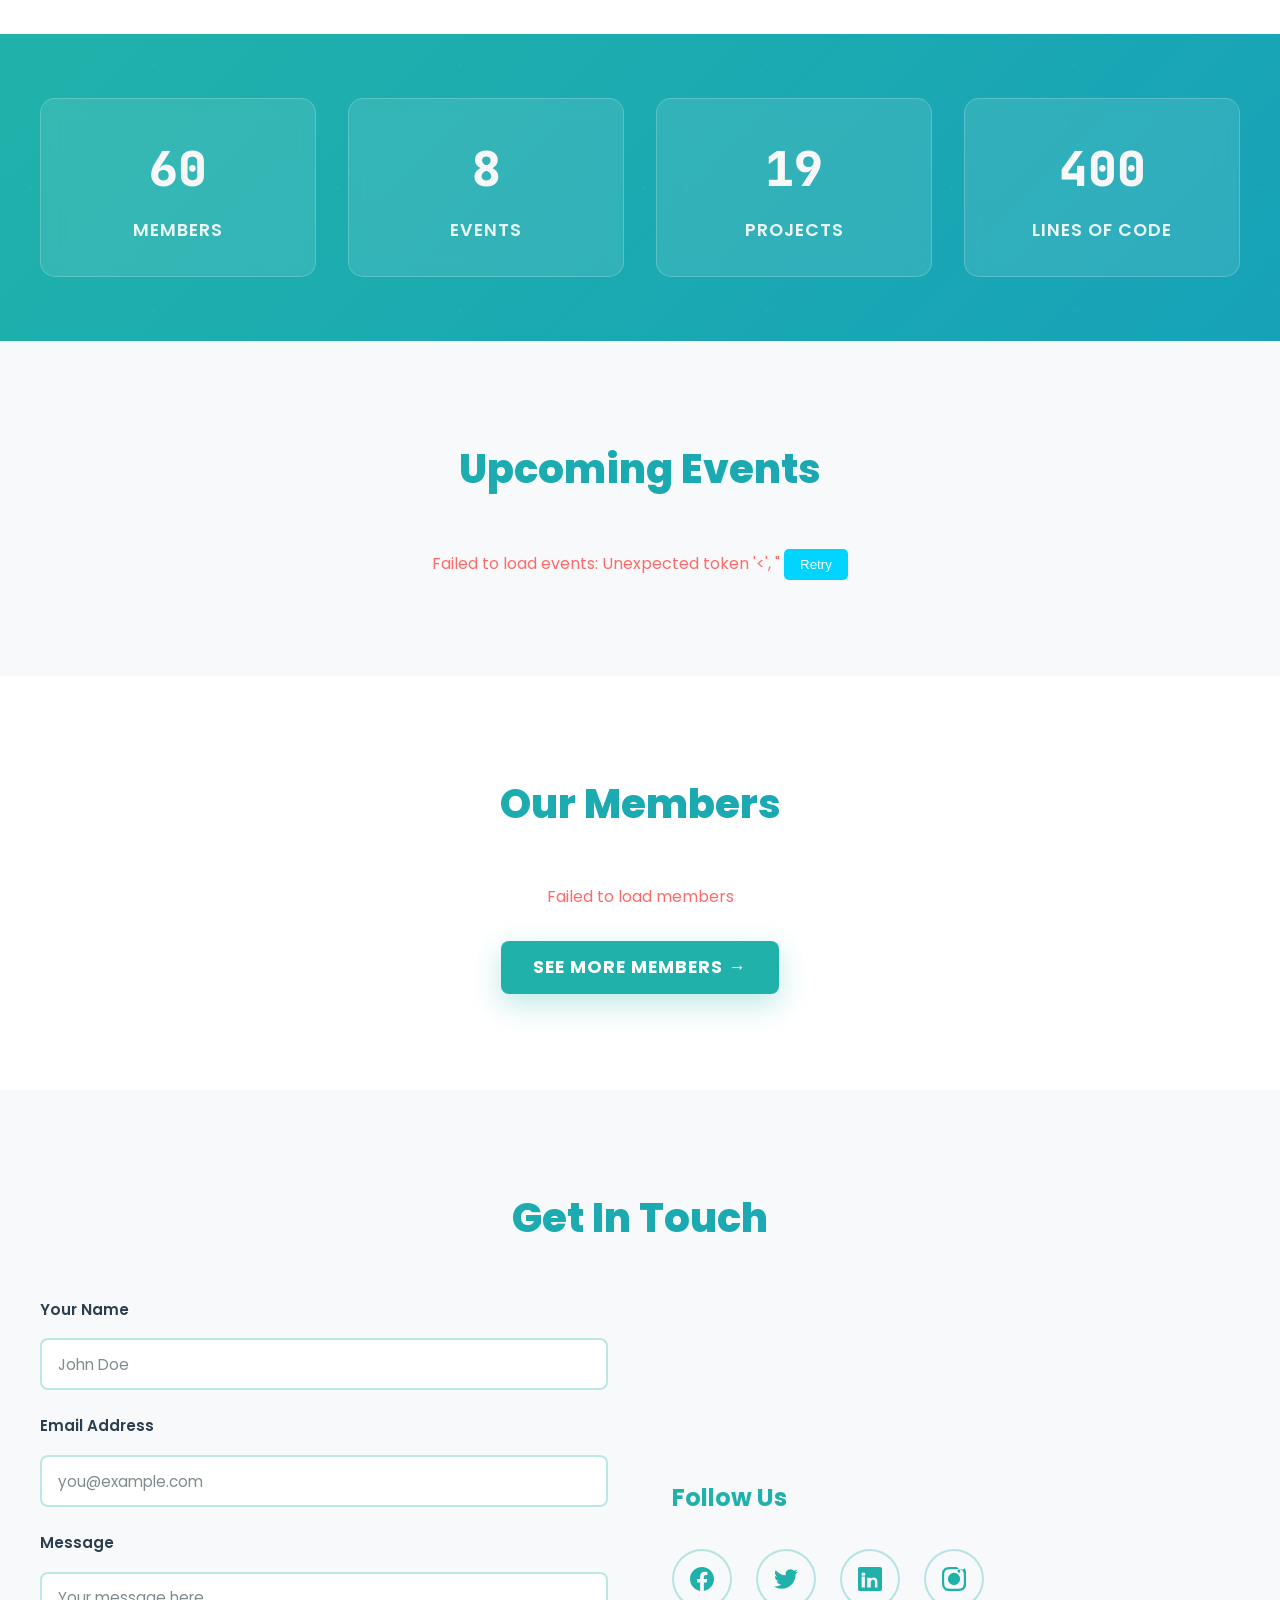
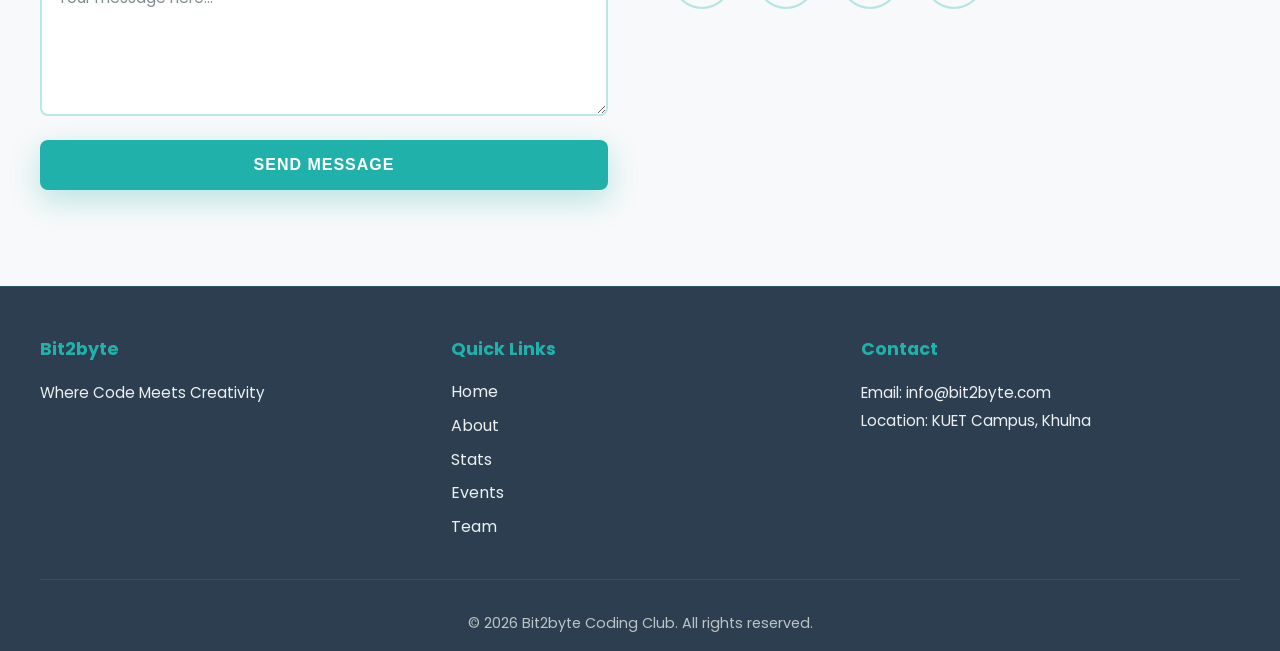
==== commit 09ffb237: "updated the event page, but still not working" ====
--- a/index.html
+++ b/index.html
@@ -110,72 +110,11 @@
     <section id="team" class="team">
         <div class="team-container">
             <h2 class="section-title">Our Members</h2>
-            <div class="team-grid">
-                <!-- Team Member 1 -->
-                <div class="team-card">
-                    <div class="team-image">
-                        <img src="https://images.unsplash.com/photo-1507003211169-0a1dd7228f2d?w=300&h=300&fit=crop" alt="Team Member">
-                    </div>
-                    <div class="team-info">
-                        <h3>Alex Chen</h3>
-                        <p class="role">Club President</p>
-                    </div>
-                </div>
-
-                <!-- Team Member 2 -->
-                <div class="team-card">
-                    <div class="team-image">
-                        <img src="https://images.unsplash.com/photo-1494790108377-be9c29b29330?w=300&h=300&fit=crop" alt="Team Member">
-                    </div>
-                    <div class="team-info">
-                        <h3>Sarah Williams</h3>
-                        <p class="role">Vice President</p>
-                    </div>
-                </div>
-
-                <!-- Team Member 3 -->
-                <div class="team-card">
-                    <div class="team-image">
-                        <img src="https://images.unsplash.com/photo-1507003211169-0a1dd7228f2d?w=300&h=300&fit=crop" alt="Team Member">
-                    </div>
-                    <div class="team-info">
-                        <h3>James Rodriguez</h3>
-                        <p class="role">Events Coordinator</p>
-                    </div>
-                </div>
-
-                <!-- Team Member 4 -->
-                <div class="team-card">
-                    <div class="team-image">
-                        <img src="https://images.unsplash.com/photo-1494790108377-be9c29b29330?w=300&h=300&fit=crop" alt="Team Member">
-                    </div>
-                    <div class="team-info">
-                        <h3>Emma Johnson</h3>
-                        <p class="role">Tech Lead</p>
-                    </div>
-                </div>
-
-                <!-- Team Member 5 -->
-                <div class="team-card">
-                    <div class="team-image">
-                        <img src="https://images.unsplash.com/photo-1507003211169-0a1dd7228f2d?w=300&h=300&fit=crop" alt="Team Member">
-                    </div>
-                    <div class="team-info">
-                        <h3>Michael Park</h3>
-                        <p class="role">Marketing Lead</p>
-                    </div>
-                </div>
-
-                <!-- Team Member 6 -->
-                <div class="team-card">
-                    <div class="team-image">
-                        <img src="https://images.unsplash.com/photo-1494790108377-be9c29b29330?w=300&h=300&fit=crop" alt="Team Member">
-                    </div>
-                    <div class="team-info">
-                        <h3>Lisa Thompson</h3>
-                        <p class="role">Community Manager</p>
-                    </div>
-                </div>
+            <div class="team-grid" id="teamGrid">
+                <!-- Members will be loaded here -->
+            </div>
+            <div style="text-align: center; margin-top: 2rem;">
+                <a href="all-members.php" class="cta-button" style="display: inline-block; padding: 0.75rem 2rem; text-decoration: none; border-radius: 8px;">See More Members →</a>
             </div>
         </div>
     </section>
--- a/style.css
+++ b/style.css
@@ -1198,3 +1198,371 @@
         transition-duration: 0.01ms !important;
     }
 }
+
+/* ============================================================
+   ALERT MESSAGES
+   ============================================================ */
+
+.alert {
+    padding: 1rem 1.25rem;
+    border-radius: 8px;
+    margin-bottom: 1.5rem;
+    font-size: 0.95rem;
+    line-height: 1.6;
+}
+
+.alert ul {
+    list-style: none;
+    padding-left: 0;
+    margin: 0;
+}
+
+.alert ul li::before {
+    content: '⚠ ';
+}
+
+.alert-error {
+    background: linear-gradient(135deg, #fff5f5, #ffe8e8);
+    border: 1px solid #feb2b2;
+    color: #9b2c2c;
+}
+
+.alert-success {
+    background: linear-gradient(135deg, #f0fff4, #e6ffed);
+    border: 1px solid #9ae6b4;
+    color: #276749;
+}
+
+/* ============================================================
+   FORM FOOTER LINK
+   ============================================================ */
+
+.form-footer {
+    margin-top: 1.5rem;
+    text-align: center;
+    color: var(--text-lighter);
+    font-size: 0.95rem;
+}
+
+.form-footer a {
+    color: var(--primary-color);
+    font-weight: 600;
+    text-decoration: none;
+    transition: var(--transition);
+}
+
+.form-footer a:hover {
+    text-decoration: underline;
+}
+
+/* ============================================================
+   PROFILE PAGE
+   ============================================================ */
+
+.profile-card {
+    display: flex;
+    flex-direction: column;
+    align-items: center;
+    gap: 2rem;
+    padding: 2rem 0;
+}
+
+.profile-avatar {
+    width: 100px;
+    height: 100px;
+    border-radius: 50%;
+    background: linear-gradient(135deg, var(--primary-color), var(--secondary-color));
+    display: flex;
+    align-items: center;
+    justify-content: center;
+    font-size: 2.5rem;
+    font-weight: 800;
+    color: #ffffff;
+    font-family: 'JetBrains Mono', monospace;
+    box-shadow: 0 8px 25px rgba(32, 178, 170, 0.3);
+    animation: fadeInUp 0.6s ease-out;
+}
+
+.profile-details {
+    width: 100%;
+    display: flex;
+    flex-direction: column;
+    gap: 1rem;
+}
+
+.profile-row {
+    display: flex;
+    justify-content: space-between;
+    align-items: center;
+    padding: 1rem 1.25rem;
+    background: #f8f9fa;
+    border-radius: 10px;
+    border: 1px solid rgba(32, 178, 170, 0.1);
+    transition: var(--transition);
+}
+
+.profile-row:hover {
+    border-color: rgba(32, 178, 170, 0.3);
+    box-shadow: 0 4px 12px rgba(32, 178, 170, 0.08);
+}
+
+.profile-label {
+    font-weight: 600;
+    color: var(--text-lighter);
+    font-size: 0.9rem;
+    text-transform: uppercase;
+    letter-spacing: 0.5px;
+}
+
+.profile-value {
+    font-weight: 600;
+    color: var(--text-light);
+    font-size: 1rem;
+}
+
+.role-badge {
+    display: inline-block;
+    padding: 0.25rem 0.75rem;
+    border-radius: 50px;
+    font-size: 0.85rem;
+    font-weight: 700;
+    text-transform: uppercase;
+    letter-spacing: 0.5px;
+}
+
+.role-user {
+    background: linear-gradient(135deg, #e6fffa, #b2f5ea);
+    color: #234e52;
+}
+
+.role-admin {
+    background: linear-gradient(135deg, #fefcbf, #fbd38d);
+    color: #744210;
+}
+
+.profile-actions {
+    display: flex;
+    gap: 1rem;
+    margin-top: 1.5rem;
+}
+
+@media (max-width: 480px) {
+    .profile-row {
+        flex-direction: column;
+        align-items: flex-start;
+        gap: 0.3rem;
+    }
+
+    .profile-actions {
+        flex-direction: column;
+    }
+}
+
+/* ============================================================
+   NAVBAR TOGGLE (HAMBURGER)
+   ============================================================ */
+
+.nav-toggle {
+    display: none;
+    flex-direction: column;
+    gap: 5px;
+    background: none;
+    border: none;
+    cursor: pointer;
+    padding: 4px;
+    z-index: 1001;
+}
+
+.nav-toggle span {
+    display: block;
+    width: 26px;
+    height: 3px;
+    background: var(--primary-color);
+    border-radius: 3px;
+    transition: var(--transition);
+}
+
+.nav-toggle.active span:nth-child(1) {
+    transform: rotate(45deg) translate(5px, 6px);
+}
+
+.nav-toggle.active span:nth-child(2) {
+    opacity: 0;
+}
+
+.nav-toggle.active span:nth-child(3) {
+    transform: rotate(-45deg) translate(5px, -6px);
+}
+
+@media (max-width: 768px) {
+    .nav-toggle {
+        display: flex;
+    }
+
+    .nav-menu {
+        position: fixed;
+        top: 0;
+        right: -100%;
+        width: 280px;
+        height: 100vh;
+        background: rgba(255, 255, 255, 0.98);
+        backdrop-filter: blur(20px);
+        flex-direction: column;
+        padding: 5rem 2rem 2rem;
+        gap: 1rem;
+        box-shadow: -5px 0 30px rgba(0, 0, 0, 0.1);
+        transition: right 0.3s ease;
+        z-index: 1000;
+    }
+
+    .nav-menu.active {
+        right: 0;
+    }
+}
+
+/* ============================================================
+   NAVBAR CTA & ROLE-BASED LINK STYLES
+   ============================================================ */
+
+.nav-cta {
+    background: var(--primary-color);
+    color: #ffffff !important;
+    padding: 0.5rem 1.2rem !important;
+    border-radius: 50px;
+    font-weight: 700 !important;
+    transition: var(--transition-smooth) !important;
+    box-shadow: 0 4px 15px rgba(32, 178, 170, 0.25);
+}
+
+.nav-cta:hover {
+    transform: translateY(-2px);
+    box-shadow: 0 6px 20px rgba(32, 178, 170, 0.4);
+}
+
+.nav-cta::after {
+    display: none !important;
+}
+
+.nav-admin {
+    background: linear-gradient(135deg, #7b2ff7, #c850c0);
+    color: #ffffff !important;
+    padding: 0.5rem 1.2rem !important;
+    border-radius: 50px;
+    font-weight: 700 !important;
+    transition: var(--transition-smooth) !important;
+    box-shadow: 0 4px 15px rgba(123, 47, 247, 0.25);
+}
+
+.nav-admin:hover {
+    transform: translateY(-2px);
+    box-shadow: 0 6px 20px rgba(123, 47, 247, 0.4);
+}
+
+.nav-admin::after {
+    display: none !important;
+}
+
+.nav-cta-danger {
+    background: transparent;
+    color: #e53e3e !important;
+    border: 2px solid #e53e3e;
+    padding: 0.4rem 1rem !important;
+    border-radius: 50px;
+    font-weight: 700 !important;
+    transition: var(--transition-smooth) !important;
+}
+
+.nav-cta-danger:hover {
+    background: #e53e3e;
+    color: #ffffff !important;
+    transform: translateY(-2px);
+    box-shadow: 0 6px 20px rgba(229, 62, 62, 0.3);
+}
+
+.nav-cta-danger::after {
+    display: none !important;
+}
+
+/* ============================================================
+   RSVP BUTTONS (Events Section)
+   ============================================================ */
+
+.rsvp-btn {
+    display: inline-block;
+    padding: 0.5rem 1.2rem;
+    border: none;
+    border-radius: 6px;
+    font-weight: 600;
+    font-size: 0.9rem;
+    cursor: pointer;
+    text-decoration: none;
+    transition: var(--transition);
+    font-family: 'Poppins', sans-serif;
+}
+
+.rsvp-join {
+    background: var(--primary-color);
+    color: #ffffff;
+}
+
+.rsvp-join:hover {
+    transform: translateY(-2px);
+    box-shadow: 0 4px 12px rgba(32, 178, 170, 0.3);
+}
+
+.rsvp-cancel {
+    background: transparent;
+    color: #e53e3e;
+    border: 1px solid #e53e3e;
+}
+
+.rsvp-cancel:hover {
+    background: #e53e3e;
+    color: #ffffff;
+}
+
+.rsvp-login {
+    background: #f8f9fa;
+    color: var(--primary-color);
+    border: 1px solid rgba(32, 178, 170, 0.3);
+}
+
+.rsvp-login:hover {
+    background: var(--primary-color);
+    color: #ffffff;
+}
+
+.event-actions {
+    display: flex;
+    align-items: center;
+    gap: 0.8rem;
+    margin-top: 1rem;
+}
+
+.rsvp-count {
+    font-size: 0.85rem;
+    color: var(--text-lighter);
+    font-weight: 600;
+}
+
+/* ============================================================
+   PASSWORD INPUT STYLING
+   ============================================================ */
+
+.form-group input[type="password"] {
+    padding: 0.8rem 1rem;
+    background: #ffffff;
+    border: 2px solid rgba(32, 178, 170, 0.3);
+    border-radius: 8px;
+    color: var(--text-light);
+    font-family: 'Poppins', sans-serif;
+    transition: var(--transition);
+    font-size: 0.95rem;
+}
+
+.form-group input[type="password"]:focus {
+    outline: none;
+    background: #ffffff;
+    border-color: var(--primary-color);
+    box-shadow: 0 0 15px rgba(32, 178, 170, 0.2);
+}
--- a/animations.css
+++ b/animations.css
@@ -1,230 +1,166 @@
-/* ============================================================
-   ANIMATIONS.CSS - Animation Styles for Bit2byte Website
-   ============================================================ */
-
-/* Typewriter Effect */
-.typewriter {
-    position: relative;
-    display: inline-block;
-}
-
-.typewriter::after {
-    content: '|';
-    animation: blink 1s infinite;
-    color: var(--primary-color);
-    font-weight: 600;
-}
-
-@keyframes blink {
-    0%, 50% { opacity: 1; }
-    51%, 100% { opacity: 0; }
-}
-
-/* Sticky Navbar */
-.navbar.sticky {
-    background: rgba(255, 255, 255, 0.95);
-    backdrop-filter: blur(10px);
-    box-shadow: 0 2px 20px rgba(0, 0, 0, 0.1);
-    transform: translateY(0);
-    transition: all 0.3s ease;
-}
-
-.navbar.sticky .nav-container {
-    padding: 0.5rem 2rem;
-}
-
-.navbar.sticky .logo-text {
-    font-size: 1.5rem;
-}
-
-/* Toast Notification */
-.toast {
-    position: fixed;
-    bottom: 20px;
-    right: 20px;
-    background: #4CAF50;
-    color: white;
-    padding: 1rem 1.5rem;
-    border-radius: 8px;
-    box-shadow: 0 4px 12px rgba(0, 0, 0, 0.15);
-    z-index: 1000;
-    transform: translateX(400px);
-    transition: transform 0.3s ease;
-    font-weight: 500;
-    max-width: 300px;
-}
-
-.toast.show {
-    transform: translateX(0);
-}
-
-.toast.error {
-    background: #f44336;
-}
-
-/* Skeleton Loading */
-.skeleton {
-    background: linear-gradient(90deg, #f0f0f0 25%, #e0e0e0 50%, #f0f0f0 75%);
-    background-size: 200% 100%;
-    animation: loading 1.5s infinite;
-    border-radius: 8px;
-}
-
-@keyframes loading {
-    0% { background-position: 200% 0; }
-    100% { background-position: -200% 0; }
-}
-
-.skeleton-card {
-    height: 300px;
-    margin-bottom: 1rem;
-}
-
-.skeleton-text {
-    height: 20px;
-    margin-bottom: 0.5rem;
-}
-
-.skeleton-text.short {
-    width: 60%;
-}
-
-.skeleton-text.long {
-    width: 80%;
-}
-
-/* Card Tilt Effect */
-.card-tilt {
-    transition: transform 0.1s ease;
-    transform-style: preserve-3d;
-}
-
-/* Intersection Observer Animations */
-.fade-in {
-    opacity: 0;
-    transform: translateY(30px);
-    transition: opacity 0.6s ease, transform 0.6s ease;
-}
-
-.fade-in.animate {
-    opacity: 1;
-    transform: translateY(0);
-}
-
-.slide-up {
-    opacity: 0;
-    transform: translateY(50px);
-    transition: opacity 0.8s ease, transform 0.8s ease;
-}
-
-.slide-up.animate {
-    opacity: 1;
-    transform: translateY(0);
-}
-
-.slide-left {
-    opacity: 0;
-    transform: translateX(-50px);
-    transition: opacity 0.8s ease, transform 0.8s ease;
-}
-
-.slide-left.animate {
-    opacity: 1;
-    transform: translateX(0);
-}
-
-.slide-right {
-    opacity: 0;
-    transform: translateX(50px);
-    transition: opacity 0.8s ease, transform 0.8s ease;
-}
-
-.slide-right.animate {
-    opacity: 1;
-    transform: translateX(0);
-}
-
-/* Stats Counter Animation */
-.stat-number.counting {
-    animation: countPulse 0.5s ease;
-}
-
-@keyframes countPulse {
-    0% { transform: scale(1); }
-    50% { transform: scale(1.1); }
-    100% { transform: scale(1); }
-}
-
-/* Mobile Responsive Animations */
-@media (max-width: 768px) {
-    .toast {
-        left: 20px;
-        right: 20px;
-        bottom: 20px;
-        max-width: none;
-    }
-}/ *   R S V P   B u t t o n   S t y l e s   * / 
- . e v e n t - a c t i o n s   { 
-         m a r g i n - t o p :   1 r e m ; 
-         d i s p l a y :   f l e x ; 
-         f l e x - d i r e c t i o n :   c o l u m n ; 
-         g a p :   0 . 5 r e m ; 
-         a l i g n - i t e m s :   f l e x - s t a r t ; 
- } 
- 
- . r s v p - b t n   { 
-         p a d d i n g :   0 . 7 5 r e m   1 . 5 r e m ; 
-         b o r d e r :   n o n e ; 
-         b o r d e r - r a d i u s :   5 p x ; 
-         c u r s o r :   p o i n t e r ; 
-         f o n t - w e i g h t :   6 0 0 ; 
-         f o n t - f a m i l y :   - 
- \ P o p p i n s \ ' ,   s a n s - s e r i f ; 
-         t r a n s i t i o n :   a l l   0 . 3 s   e a s e ; 
-         t e x t - d e c o r a t i o n :   n o n e ; 
-         d i s p l a y :   i n l i n e - b l o c k ; 
- } 
- 
- . r s v p - b t n : d i s a b l e d   { 
-         o p a c i t y :   0 . 6 ; 
-         c u r s o r :   n o t - a l l o w e d ; 
- } 
- 
- . r s v p - j o i n   { 
-         b a c k g r o u n d :   l i n e a r - g r a d i e n t ( 1 3 5 d e g ,   # 0 0 d 4 f f ,   # 0 0 9 9 c c ) ; 
-         c o l o r :   w h i t e ; 
- } 
- 
- . r s v p - j o i n : h o v e r   { 
-         t r a n s f o r m :   t r a n s l a t e Y ( - 2 p x ) ; 
-         b o x - s h a d o w :   0   5 p x   1 5 p x   r g b a ( 0 ,   2 1 2 ,   2 5 5 ,   0 . 3 ) ; 
- } 
- 
- . r s v p - c a n c e l   { 
-         b a c k g r o u n d :   l i n e a r - g r a d i e n t ( 1 3 5 d e g ,   # f f 6 b 6 b ,   # c c 5 5 5 5 ) ; 
-         c o l o r :   w h i t e ; 
- } 
- 
- . r s v p - c a n c e l : h o v e r   { 
-         t r a n s f o r m :   t r a n s l a t e Y ( - 2 p x ) ; 
-         b o x - s h a d o w :   0   5 p x   1 5 p x   r g b a ( 2 5 5 ,   1 0 7 ,   1 0 7 ,   0 . 3 ) ; 
- } 
- 
- . r s v p - l o g i n   { 
-         b a c k g r o u n d :   r g b a ( 2 5 5 ,   2 5 5 ,   2 5 5 ,   0 . 1 ) ; 
-         c o l o r :   # 0 0 d 4 f f ; 
-         b o r d e r :   1 p x   s o l i d   r g b a ( 0 ,   2 1 2 ,   2 5 5 ,   0 . 3 ) ; 
- } 
- 
- . r s v p - l o g i n : h o v e r   { 
-         b a c k g r o u n d :   r g b a ( 0 ,   2 1 2 ,   2 5 5 ,   0 . 1 ) ; 
- } 
- 
- . r s v p - c o u n t   { 
-         f o n t - s i z e :   0 . 9 r e m ; 
-         c o l o r :   # c c c ; 
-         f o n t - w e i g h t :   5 0 0 ; 
- } - 
- +/* ============================================================
+   ANIMATIONS.CSS - Animation Styles for Bit2byte Website
+   ============================================================ */
+
+/* Typewriter Effect */
+.typewriter {
+    position: relative;
+    display: inline-block;
+}
+
+.typewriter::after {
+    content: '|';
+    animation: blink 1s infinite;
+    color: var(--primary-color);
+    font-weight: 600;
+}
+
+@keyframes blink {
+    0%, 50% { opacity: 1; }
+    51%, 100% { opacity: 0; }
+}
+
+/* Sticky Navbar */
+.navbar.sticky {
+    background: rgba(255, 255, 255, 0.95);
+    backdrop-filter: blur(10px);
+    box-shadow: 0 2px 20px rgba(0, 0, 0, 0.1);
+    transform: translateY(0);
+    transition: all 0.3s ease;
+}
+
+.navbar.sticky .nav-container {
+    padding: 0.5rem 2rem;
+}
+
+.navbar.sticky .logo-text {
+    font-size: 1.5rem;
+}
+
+/* Toast Notification */
+.toast {
+    position: fixed;
+    bottom: 20px;
+    right: 20px;
+    background: #4CAF50;
+    color: white;
+    padding: 1rem 1.5rem;
+    border-radius: 8px;
+    box-shadow: 0 4px 12px rgba(0, 0, 0, 0.15);
+    z-index: 1000;
+    transform: translateX(400px);
+    transition: transform 0.3s ease;
+    font-weight: 500;
+    max-width: 300px;
+}
+
+.toast.show {
+    transform: translateX(0);
+}
+
+.toast.error {
+    background: #f44336;
+}
+
+/* Skeleton Loading */
+.skeleton {
+    background: linear-gradient(90deg, #f0f0f0 25%, #e0e0e0 50%, #f0f0f0 75%);
+    background-size: 200% 100%;
+    animation: loading 1.5s infinite;
+    border-radius: 8px;
+}
+
+@keyframes loading {
+    0% { background-position: 200% 0; }
+    100% { background-position: -200% 0; }
+}
+
+.skeleton-card {
+    height: 300px;
+    margin-bottom: 1rem;
+}
+
+.skeleton-text {
+    height: 20px;
+    margin-bottom: 0.5rem;
+}
+
+.skeleton-text.short {
+    width: 60%;
+}
+
+.skeleton-text.long {
+    width: 80%;
+}
+
+/* Card Tilt Effect */
+.card-tilt {
+    transition: transform 0.1s ease;
+    transform-style: preserve-3d;
+}
+
+/* Intersection Observer Animations */
+.fade-in {
+    opacity: 0;
+    transform: translateY(30px);
+    transition: opacity 0.6s ease, transform 0.6s ease;
+}
+
+.fade-in.animate {
+    opacity: 1;
+    transform: translateY(0);
+}
+
+.slide-up {
+    opacity: 0;
+    transform: translateY(50px);
+    transition: opacity 0.8s ease, transform 0.8s ease;
+}
+
+.slide-up.animate {
+    opacity: 1;
+    transform: translateY(0);
+}
+
+.slide-left {
+    opacity: 0;
+    transform: translateX(-50px);
+    transition: opacity 0.8s ease, transform 0.8s ease;
+}
+
+.slide-left.animate {
+    opacity: 1;
+    transform: translateX(0);
+}
+
+.slide-right {
+    opacity: 0;
+    transform: translateX(50px);
+    transition: opacity 0.8s ease, transform 0.8s ease;
+}
+
+.slide-right.animate {
+    opacity: 1;
+    transform: translateX(0);
+}
+
+/* Stats Counter Animation */
+.stat-number.counting {
+    animation: countPulse 0.5s ease;
+}
+
+@keyframes countPulse {
+    0% { transform: scale(1); }
+    50% { transform: scale(1.1); }
+    100% { transform: scale(1); }
+}
+
+/* Mobile Responsive Animations */
+@media (max-width: 768px) {
+    .toast {
+        left: 20px;
+        right: 20px;
+        bottom: 20px;
+        max-width: none;
+    }
+}
